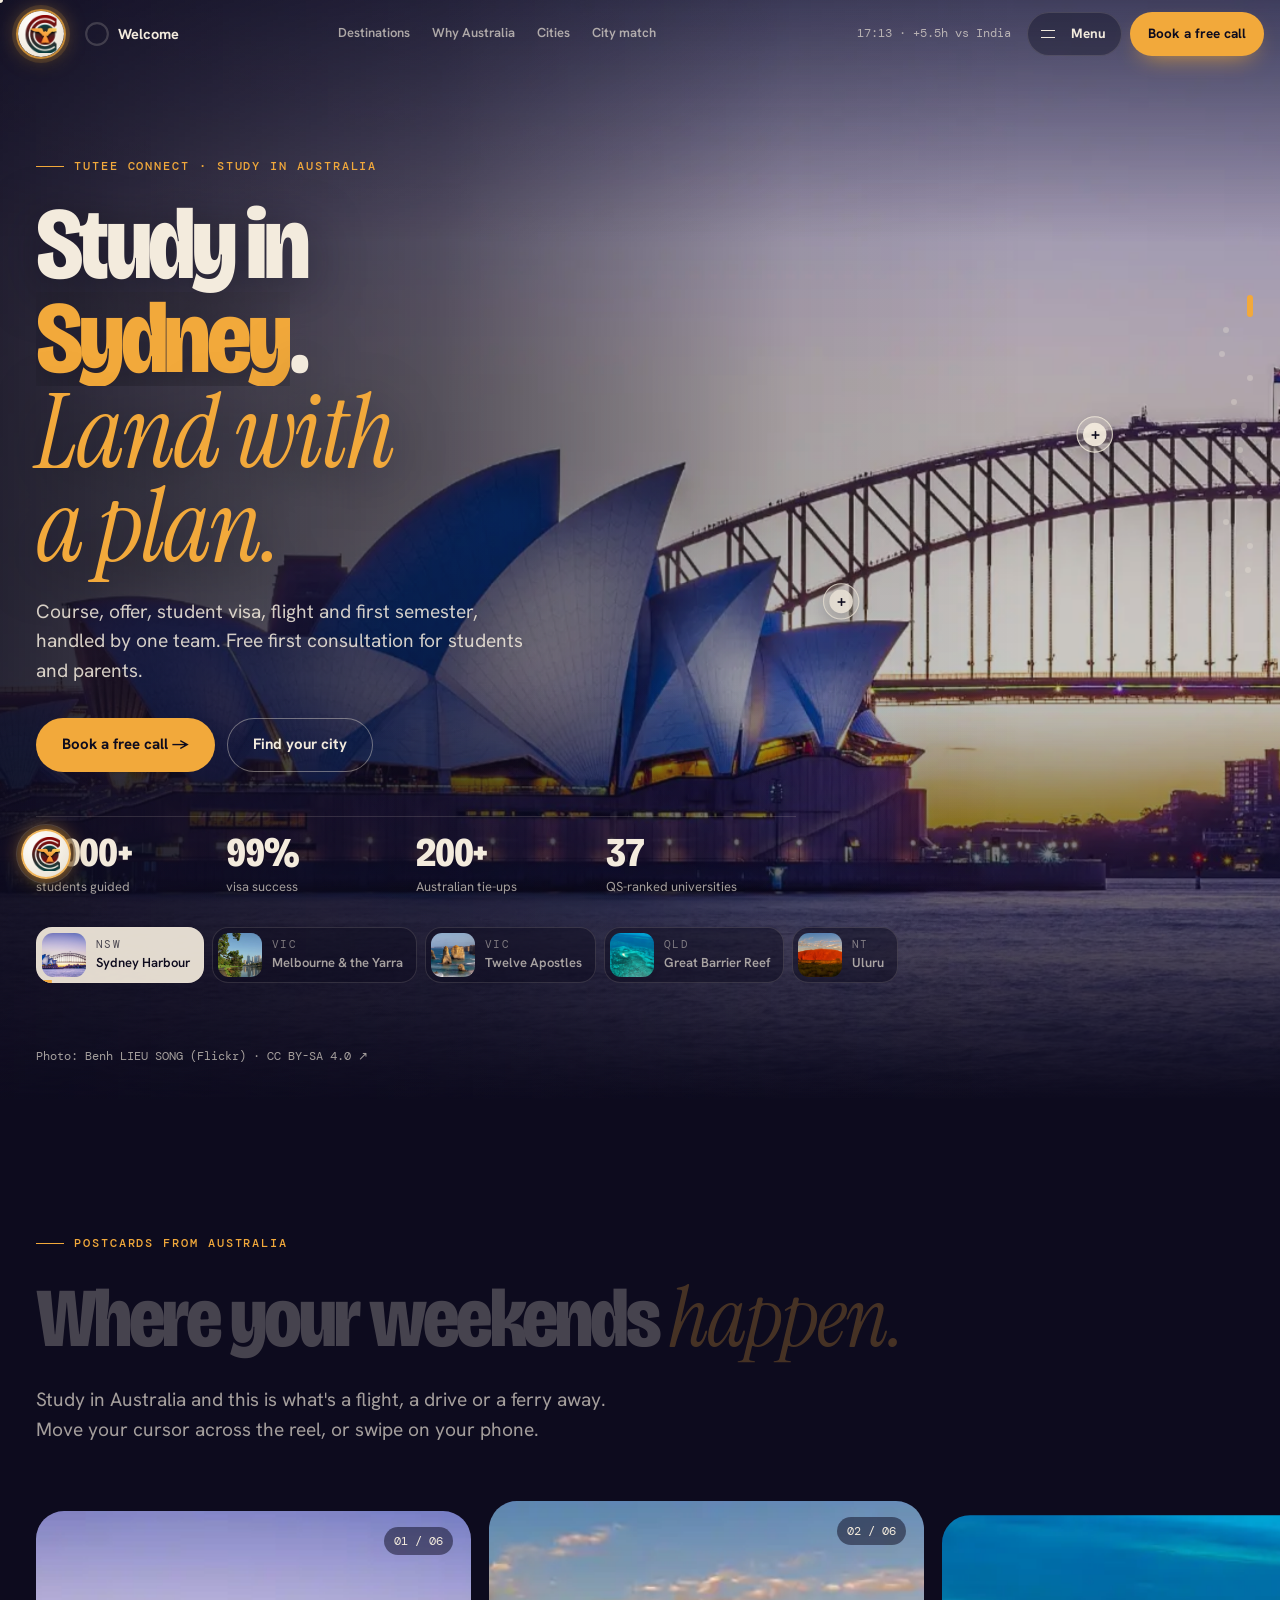
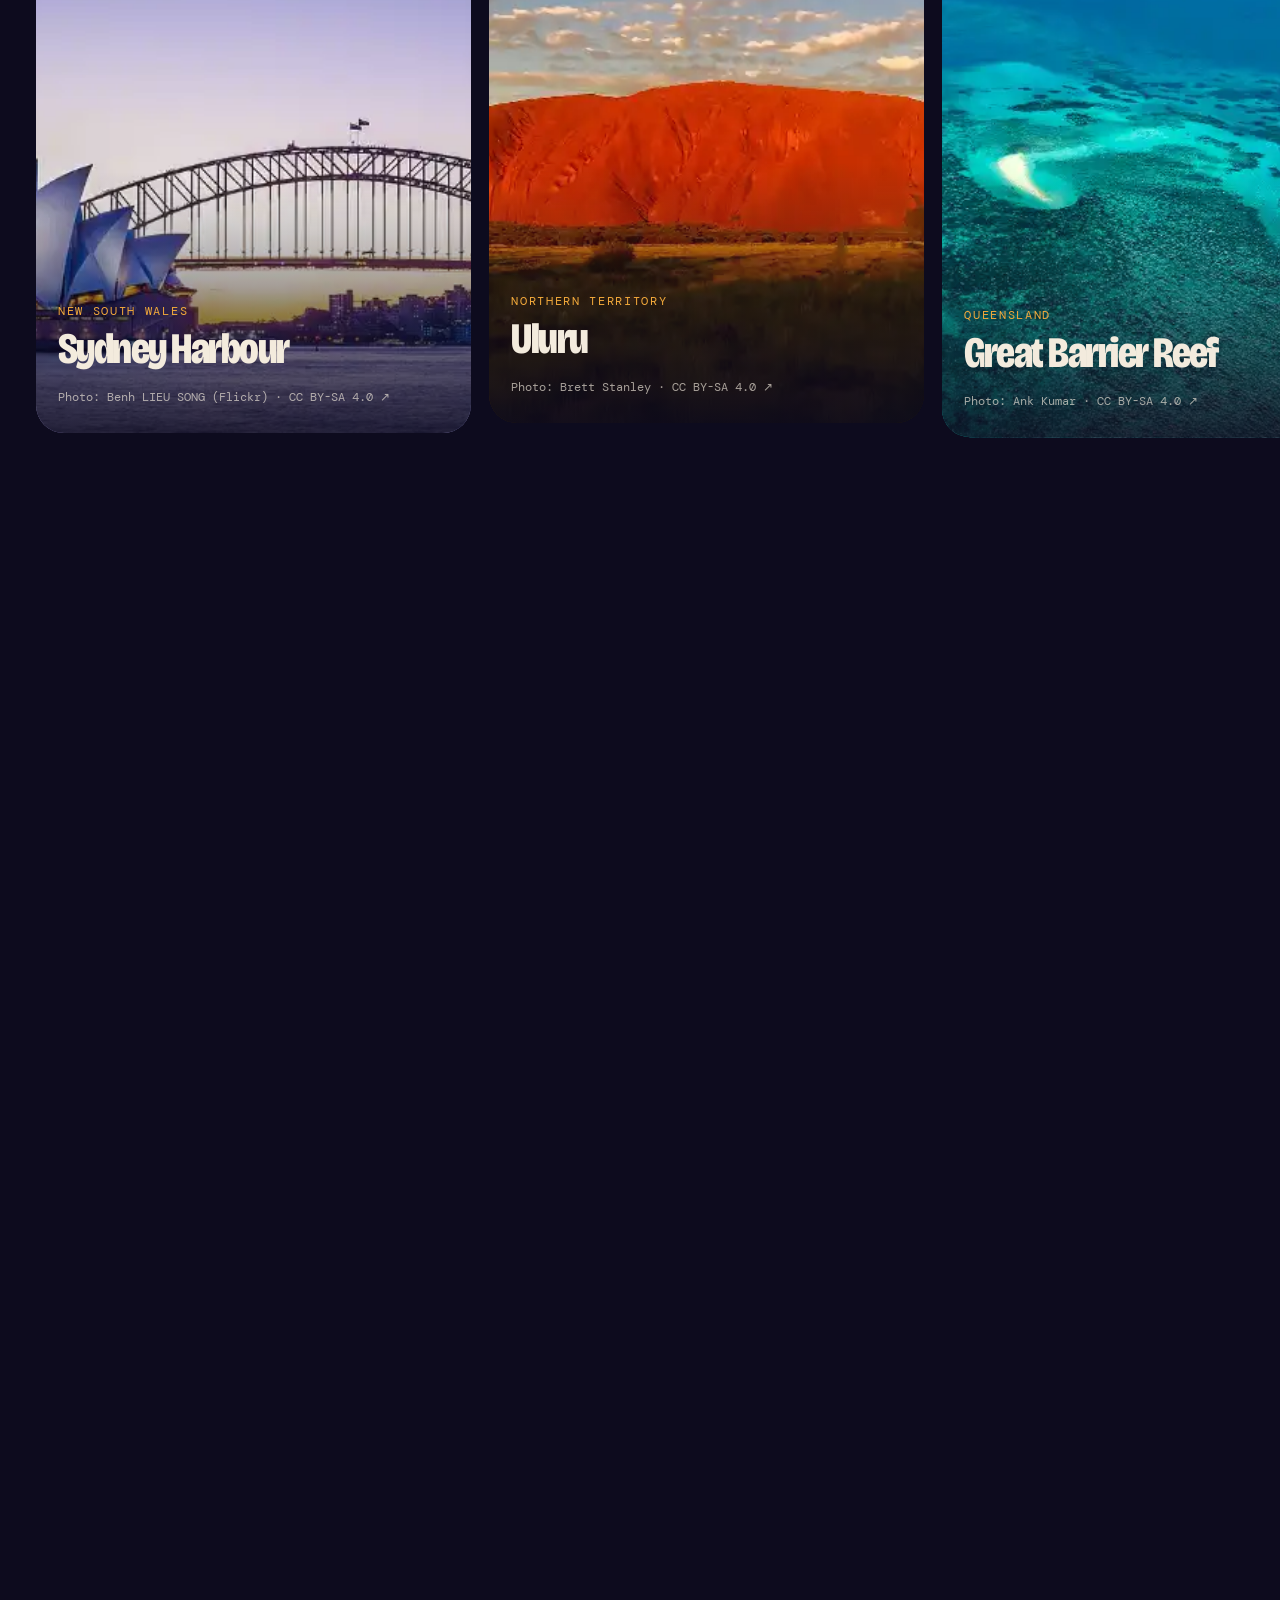
==== scenes.html @ 21af0696 "ausralia ui changes" ====
<!doctype html>
<html lang="en">
<head>
<meta charset="utf-8">
<meta name="viewport" content="width=device-width,initial-scale=1,viewport-fit=cover">
<link rel="icon" type="image/png" href="mark.png">
<meta name="theme-color" content="#0D0B1E">
<title>Tutee Connect Australia · Scenes</title>
<meta name="description" content="Study in Australia with Tutee Connect: cities, universities, visas, intakes and a free first consultation.">
<link rel="preconnect" href="https://fonts.googleapis.com"><link rel="preconnect" href="https://fonts.gstatic.com" crossorigin>
<link rel="stylesheet" href="https://fonts.googleapis.com/css2?family=Bricolage+Grotesque:opsz,wdth,wght@12..96,75..100,300..800&family=Hanken+Grotesk:wght@400;500;600;700&family=DM+Mono:wght@400;500&family=Permanent+Marker&family=Caveat:wght@500;700&family=Instrument+Serif:ital@0;1&display=swap">
<link rel="preload" as="image" href="hero-sydney.webp" media="(min-width:900px) and (pointer:fine)"><link rel="preload" as="image" href="hero-sydney-m.webp" media="(max-width:899px), (pointer:coarse)">
<style>
.atropos{position:relative;display:block;perspective:1200px;transform:translate3d(0,0,0)}.atropos-rotate-touch{-webkit-tap-highlight-color:transparent;-webkit-touch-callout:none;-webkit-user-select:none;-moz-user-select:none;user-select:none}.atropos-rotate-touch-scroll-y{touch-action:pan-y}.atropos-rotate-touch-scroll-x{touch-action:pan-x}.atropos-rotate-touch{touch-action:none}.atropos-rotate,.atropos-scale{width:100%;height:100%;transform-style:preserve-3d;transition-property:transform;display:block}.atropos-highlight,.atropos-shadow{position:absolute;pointer-events:none;transition-property:transform,opacity;display:block;opacity:0}.atropos-shadow{z-index:-1;background:#000;left:0;top:0;width:100%;height:100%;filter:blur(30px)}.atropos-highlight{left:-50%;top:-50%;width:200%;height:200%;background-image:radial-gradient(circle at 50%,rgba(255,255,255,.25),transparent 50%);z-index:0}.atropos-rotate{position:relative}.atropos-inner{width:100%;height:100%;position:relative;overflow:hidden;transform-style:preserve-3d;transform:translate3d(0,0,0);display:block}.atropos-active{z-index:1}.atropos-active .atropos-shadow{opacity:1!important}::slotted([data-atropos-offset]),[data-atropos-offset]{transition-property:transform}[data-atropos-opacity]{transition-property:opacity}::slotted([data-atropos-offset][data-atropos-opacity]),[data-atropos-offset][data-atropos-opacity]{transition-property:transform,opacity}html.lenis,html.lenis body{
  height: auto;
}.lenis.lenis-smooth{
  scroll-behavior: auto !important;
}.lenis.lenis-smooth [data-lenis-prevent]{
  overscroll-behavior: contain;
}.lenis.lenis-stopped{
  overflow: hidden;
}.lenis.lenis-smooth iframe{
  pointer-events: none;
}:root{
 --ink:#0D0B1E;--bone:#F3EBDD;--saffron:#F2A93B;--coral:#E8735A;--lilac:#C8B6FF;--mint:#9FE3C9;--sky:#7FB2FF;--rose:#F4A6C0;--jade:#2E8B74;
 --glass:rgba(243,235,221,.055);--line:rgba(243,235,221,.14);--dim:rgba(243,235,221,.66);
 --acc:var(--saffron);
 --display:'Bricolage Grotesque','Arial Narrow',system-ui,sans-serif;--body:'Hanken Grotesk',system-ui,-apple-system,'Segoe UI',sans-serif;--mono:'DM Mono',ui-monospace,'SFMono-Regular',Menlo,monospace;--serif:'Instrument Serif',Georgia,serif;
 --w:1240px;--r:22px;--ease:cubic-bezier(.2,.75,.15,1);color-scheme:dark}*{box-sizing:border-box}html{scroll-padding-top:84px}body{margin:0;background:#0D0B1E;color:var(--bone);font-family:var(--body);font-size:16px;line-height:1.55;-webkit-font-smoothing:antialiased;overflow-x:hidden;transition:background-color 1.1s var(--ease)}h1,h2,h3,h4{font-family:var(--display);font-weight:800;line-height:.92;letter-spacing:-.035em;margin:0;text-wrap:balance;font-variation-settings:'wdth' 82,'opsz' 96}h2 em,h1 em{font-family:var(--serif);font-style:italic;font-weight:400;letter-spacing:-.02em;color:var(--acc);font-variation-settings:normal}p{margin:0}a{color:inherit}button{font:inherit;color:inherit;cursor:pointer}:focus-visible{outline:2px solid var(--saffron);outline-offset:3px;border-radius:6px}::selection{background:var(--saffron);color:var(--ink)}.in{position:relative;max-width:var(--w);margin:0 auto;padding-left:max(16px,env(safe-area-inset-left,0px));padding-right:max(16px,env(safe-area-inset-right,0px))}.band{position:relative;padding-block:clamp(84px,11vw,150px)}main>section{position:relative;z-index:1}.k{font-family:var(--mono);font-size:12px;letter-spacing:.16em;text-transform:uppercase;font-weight:500;display:inline-flex;align-items:center;gap:10px;color:var(--acc)}.k::before{content:"";width:28px;height:1px;background:currentColor}.h2{font-size:clamp(48px,7.6vw,118px);margin-top:20px}.lede{font-size:clamp(17px,1.5vw,20px);max-width:56ch;margin-top:22px;color:var(--dim)}.btn{position:relative;display:inline-flex;align-items:center;gap:10px;height:54px;padding:0 26px;border-radius:99px;border:0;font-weight:700;font-size:15px;text-decoration:none;overflow:hidden;isolation:isolate;transition:transform .35s var(--ease)}.btn::before{content:"";position:absolute;inset:0;z-index:-1;border-radius:inherit;background:var(--bone);transform:translateY(101%);transition:transform .45s var(--ease)}.btn:hover::before{transform:none}.btn:hover{color:var(--ink)}.mono{font-family:var(--mono)}#topo{position:fixed;inset:0;width:100%;height:100%;z-index:0;pointer-events:none;opacity:.9}.glow{position:fixed;z-index:0;pointer-events:none;width:70vmax;height:70vmax;left:var(--gx,60%);top:var(--gy,-20%);transform:translate(-50%,-50%);border-radius:50%;background:radial-gradient(closest-side,var(--acc),transparent);opacity:.14;filter:blur(40px);transition:background 1.1s,left 1.6s var(--ease),top 1.6s var(--ease)}.grain{position:fixed;inset:-50%;z-index:60;pointer-events:none;opacity:.07;background-image:url("data:image/svg+xml,%3Csvg xmlns='http://www.w3.org/2000/svg' width='160' height='160'%3E%3Cfilter id='n'%3E%3CfeTurbulence type='fractalNoise' baseFrequency='.9' numOctaves='3' stitchTiles='stitch'/%3E%3C/filter%3E%3Crect width='100%25' height='100%25' filter='url(%23n)'/%3E%3C/svg%3E");animation:gr 1.2s steps(6) infinite}@keyframes gr{0%{transform:translate(0,0)}20%{transform:translate(-6%,4%)}40%{transform:translate(4%,-8%)}60%{transform:translate(-8%,2%)}80%{transform:translate(6%,6%)}}.intro{position:fixed;inset:0;z-index:90;background:#0D0B1E;display:grid;place-items:center;clip-path:inset(0 0 0 0);animation:curtain 1s var(--ease) 2.6s forwards}.intro.go{animation:curtain .9s var(--ease) forwards}.intro .w{display:grid;gap:18px;justify-items:center;text-align:center}.intro .t{font-family:var(--display);font-weight:800;font-size:clamp(34px,5vw,64px);letter-spacing:-.04em;overflow:hidden;font-variation-settings:'wdth' 82}.intro .t span{display:inline-block;animation:up .9s var(--ease) both}.intro .t span:nth-child(2){font-family:var(--serif);font-style:italic;font-weight:400;color:var(--saffron);animation-delay:.12s}.intro .bar{width:min(260px,60vw);height:2px;background:rgba(243,235,221,.15);overflow:hidden}.intro .bar i{display:block;height:100%;background:var(--saffron);animation:load 1.4s var(--ease) forwards}.intro small{font-family:var(--mono);font-size:12px;letter-spacing:.2em;text-transform:uppercase;color:var(--dim)}@keyframes curtain{to{clip-path:inset(0 0 100% 0);visibility:hidden}}@keyframes up{from{transform:translateY(110%)}}@keyframes load{from{width:0}to{width:100%}}.cur{position:fixed;left:0;top:0;z-index:95;pointer-events:none;width:38px;height:38px;margin:-19px 0 0 -19px;border-radius:50%;border:1px solid rgba(243,235,221,.7);mix-blend-mode:difference;transition:width .35s var(--ease),height .35s var(--ease),margin .35s var(--ease),background .3s;display:none}.cur.big{width:84px;height:84px;margin:-42px 0 0 -42px;background:rgba(243,235,221,.95)}.dot{position:fixed;left:0;top:0;z-index:96;width:6px;height:6px;margin:-3px 0 0 -3px;border-radius:50%;background:var(--bone);pointer-events:none;mix-blend-mode:difference;display:none}@media (hover:hover) and (pointer:fine){.cur,.dot{display:block}}.rv{opacity:0;transform:translateY(40px);transition:opacity 1s var(--ease),transform 1.1s var(--ease);transition-delay:var(--d,0s)}.rv.on{opacity:1;transform:none}.split .ln{display:block;overflow:hidden;padding-bottom:.06em;margin-bottom:-.06em}.split .ln>span{display:inline-block;transform:translateY(105%);transition:transform 1.1s var(--ease);transition-delay:calc(var(--i) * .09s)}.split.on .ln>span{transform:none}.mqb{position:relative;z-index:1;overflow:hidden;padding-block:18px;border-block:1px solid var(--line)}.mqb .t{display:flex;width:max-content;font-family:var(--display);font-weight:800;font-size:clamp(64px,10vw,150px);line-height:1;letter-spacing:-.04em;white-space:nowrap;will-change:transform;font-variation-settings:'wdth' 78}.mqb .t span{padding-right:.35em;color:transparent;-webkit-text-stroke:1.2px rgba(243,235,221,.5)}.mqb .t span:nth-child(3n+2){color:var(--acc);-webkit-text-stroke:0;font-family:var(--serif);font-style:italic;font-weight:400;font-variation-settings:normal}.nav{position:sticky;top:env(safe-area-inset-top,0px);z-index:50;padding-block:12px;background:rgba(13,11,30,.55);-webkit-backdrop-filter:blur(16px) saturate(1.4);backdrop-filter:blur(16px) saturate(1.4);border-bottom:1px solid var(--line);transition:transform .5s var(--ease)}.nav.hide{transform:translateY(-100%)}.nav .in{display:flex;align-items:center;gap:14px}.nav .lg{display:flex;align-items:center;background:var(--bone);border-radius:12px;padding:6px 10px;flex:none}.nav .lg img{height:28px;width:auto;display:block}.nav ul{list-style:none;display:flex;gap:2px;margin:0 auto;padding:0}.nav ul a{position:relative;display:flex;align-items:center;gap:7px;padding:8px 11px;border-radius:99px;text-decoration:none;font-size:13.5px;font-weight:600;color:var(--dim);transition:color .3s}.nav ul a i{width:6px;height:6px;border-radius:50%;background:var(--c);transition:transform .3s}.nav ul a:hover,.nav ul a.on{color:var(--bone)}.nav ul a.on i{transform:scale(1.8)}@media (max-width:1080px){.nav ul{display:none}.nav.open ul{display:flex;position:absolute;top:100%;left:0;right:0;flex-direction:column;background:rgba(13,11,30,.96);padding:10px max(16px,env(safe-area-inset-right,0px)) 18px max(16px,env(safe-area-inset-left,0px));border-bottom:1px solid var(--line)}.nav.open ul a{font-size:18px;padding:12px}}.hero{padding-block:clamp(56px,8vw,110px) clamp(64px,9vw,120px)}.hero .in{display:grid;grid-template-columns:minmax(0,1fr) minmax(0,1.05fr);gap:clamp(32px,5vw,72px);align-items:center}.hero h1{font-size:clamp(58px,8.2vw,132px);margin-top:22px}.hero h1 em{display:block;color:var(--saffron)}.rot{display:inline-grid;vertical-align:bottom;overflow:hidden;color:var(--rc,var(--saffron));transition:color .6s}.rot b{grid-area:1/1;font-weight:800;transition:transform .8s var(--ease),opacity .8s var(--ease)}.rot b.out{transform:translateY(-100%);opacity:0}.rot b.pre{transform:translateY(100%);opacity:0;transition:none}.hero .acts{display:flex;flex-wrap:wrap;gap:12px;margin-top:32px}.hero .b1{background:var(--saffron);color:var(--ink)}.hero .b2{background:transparent;color:var(--bone);box-shadow:inset 0 0 0 1px rgba(243,235,221,.4)}.stats{display:grid;grid-template-columns:repeat(4,minmax(0,1fr));margin-top:44px;border-top:1px solid var(--line)}.stats div{padding:16px 12px 0 0}.stats b{display:block;font-family:var(--display);font-weight:800;font-size:clamp(28px,3.2vw,46px);letter-spacing:-.03em;line-height:1;font-variant-numeric:tabular-nums;font-variation-settings:'wdth' 80}.stats span{font-size:13px;color:var(--dim)}.tile{position:relative;border:0;border-radius:var(--r);background:var(--c);color:var(--f);padding:14px;text-align:left;overflow:hidden;display:flex;flex-direction:column;justify-content:space-between;min-width:0;transform-style:preserve-3d;transition:transform .5s var(--ease),box-shadow .5s;box-shadow:0 30px 60px -30px rgba(0,0,0,.6)}.tile::after{content:"";position:absolute;inset:0;background:radial-gradient(circle at var(--mx,50%) var(--my,50%),rgba(255,255,255,.35),transparent 45%);opacity:0;transition:opacity .4s;pointer-events:none}.tile:hover::after{opacity:1}.tile svg{position:absolute;inset:auto -6% 18% auto;width:78%;max-width:180px;height:auto;transition:transform .9s var(--ease)}.tile:hover svg,.tile:focus-visible svg{transform:scale(1.14) rotate(-5deg) translateY(-6px)}.tile .t{font-family:var(--mono);font-size:12px;opacity:.85;position:relative;font-variant-numeric:tabular-nums}.tile .n{position:relative;font-family:var(--display);font-weight:800;font-size:clamp(16px,1.45vw,24px);letter-spacing:-.03em;line-height:.95;font-variation-settings:'wdth' 78}.tile .n small{display:block;font-family:var(--mono);font-weight:400;font-size:12px;letter-spacing:.1em;margin-top:6px;opacity:.75;font-variation-settings:normal}@keyframes tin{from{opacity:0;transform:translateY(40px) rotateX(-25deg)}}@media (max-width:960px){.hero .in{grid-template-columns:1fr}}@media (max-width:520px){.stats{grid-template-columns:repeat(2,minmax(0,1fr))}.stats div{padding-bottom:12px}}.why .in{display:grid;grid-template-columns:minmax(0,.9fr) minmax(0,1.1fr);gap:clamp(32px,5vw,80px)}.why .side{position:sticky;top:120px;align-self:start}.deck{display:grid;gap:30px;padding-bottom:20px}.fact{position:sticky;top:calc(120px + var(--i) * 28px);min-height:340px;border-radius:30px;padding:clamp(24px,3vw,40px);background:var(--c);color:var(--ink);display:grid;grid-template-columns:minmax(0,1fr) auto;gap:10px 20px;align-content:space-between;box-shadow:0 -20px 40px -24px rgba(0,0,0,.7);transform-origin:50% 0;transform:scale(var(--s,1));filter:brightness(var(--b,1));transition:transform .2s linear,filter .2s linear;overflow:hidden}.fact::before{content:"";position:absolute;inset:0;background-image:repeating-radial-gradient(circle at 110% -10%,transparent 0 18px,rgba(13,11,30,.07) 18px 19px);pointer-events:none}.fact .num{font-family:var(--display);font-weight:800;font-size:clamp(96px,13vw,190px);line-height:.8;letter-spacing:-.06em;font-variation-settings:'wdth' 75;font-variant-numeric:tabular-nums}.fact .num small{font-family:var(--serif);font-style:italic;font-weight:400;font-size:.3em;letter-spacing:0;margin-left:6px}.fact svg{width:clamp(64px,8vw,104px);height:auto;position:relative}.fact h3{grid-column:1/-1;font-size:clamp(26px,2.6vw,36px);margin-top:10px;position:relative}.fact p{grid-column:1/-1;max-width:48ch;position:relative;opacity:.82}@media (max-width:860px){.why .in{grid-template-columns:1fr}.why .side{position:static}.fact{top:calc(80px + var(--i) * 14px)}}.slices{display:flex;gap:8px;height:clamp(460px,46vw,580px);margin-top:48px}.slice{flex:1 1 0;min-width:0;border-radius:var(--r);background:var(--c);color:var(--f);position:relative;overflow:hidden;transition:flex 1s var(--ease),height .8s var(--ease);cursor:pointer;border:0;padding:0;text-align:left}.slice::before{content:"";position:absolute;inset:0;background-image:repeating-linear-gradient(115deg,transparent 0 22px,rgba(13,11,30,.06) 22px 23px);pointer-events:none}.slice.on{flex:7 1 0;cursor:default}.slice .body{position:absolute;inset:0;padding:clamp(22px,3vw,40px);display:grid;grid-template-rows:auto 1fr auto;gap:16px;pointer-events:none;min-width:420px}.slice .body>*{opacity:0;transform:translateX(-30px);transition:opacity .5s,transform .8s var(--ease)}.slice.on .body{pointer-events:auto}.slice.on .body>*{opacity:1;transform:none;transition-delay:.25s}.slice.on .body>*:nth-child(2){transition-delay:.33s}.slice.on .body>*:nth-child(3){transition-delay:.41s}.slice .top{display:flex;justify-content:space-between;gap:12px;font-family:var(--mono);font-size:12px;letter-spacing:.08em;font-variant-numeric:tabular-nums}.slice h3{font-size:clamp(54px,6.4vw,100px)}.slice .ds{font-size:17px;max-width:40ch;margin-top:14px}.slice .tags{display:flex;flex-wrap:wrap;gap:8px;margin-top:18px}.slice .tags span{font-family:var(--mono);font-size:12px;padding:6px 11px;border-radius:99px;box-shadow:inset 0 0 0 1px currentColor}.slice .art{position:absolute;right:-4%;bottom:-6%;width:46%;max-width:300px;transform:translateY(30px) rotate(6deg);opacity:.35;transition:transform 1.2s var(--ease),opacity .8s}.slice.on .art{transform:none;opacity:.95}.slice .go{align-self:end;justify-self:start;background:var(--ink);color:var(--bone)}@media (max-width:820px){.slices{flex-direction:column;height:auto}.slice{flex:none;height:64px}.slice.on{height:430px}.slice .body{min-width:0}.slice .art{width:40%}}.mx{display:grid;grid-template-columns:minmax(0,1fr) minmax(0,1fr);gap:clamp(24px,4vw,56px);margin-top:48px;align-items:start}.vibe{position:relative;display:inline-flex;align-items:center;gap:10px;height:50px;padding:0 20px 0 14px;border-radius:99px;border:1px solid var(--line);background:var(--glass);font-weight:600;font-size:15px;overflow:hidden;isolation:isolate;transition:color .4s,border-color .4s,transform .3s var(--ease)}.vibe::before{content:"";position:absolute;inset:0;z-index:-1;background:var(--coral);clip-path:circle(0 at 22px 50%);transition:clip-path .6s var(--ease)}.vibe i{width:22px;height:22px;border-radius:50%;border:1px solid currentColor;display:grid;place-items:center;font-style:normal;font-size:12px}.vibe[aria-pressed="true"]{color:var(--ink);border-color:var(--coral)}.vibe[aria-pressed="true"]::before{clip-path:circle(150% at 22px 50%)}.vibe:hover{transform:translateY(-2px);border-color:rgba(243,235,221,.4)}.res{background:var(--glass);border:1px solid var(--line);-webkit-backdrop-filter:blur(14px);backdrop-filter:blur(14px);border-radius:30px;padding:clamp(22px,3vw,34px)}@keyframes pop{from{opacity:0;transform:translateY(24px)}}.rank{list-style:none;margin:18px 0 0;padding:0;display:grid;gap:9px}.rank li{display:grid;grid-template-columns:110px minmax(0,1fr) 34px;gap:12px;align-items:center;font-size:14px;font-weight:600}.rank .bar{height:8px;border-radius:99px;background:rgba(243,235,221,.08);overflow:hidden}.rank .bar b{display:block;height:100%;width:var(--v);background:var(--c);border-radius:99px;transition:width .9s var(--ease)}.rank .sc{font-family:var(--mono);font-size:12px;text-align:right;font-variant-numeric:tabular-nums;color:var(--dim)}.res .btn{margin-top:22px;background:var(--saffron);color:var(--ink)}@media (max-width:860px){.mx{grid-template-columns:1fr}}.bento{display:grid;grid-template-columns:repeat(4,minmax(0,1fr));grid-auto-rows:minmax(220px,auto);grid-auto-flow:dense;gap:12px;margin-top:22px}.sv{position:relative;border-radius:var(--r);background:var(--glass);border:1px solid var(--line);color:var(--bone);padding:24px;display:flex;flex-direction:column;gap:10px;overflow:hidden;transition:opacity .5s,transform .6s var(--ease),border-color .4s}.sv::before{content:"";position:absolute;inset:-1px;border-radius:inherit;background:radial-gradient(420px circle at var(--mx,-30%) var(--my,-30%),color-mix(in srgb,var(--c) 38%,transparent),transparent 60%);opacity:0;transition:opacity .4s;pointer-events:none}.sv:hover::before{opacity:1}.sv:hover{border-color:color-mix(in srgb,var(--c) 60%,transparent)}.sv>*{position:relative}.sv .st{font-family:var(--mono);font-size:12px;letter-spacing:.14em;text-transform:uppercase;color:var(--c)}.sv h3{font-size:clamp(26px,2.4vw,36px);font-variation-settings:'wdth' 85}.sv.h2 h3{font-size:clamp(38px,4.4vw,66px)}.sv p{font-size:14.5px;max-width:38ch;color:var(--dim)}.sv ul{list-style:none;margin:auto 0 0;padding:14px 0 0;display:grid;gap:6px;font-size:13.5px;border-top:1px solid var(--line)}.sv ul li{display:flex;gap:8px}.sv ul li::before{content:"→";font-family:var(--mono);color:var(--c)}.sv.w2{grid-column:span 2}.sv.h2{grid-row:span 2}@media (max-width:900px){.bento{grid-template-columns:repeat(2,minmax(0,1fr))}}@media (max-width:540px){.bento{grid-template-columns:1fr}.sv.w2{grid-column:auto}.sv.h2{grid-row:auto}}.route .intro2{padding-block:clamp(84px,11vw,140px) 24px}.phases{display:flex;flex-wrap:wrap;gap:8px;margin-top:26px;font-family:var(--mono);font-size:13px}.phases span{padding:7px 14px;border-radius:99px;background:var(--c);color:var(--f)}.hz{position:relative;height:var(--hz,420vh)}.ph{flex:none;width:min(560px,78vw);min-height:min(500px,62vh);border-radius:34px;background:var(--c);color:var(--f);padding:clamp(24px,3vw,40px);position:relative;overflow:hidden;display:flex;flex-direction:column;gap:14px;transform:rotate(var(--rz,0deg)) scale(var(--sc,1));transition:transform .2s linear}.ph::before{content:"";position:absolute;inset:0;background-image:repeating-radial-gradient(circle at 100% 100%,transparent 0 22px,rgba(13,11,30,.07) 22px 23px);pointer-events:none}.ph .num{position:absolute;right:-.06em;top:-.18em;font-family:var(--display);font-weight:800;font-size:clamp(170px,22vw,280px);line-height:1;letter-spacing:-.06em;opacity:.16;font-variation-settings:'wdth' 75}.ph .tg{font-family:var(--mono);font-size:12px;letter-spacing:.1em;text-transform:uppercase;position:relative}.ph h3{font-size:clamp(52px,6vw,90px);margin-top:auto;position:relative}.ph p{font-size:17px;max-width:36ch;position:relative}.ph ul{list-style:none;margin:0;padding:14px 0 0;border-top:1px solid currentColor;display:grid;gap:7px;font-size:14.5px;position:relative}.ph ul li::before{content:"✓  ";font-weight:700}.trail{width:min(var(--w),calc(100% - 32px));margin:0 auto}.trail .ln{position:relative;height:2px;background:var(--line)}.trail .ln b{position:absolute;inset:0 auto 0 0;width:var(--p,0%);background:var(--saffron);box-shadow:0 0 18px var(--saffron)}.trail .lb{display:flex;justify-content:space-between;margin-top:14px;font-family:var(--mono);font-size:12px;letter-spacing:.12em;text-transform:uppercase}.trail .lb span{color:var(--dim);transition:color .4s}.trail .lb span.on{color:var(--saffron)}@media (max-width:760px){.hz{height:auto}.ph{width:auto;min-height:0;transform:none!important}.ph h3{margin-top:60px}.trail{display:none}}@keyframes pls{from{r:12;opacity:.6}to{r:34;opacity:0}}.cd{display:flex;flex-wrap:wrap;gap:clamp(12px,3vw,44px);margin-top:48px;align-items:flex-end}.cd div{display:grid}.cd b{font-family:var(--display);font-weight:800;font-size:clamp(70px,11vw,176px);line-height:.82;letter-spacing:-.05em;font-variant-numeric:tabular-nums;font-variation-settings:'wdth' 75}.cd div:last-child b{color:var(--mint)}.cd span{font-family:var(--mono);font-size:12px;letter-spacing:.16em;text-transform:uppercase;margin-top:12px;color:var(--dim)}.ubar{display:flex;flex-wrap:wrap;gap:12px;align-items:center;justify-content:space-between;margin-top:30px}.ubar .btn{background:var(--sky);color:var(--ink)}.ubar p{font-family:var(--mono);font-size:12.5px;max-width:60ch;color:var(--dim)}.loans{margin-top:clamp(56px,7vw,96px)}@keyframes mq{to{transform:translateX(-50%)}}.stories{overflow:hidden}.rows{display:grid;gap:18px;margin-top:48px}.row{display:flex;gap:18px;width:max-content;animation:mq 80s linear infinite}.row.rev{animation-direction:reverse}.rows:hover .row{animation-play-state:paused}.card{width:340px;flex:none;background:var(--bone);color:var(--ink);border-radius:18px;padding:24px;display:grid;grid-template-columns:minmax(0,1fr) auto;gap:14px;position:relative;transition:transform .6s var(--ease)}.card:hover{transform:translateY(-6px) rotate(-1deg)}.card p{grid-column:1/-1;font-family:var(--serif);font-size:19px;line-height:1.35}.card .who b{display:block;font-family:var(--display);font-weight:800;font-size:20px;letter-spacing:-.02em;line-height:1}.card .who span{font-family:var(--mono);font-size:11.5px;opacity:.65}.card .stamp{width:54px;height:62px;border-radius:4px;background:var(--c);color:var(--f);display:grid;place-items:center;font-family:var(--display);font-weight:800;font-size:20px;outline:2px dashed var(--bone);outline-offset:-5px;transform:rotate(4deg);align-self:end}@media (prefers-reduced-motion:reduce){.row{animation:none;flex-wrap:wrap;width:auto}}.book .in{display:grid;grid-template-columns:minmax(0,1fr) minmax(0,1fr);gap:clamp(28px,5vw,72px)}.contact{display:grid;gap:4px;margin-top:36px}.contact div{display:flex;flex-wrap:wrap;align-items:center;gap:6px 14px;padding:16px 0;border-top:1px solid var(--line)}.contact .lb{font-family:var(--mono);font-size:11.5px;letter-spacing:.12em;text-transform:uppercase;width:100%;color:var(--dim)}.contact b{font-family:var(--display);font-weight:700;font-size:clamp(22px,2.4vw,32px);letter-spacing:-.02em;user-select:all}.contact button,.contact a.sm{height:32px;padding:0 14px;border-radius:99px;border:1px solid var(--line);background:transparent;color:var(--bone);font-weight:600;font-size:12.5px;text-decoration:none;display:inline-flex;align-items:center;transition:background .3s,color .3s}.contact button:hover,.contact a.sm:hover{background:var(--saffron);color:var(--ink)}form.bk{background:var(--glass);border:1px solid var(--line);-webkit-backdrop-filter:blur(14px);backdrop-filter:blur(14px);border-radius:30px;padding:clamp(22px,3vw,36px);display:grid;grid-template-columns:1fr 1fr;gap:14px;align-content:start}form.bk label{display:grid;gap:6px;font-family:var(--mono);font-size:11.5px;letter-spacing:.1em;text-transform:uppercase;min-width:0;color:var(--dim)}form.bk .full{grid-column:1/-1}form.bk input,form.bk select{height:52px;border-radius:14px;border:1px solid var(--line);background:rgba(13,11,30,.45);padding:0 14px;font:500 16px var(--body);color:var(--bone);width:100%;min-width:0;text-transform:none;letter-spacing:0;transition:border-color .3s,background .3s}form.bk input::placeholder{color:rgba(243,235,221,.35)}form.bk input:focus,form.bk select:focus{outline:none;border-color:var(--coral);background:rgba(13,11,30,.7)}form.bk option{background:#1b1730;color:var(--bone)}form.bk .btn{grid-column:1/-1;justify-content:center;background:var(--coral);color:var(--ink);height:56px;font-size:16px}.ready{grid-column:1/-1;font-size:14.5px;background:var(--mint);color:var(--ink);border-radius:14px;padding:14px 16px}.ready[hidden]{display:none}.ready a{font-weight:700}@media (max-width:860px){.book .in{grid-template-columns:1fr}}@media (max-width:480px){form.bk{grid-template-columns:1fr}}footer{position:relative;z-index:1;padding-block:72px 40px;border-top:1px solid var(--line)}footer .big{font-family:var(--display);font-weight:800;font-size:clamp(64px,13vw,210px);line-height:.85;letter-spacing:-.055em;font-variation-settings:'wdth' 75;margin-bottom:56px}footer .big em{font-family:var(--serif);font-style:italic;font-weight:400;color:var(--saffron);letter-spacing:-.02em}footer .in{display:grid;grid-template-columns:minmax(0,1.3fr) minmax(0,1fr);gap:40px}footer .lg{display:inline-flex;background:var(--bone);border-radius:14px;padding:10px 14px}footer .lg img{height:44px;width:auto;display:block}footer p{margin-top:18px;max-width:58ch;color:var(--dim);font-size:15px}footer ul{list-style:none;margin:0;padding:0;display:grid;gap:10px;font-family:var(--mono);font-size:14px}footer .fine{grid-column:1/-1;display:flex;flex-wrap:wrap;justify-content:space-between;gap:10px;border-top:1px solid var(--line);padding-top:20px;font-family:var(--mono);font-size:12px;color:var(--dim)}@media (max-width:760px){footer .in{grid-template-columns:1fr}}.toast{position:fixed;left:50%;bottom:calc(24px + env(safe-area-inset-bottom,0px));transform:translateX(-50%);z-index:80;background:var(--bone);color:var(--ink);padding:12px 18px;border-radius:14px;font-size:14px;box-shadow:0 10px 30px rgba(0,0,0,.4);max-width:calc(100vw - 32px)}@media (prefers-reduced-motion:reduce){*,*::before,*::after{animation-duration:.001ms!important;animation-iteration-count:1!important;transition-duration:.001ms!important;transition-delay:0s!important}.intro{display:none}.rv,.split .ln>span{opacity:1;transform:none}.grain{animation:none}}.rail{position:fixed;z-index:65;right:calc(16px + env(safe-area-inset-right,0px));top:50%;transform:translateY(-50%);display:flex;flex-direction:column;gap:2px}.rail a{position:relative;display:flex;align-items:center;justify-content:flex-end;gap:10px;height:22px;text-decoration:none;color:var(--bone)}.rail i{width:6px;height:6px;border-radius:50%;background:rgba(243,235,221,.3);transition:background-color .3s,color .3s,border-color .3s,box-shadow .3s,transform .3s,opacity .3s,width .4s var(--ease)}.rail a.on i{height:22px;border-radius:99px;background:var(--acc)}.rail span{font-family:var(--mono);font-size:12px;letter-spacing:.1em;text-transform:uppercase;opacity:0;transform:translateX(8px);transition:background-color .3s,color .3s,border-color .3s,box-shadow .3s,transform .3s,opacity .3s,width .35s var(--ease);white-space:nowrap;background:rgba(13,11,30,.7);padding:3px 8px;border-radius:6px}.rail a:hover span,.rail a:focus-visible span{opacity:1;transform:none}@media (max-width:700px){.rail{display:none}}.menu{position:fixed;inset:0;z-index:68;background:#0D0B1E;clip-path:circle(0 at var(--mx,90%) 40px);transition:clip-path .9s var(--ease);overflow:auto;visibility:hidden}.menu.open{clip-path:circle(150% at var(--mx,90%) 40px);visibility:visible}.mn-in{min-height:100%;display:grid;grid-template-columns:minmax(0,1.1fr) minmax(0,.9fr);gap:40px;align-items:center;padding:100px max(24px,env(safe-area-inset-right,0px)) 40px max(24px,env(safe-area-inset-left,0px));max-width:var(--w);margin:0 auto}.mn-l{display:flex;flex-direction:column}.mn-l a{display:block;overflow:hidden;text-decoration:none;font-family:var(--display);font-weight:800;font-size:clamp(34px,5.4vw,72px);line-height:1.02;letter-spacing:-.04em;color:rgba(243,235,221,.35);transition:color .3s;font-variation-settings:'wdth' 80}.mn-l a span{display:inline-block;transform:translateY(105%);transition:transform .8s var(--ease) calc(.15s + var(--i) * .04s)}.menu.open .mn-l a span{transform:none}.mn-l a:hover,.mn-l a.on{color:var(--bone)}.mn-l a:hover span{font-family:var(--serif);font-style:italic;font-weight:400;letter-spacing:-.02em;color:var(--acc)}.mn-ph{aspect-ratio:4/5;border-radius:28px;overflow:hidden;background:#1b1730;position:relative}.mn-ph img{position:absolute;inset:0;width:100%;height:100%;object-fit:cover;transition:opacity .6s,transform 1.2s var(--ease);transform:scale(1.08)}.mn-ph img.on{transform:none}.mn-ph span{position:absolute;left:16px;bottom:14px;font-family:var(--mono);font-size:12px;color:var(--bone);background:rgba(13,11,30,.6);padding:4px 8px;border-radius:6px}.mn-ct{display:flex;flex-wrap:wrap;gap:8px 18px;margin-top:16px;font-size:13px;color:var(--dim)}@media (max-width:800px){.mn-in{grid-template-columns:1fr}.mn-r{display:none}}.hero{padding-top:clamp(110px,12vw,150px)}.dp-stack{position:relative;height:clamp(360px,38vw,540px);perspective:1200px;touch-action:pan-y;cursor:grab}.dp-stack:active{cursor:grabbing}.dp{position:absolute;inset:0;margin:auto;width:86%;height:86%;border-radius:26px;overflow:hidden;background:#1b1730;box-shadow:0 40px 80px -30px rgba(0,0,0,.8),0 0 0 1px rgba(243,235,221,.1);transform:translate3d(var(--x,0),var(--y,0),0) rotate(var(--r,0deg)) scale(var(--s,1));transition:transform .8s var(--ease),filter .8s,opacity .6s;filter:brightness(var(--b,1));will-change:transform}.dp.drag{transition:none}.dp img{position:absolute;inset:-6%;width:112%;height:112%;object-fit:cover;transform:translate(var(--px,0),var(--py,0));transition:transform .4s ease-out}.dp::after{content:"";position:absolute;inset:0;background:linear-gradient(transparent 55%,rgba(13,11,30,.7));pointer-events:none}.dp .tag{position:absolute;left:20px;bottom:18px;z-index:1;font-family:var(--display);font-weight:800;font-size:clamp(22px,2.4vw,34px);letter-spacing:-.03em;line-height:1}.dp .tag small{display:block;font-family:var(--mono);font-weight:400;font-size:12px;letter-spacing:.12em;text-transform:uppercase;margin-bottom:6px;color:var(--acc)}.places{position:relative;padding-block:clamp(84px,10vw,140px) clamp(60px,8vw,110px)}.reel{display:flex;gap:18px;overflow-x:auto;overflow-y:hidden;margin-top:44px;padding:10px max(16px,calc((100vw - var(--w))/2 + 16px)) 30px;scrollbar-width:none;cursor:grab;scroll-snap-type:x proximity;overscroll-behavior-x:contain}.reel::-webkit-scrollbar{display:none}.reel.drag{cursor:grabbing;scroll-snap-type:none}.pc{flex:none;width:clamp(260px,34vw,500px);scroll-snap-align:center;position:relative}.pc .fr{position:relative;height:clamp(340px,58vh,600px);border-radius:28px;overflow:hidden;background:#1b1730;transform:translateY(var(--ty,0));transition:transform .2s linear}.pc .fr img{position:absolute;top:-4%;left:-18%;width:136%;height:108%;object-fit:cover;transform:translateX(var(--pp,0)) scale(1.02);transition:transform .9s var(--ease);pointer-events:none;user-select:none;-webkit-user-drag:none}.pc:hover .fr img{transform:translateX(var(--pp,0)) scale(1.1)}.pc .fr::after{content:"";position:absolute;inset:0;background:linear-gradient(transparent 50%,rgba(13,11,30,.85));pointer-events:none}.pc .ov{position:absolute;left:22px;right:22px;bottom:20px;z-index:1}.pc .ov small{font-family:var(--mono);font-size:12px;letter-spacing:.14em;text-transform:uppercase;color:var(--acc)}.pc .ov h3{font-size:clamp(30px,3.4vw,52px);margin-top:6px}.pc .ov p{font-size:14.5px;color:rgba(243,235,221,.85);margin-top:10px;max-width:36ch;max-height:0;opacity:0;overflow:hidden;transition:max-height .6s var(--ease),opacity .5s}.pc:hover .ov p,.pc:focus-within .ov p{max-height:6em;opacity:1}.pc .cr{display:block;margin-top:10px;font-family:var(--mono);font-size:11.5px;color:var(--dim);text-decoration:none}.pc .cr:hover{color:var(--bone)}.pc .ix{position:absolute;right:18px;top:16px;z-index:1;font-family:var(--mono);font-size:12px;color:var(--bone);background:rgba(13,11,30,.5);-webkit-backdrop-filter:blur(8px);backdrop-filter:blur(8px);padding:5px 10px;border-radius:99px}@media (hover:none){.pc .ov p{max-height:none;opacity:1}}.cursor-lab{position:fixed;left:0;top:0;z-index:97;pointer-events:none;width:84px;height:84px;margin:-42px 0 0 -42px;border-radius:50%;display:grid;place-items:center;font-family:var(--mono);font-size:12px;letter-spacing:.14em;text-transform:uppercase;color:var(--ink);background:var(--acc);transform:scale(0);transition:transform .35s var(--ease)}.cursor-lab.on{transform:scale(1)}footer .big .phx{background-image:var(--phimg);background-size:cover;background-position:var(--bx,50%) var(--by,50%);-webkit-background-clip:text;background-clip:text;color:transparent;font-family:var(--display);font-style:normal;font-weight:800;letter-spacing:-.055em;font-variation-settings:'wdth' 75;transition:background-position .6s ease-out}.big .phx{display:inline-block;padding-right:.05em}.book{overflow:hidden}.book .phb{position:absolute;inset:0;z-index:-1;opacity:.28;background-image:var(--phimg2);background-size:cover;background-position:center;-webkit-mask:linear-gradient(90deg,transparent,#000 70%);mask:linear-gradient(90deg,transparent,#000 70%);transform:scale(1.1) translateY(var(--ty2,0));transition:transform .2s linear}#bg{position:fixed;inset:0;width:100%;height:100%;z-index:0;pointer-events:none}.hero.hx{position:relative;display:flex;flex-direction:column;justify-content:flex-end;min-height:clamp(640px,100svh,1040px);padding:0;overflow:hidden;isolation:isolate}.hx-stage{position:absolute;inset:0;z-index:-2;overflow:hidden;background:#0D0B1E}.hx-layer{position:absolute;inset:0;opacity:0;transition:opacity 1.8s ease-in-out}.hx-layer.live{opacity:1;animation:kbz 9s linear both}.hx-layer.out{opacity:0;transition-duration:1.8s}.hx-layer.live.out{opacity:0}@keyframes kbz{from{transform:scale(1.0)}to{transform:scale(1.07)}}.hx-wrap{position:absolute;will-change:transform;transform-origin:50% 40%}.hx-wrap img{position:absolute;inset:0;width:100%;height:100%;object-fit:cover;user-select:none;-webkit-user-drag:none}.hx-base{filter:brightness(.8) saturate(1.05)}@keyframes kb{from{transform:scale(1.08);filter:brightness(.4) saturate(.6)}}@property --lr{syntax:'<length>';inherits:true;initial-value:0px}.hx-shade{position:absolute;inset:0;z-index:-1;pointer-events:none;background:linear-gradient(90deg,rgba(13,11,30,.86) 0%,rgba(13,11,30,.55) 34%,rgba(13,11,30,.08) 62%,transparent 80%),linear-gradient(180deg,rgba(13,11,30,.55) 0%,transparent 22%,transparent 62%,#0D0B1E 100%)}.hx-copy{position:relative;z-index:3;width:100%;padding-top:150px;will-change:transform,opacity}.hx-copy h1{font-size:clamp(56px,8vw,128px);max-width:11ch;text-shadow:0 10px 50px rgba(13,11,30,.5)}.hx-copy .lede{color:rgba(243,235,221,.86);max-width:46ch}.hx-copy .stats{max-width:640px}.hx-pin{position:absolute;z-index:3;width:0;height:0;border:0;background:none;padding:0;cursor:pointer;animation:pin .8s var(--ease) both;animation-delay:calc(1s + var(--d))}@keyframes pin{from{opacity:0;transform:scale(.4)}}.hx-pin i{position:absolute;left:-11px;top:-11px;width:22px;height:22px;border-radius:50%;background:rgba(243,235,221,.95);box-shadow:0 0 0 6px rgba(243,235,221,.25),0 6px 18px rgba(0,0,0,.4)}.hx-pin i::after{content:"";position:absolute;inset:-6px;border-radius:50%;border:1.5px solid rgba(243,235,221,.8);animation:pp 2.2s ease-out infinite}.hx-pin i::before{content:"+";position:absolute;inset:0;display:grid;place-items:center;font:700 15px/1 var(--body);color:var(--ink);transition:transform .4s var(--ease)}@keyframes pp{to{transform:scale(2.4);opacity:0}}.hx-pin span{position:absolute;left:20px;top:-14px;width:240px;padding:12px 14px;border-radius:14px;background:rgba(13,11,30,.72);-webkit-backdrop-filter:blur(14px);backdrop-filter:blur(14px);box-shadow:inset 0 0 0 1px rgba(243,235,221,.18);color:var(--dim);font-size:13px;line-height:1.45;text-align:left;opacity:0;transform:translateX(-8px) scale(.96);transform-origin:left top;transition:opacity .35s,transform .45s var(--ease);pointer-events:none}.hx-pin span b{display:block;color:var(--bone);font-family:var(--display);font-size:17px;letter-spacing:-.02em;margin-bottom:4px}.hx-pin:hover span,.hx-pin:focus-visible span,.hx-pin.open span{opacity:1;transform:none}.hx-pin:hover i::before,.hx-pin.open i::before{transform:rotate(45deg)}.hx-pin:hover,.hx-pin.open{z-index:6}.hx-bar{position:relative;z-index:3;width:100%;display:flex;flex-wrap:wrap;align-items:flex-end;justify-content:space-between;gap:14px;padding-block:28px 34px}.hx-th{display:flex;gap:8px;flex-wrap:wrap}.hx-th button{position:relative;display:flex;align-items:center;gap:10px;height:56px;padding:6px 14px 6px 6px;border:0;border-radius:16px;background:rgba(13,11,30,.5);-webkit-backdrop-filter:blur(12px);backdrop-filter:blur(12px);box-shadow:inset 0 0 0 1px rgba(243,235,221,.14);color:var(--dim);font-weight:600;font-size:13px;text-align:left;overflow:hidden;transition:background .3s,color .3s,transform .35s var(--ease)}.hx-th button:hover{transform:translateY(-3px);color:var(--bone)}.hx-th button.on{background:rgba(243,235,221,.92);color:var(--ink)}.hx-th img{width:44px;height:44px;border-radius:11px;object-fit:cover}.hx-th small{display:block;font-family:var(--mono);font-weight:400;font-size:11px;letter-spacing:.12em;opacity:.7}.hx-th u{position:absolute;left:0;right:0;bottom:0;height:3px;text-decoration:none}.hx-th u i{display:block;height:100%;background:var(--acc);transform-origin:0 50%;transform:scaleX(0)}.hx-th button:not(.on) u i{transform:scaleX(0)!important}.hx-cr{font-size:12px;color:var(--dim)}.hx-cr a{color:var(--dim);text-decoration:none}.hx-cr a:hover{color:var(--bone)}@media (max-width:760px){.hero.hx{min-height:auto}.hx-stage{bottom:auto;height:min(78svh,640px)}.hx-copy{padding-top:min(44svh,360px)}.hx-shade{bottom:auto;height:min(78svh,640px);background:linear-gradient(180deg,rgba(13,11,30,.55) 0%,transparent 18%,transparent 40%,rgba(13,11,30,.75) 66%,#0D0B1E 100%)}.hx-th{flex-wrap:nowrap;overflow-x:auto;width:100%;scrollbar-width:none}.hx-th button{flex:none}.hx-pin span{width:200px}}.hero.hx .hx-copy{display:block}.hero.hx .hx-bar{display:flex}.sr{position:absolute;width:1px;height:1px;overflow:hidden;clip:rect(0 0 0 0);white-space:nowrap}@keyframes blink{50%{opacity:.25}}.vs{font-size:11.5px;letter-spacing:.12em;white-space:nowrap;color:var(--dim)}.caret{display:inline-block;width:9px;height:16px;vertical-align:-3px;background:var(--mint);animation:blink 1s steps(2) infinite}.qx{margin-top:44px;display:grid;gap:16px}.qx-search{position:relative;display:flex;align-items:center;gap:14px;height:68px;padding:0 18px 0 22px;border-radius:22px;background:rgba(10,8,26,.7);-webkit-backdrop-filter:blur(14px);backdrop-filter:blur(14px);cursor:text;isolation:isolate}.qx-search::before{content:"";position:absolute;inset:0;border-radius:inherit;padding:1.5px;background:conic-gradient(from var(--ang,0deg),rgba(243,235,221,.12),var(--acc),rgba(243,235,221,.12) 40%,rgba(243,235,221,.12) 60%,var(--acc),rgba(243,235,221,.12));-webkit-mask:linear-gradient(#000 0 0) content-box,linear-gradient(#000 0 0);-webkit-mask-composite:xor;mask-composite:exclude;z-index:-1}.qx-search:focus-within{box-shadow:0 0 0 4px color-mix(in srgb,var(--acc) 22%,transparent),0 0 60px -10px var(--acc)}.qx-ic svg{width:24px;height:24px;fill:none;stroke:var(--acc);stroke-width:2;stroke-linecap:round;display:block}#qxIn{flex:1;min-width:0;height:100%;border:0;background:transparent;color:var(--bone);font:500 clamp(16px,1.6vw,20px) var(--body);outline:none}#qxIn::placeholder{color:rgba(243,235,221,.4)}#qxIn::-webkit-search-cancel-button{filter:invert(1)}.qx-search kbd{font-size:12px;padding:4px 9px;border-radius:7px;background:rgba(243,235,221,.08);box-shadow:inset 0 0 0 1px var(--line);color:var(--dim)}.qx-chips{display:flex;flex-wrap:wrap;gap:8px}.qx-chips button{display:inline-flex;align-items:center;gap:8px;height:38px;padding:0 8px 0 16px;border:0;border-radius:99px;background:rgba(243,235,221,.05);box-shadow:inset 0 0 0 1px var(--line);color:var(--dim);font-weight:600;font-size:13.5px;transition:background-color .3s,color .3s,border-color .3s,box-shadow .3s,transform .3s,opacity .3s,width .35s var(--ease)}.qx-chips button span{font-size:12px;min-width:24px;height:24px;display:grid;place-items:center;border-radius:99px;background:rgba(243,235,221,.08)}.qx-chips button:hover{color:var(--bone)}.qx-chips button[aria-pressed="true"]{background:var(--acc);color:var(--ink);box-shadow:0 0 24px -4px var(--acc)}.qx-chips button[aria-pressed="true"] span{background:rgba(13,11,30,.18)}.qx-grid{display:grid;grid-template-columns:minmax(0,.95fr) minmax(0,1.05fr);gap:16px;align-items:start}.qx-list{display:grid;gap:8px;max-height:560px;overflow:auto;padding:2px;scrollbar-width:thin;scrollbar-color:rgba(243,235,221,.2) transparent}.qx-q{position:relative;display:grid;grid-template-columns:44px minmax(0,1fr) auto;gap:10px;align-items:center;width:100%;padding:16px 16px 16px 14px;border:0;border-radius:16px;background:rgba(243,235,221,.04);box-shadow:inset 0 0 0 1px rgba(243,235,221,.08);color:var(--bone);text-align:left;transition:background .3s,box-shadow .3s,transform .35s var(--ease)}.qx-q>span{font-size:11.5px;color:var(--dim)}.qx-q b{font-weight:600;font-size:15.5px;line-height:1.35}.qx-q i{font-style:normal;font-size:11.5px;letter-spacing:.12em;text-transform:uppercase;color:var(--dim)}.qx-q:hover{transform:translateX(4px);background:rgba(243,235,221,.07)}.qx-q.on{background:color-mix(in srgb,var(--acc) 14%,transparent);box-shadow:inset 0 0 0 1px var(--acc),0 0 34px -12px var(--acc)}.qx-q.on>span,.qx-q.on i{color:var(--acc)}.qx-q.on::before{content:"";position:absolute;left:-1px;top:14px;bottom:14px;width:3px;border-radius:9px;background:var(--acc);box-shadow:0 0 12px var(--acc)}.qx mark{background:color-mix(in srgb,var(--acc) 35%,transparent);color:inherit;border-radius:4px;padding:0 2px}.qx-none{display:grid;gap:6px;padding:22px;border-radius:16px;background:rgba(243,235,221,.04);box-shadow:inset 0 0 0 1px var(--line);color:var(--dim);font-size:14px}.qx-none b{color:var(--bone)}.qx-panel{position:sticky;top:110px;border-radius:24px;padding:24px;background:rgba(10,8,26,.72);-webkit-backdrop-filter:blur(16px);backdrop-filter:blur(16px);box-shadow:inset 0 0 0 1px rgba(243,235,221,.12),0 40px 90px -40px rgba(0,0,0,.8);overflow:hidden;min-height:380px;display:flex;flex-direction:column;gap:14px}.qx-panel::before{content:"";position:absolute;inset:0;pointer-events:none;background:repeating-linear-gradient(0deg,rgba(255,255,255,.02) 0 1px,transparent 1px 3px)}.qx-panel::after{content:"";position:absolute;left:0;right:0;top:-40%;height:40%;pointer-events:none;background:linear-gradient(180deg,transparent,color-mix(in srgb,var(--acc) 10%,transparent),transparent);opacity:0}.qx-panel.busy::after{opacity:1;animation:scan 1.1s linear infinite}@keyframes scan{to{top:110%}}.qx-head{display:flex;align-items:center;gap:12px;padding-bottom:14px;border-bottom:1px solid var(--line)}.qx-head b{display:block;font-size:15px}.qx-head small{font-size:11.5px;color:var(--acc)}.qx-id{margin-left:auto;font-size:12px;letter-spacing:.12em;text-transform:uppercase;color:var(--dim);padding:5px 10px;border-radius:99px;box-shadow:inset 0 0 0 1px var(--line)}.qx-orb{position:relative;width:44px;height:44px;flex:none}.qx-orb i{position:absolute;inset:0;border-radius:50%;border:1.5px solid transparent;border-top-color:var(--acc);border-right-color:color-mix(in srgb,var(--acc) 40%,transparent);animation:spin 3s linear infinite}.qx-orb i:nth-child(2){inset:6px;animation-duration:2s;animation-direction:reverse;border-top-color:var(--bone)}.qx-orb i:nth-child(3){inset:12px;animation-duration:1.4s}.qx-orb b{position:absolute;inset:17px;border-radius:50%;background:var(--acc);box-shadow:0 0 16px var(--acc),0 0 30px var(--acc)}.busy .qx-orb i{animation-duration:.6s}@keyframes spin{to{transform:rotate(360deg)}}.qx-panel h3{position:relative;font-size:clamp(24px,2.4vw,34px);line-height:1.05}.qx-a{position:relative;font-size:16px;line-height:1.7;color:rgba(243,235,221,.86);min-height:7em}.qx-tags{position:relative;display:flex;flex-wrap:wrap;gap:8px}.qx-tags span{font-family:var(--mono);font-size:11.5px;padding:6px 11px;border-radius:99px;background:color-mix(in srgb,var(--acc) 12%,transparent);box-shadow:inset 0 0 0 1px color-mix(in srgb,var(--acc) 45%,transparent);color:var(--bone);animation:pop .5s var(--ease) both;animation-delay:var(--d)}.qx-foot{position:relative;margin-top:auto;display:flex;flex-wrap:wrap;align-items:center;justify-content:space-between;gap:12px;padding-top:16px;border-top:1px solid var(--line);font-size:12.5px;color:var(--dim)}.qx-foot span{max-width:34ch}.qx-foot .btn{height:46px;background:var(--acc);color:var(--ink);font-size:14px}@media (max-width:860px){.qx-grid{grid-template-columns:1fr}.qx-panel{position:relative;top:auto;order:-1}.qx-list{max-height:none}.qx-search{height:58px}.qx-search kbd{display:none}}.reel.hov{scroll-snap-type:none}.slices{counter-reset:city;gap:10px}.slice{counter-increment:city;background:color-mix(in srgb,var(--c) 9%,rgba(10,8,26,.82));color:var(--bone);box-shadow:inset 0 0 0 1px color-mix(in srgb,var(--c) 30%,transparent);-webkit-backdrop-filter:blur(10px);backdrop-filter:blur(10px);isolation:isolate}.slice::before{background-image:linear-gradient(color-mix(in srgb,var(--c) 10%,transparent) 1px,transparent 1px),linear-gradient(90deg,color-mix(in srgb,var(--c) 10%,transparent) 1px,transparent 1px);background-size:26px 26px;opacity:.7;-webkit-mask:linear-gradient(180deg,#000,transparent 85%);mask:linear-gradient(180deg,#000,transparent 85%)}.slice::after{content:"";position:absolute;left:0;right:0;bottom:0;height:0;z-index:-1;background:var(--c);opacity:.22;transition:height .6s var(--ease)}.slice:not(.on):hover::after{height:100%}.slice:not(.on):hover{box-shadow:inset 0 0 0 1px var(--c),0 0 40px -12px var(--c)}.slice:not(.on) .top{opacity:0}.slice.on{box-shadow:inset 0 0 0 1px var(--c),0 30px 80px -30px color-mix(in srgb,var(--c) 70%,transparent);background:color-mix(in srgb,var(--c) 14%,rgba(10,8,26,.88))}.slice.on::after{height:4px;opacity:1;box-shadow:0 0 20px var(--c)}.slice .top{padding-bottom:14px;border-bottom:1px dashed color-mix(in srgb,var(--c) 45%,transparent);color:var(--c)}.slice .top span:first-child::before{content:"● ";animation:blink 1.6s steps(2) infinite}.slice h3{color:var(--bone);font-size:clamp(58px,7vw,108px);letter-spacing:-.045em}.slice h3::after{content:".";color:var(--c)}.slice .ds{color:rgba(243,235,221,.82)}.slice .tags span{box-shadow:inset 0 0 0 1px color-mix(in srgb,var(--c) 45%,transparent);background:color-mix(in srgb,var(--c) 10%,transparent);color:var(--bone)}.slice .tags span:last-child{background:var(--c);color:var(--ink);box-shadow:none}.slice .go{background:var(--c);color:var(--ink);box-shadow:0 0 30px -6px var(--c)}.slice .art{color:var(--c);opacity:0;width:52%;max-width:340px;right:-2%;bottom:-4%;filter:drop-shadow(0 0 30px color-mix(in srgb,var(--c) 50%,transparent))}.slice.on .art{opacity:.22}.slice .art *{fill:none!important;stroke:var(--c);stroke-width:1.6}@media (max-width:820px){.slice.on{flex:none;height:440px}.slice .art{width:44%}}.stories .table{position:relative;margin-top:44px;height:clamp(720px,62vw,860px);border-radius:32px;overflow:hidden;touch-action:pan-y;background:rgba(10,8,26,.55);-webkit-backdrop-filter:blur(8px);backdrop-filter:blur(8px);box-shadow:inset 0 0 0 1px rgba(243,235,221,.12);background-image:radial-gradient(rgba(243,235,221,.12) 1px,transparent 1.5px);background-size:22px 22px}.note{position:absolute;width:min(270px,70vw);padding:26px 20px 18px;background:var(--nc);color:#1C1830;border-radius:3px 3px 18px 3px;box-shadow:0 22px 34px -20px rgba(0,0,0,.75),inset 0 -14px 20px -16px rgba(0,0,0,.18);cursor:grab;user-select:none;-webkit-user-select:none;touch-action:none;transition:box-shadow .3s}.note:active{cursor:grabbing}.note.lift{box-shadow:0 40px 50px -24px rgba(0,0,0,.85)}.note::before{content:"";position:absolute;left:50%;top:-12px;width:96px;height:26px;transform:translateX(-50%) rotate(-3deg);background:var(--tape);opacity:.85;box-shadow:0 2px 4px rgba(0,0,0,.15)}.note::after{content:"";position:absolute;right:0;bottom:0;width:26px;height:26px;background:linear-gradient(315deg,rgba(13,11,30,.9) 50%,rgba(0,0,0,.15) 50%);border-radius:0 0 18px 0;opacity:.35}.note .stars{font-family:'Permanent Marker',cursive;color:#E8735A;font-size:17px;letter-spacing:2px}.note blockquote{margin:8px 0 0;font-family:'Caveat',cursive;font-weight:500;font-size:22px;line-height:1.15}.note figcaption{margin-top:12px}.note b{display:block;font-family:var(--display);font-size:19px;letter-spacing:-.02em}.note small{font-family:var(--mono);font-size:12px;opacity:.7}.tablehint{position:absolute;right:26px;bottom:20px;font-family:'Permanent Marker',cursive;font-size:22px;color:var(--acc);transform:rotate(-4deg);pointer-events:none}@media (max-width:700px){.stories .table{height:auto;display:grid;gap:26px;padding:34px 16px}.note{position:relative;left:auto!important;top:auto!important;width:auto;cursor:default}.tablehint{display:none}}.pass{position:relative;display:grid;grid-template-columns:minmax(0,1fr) minmax(260px,330px);margin-top:44px;filter:drop-shadow(0 40px 60px rgba(0,0,0,.55));transform:rotate(-.6deg);transition:transform .6s var(--ease)}.pass:hover{transform:rotate(0)}@keyframes flip{0%{transform:rotateX(90deg);opacity:0}100%{transform:none;opacity:1}}@keyframes fly{0%{offset-distance:0%;opacity:0}10%{opacity:1}85%{opacity:1}100%{offset-distance:100%;opacity:0}}.contact.desk{grid-template-columns:repeat(3,minmax(0,1fr));gap:12px;margin-top:28px}.contact.desk div{border-top:0;padding:16px 18px;border-radius:18px;background:rgba(243,235,221,.05);box-shadow:inset 0 0 0 1px var(--line)}.contact.desk b{font-size:clamp(17px,1.6vw,22px)}@media (max-width:900px){.pass{grid-template-columns:1fr;transform:none}.contact.desk{grid-template-columns:1fr}}.book .in.chx{display:grid;grid-template-columns:minmax(0,1fr) minmax(320px,420px);gap:clamp(28px,5vw,80px);align-items:start}.ch-sum{margin-top:30px;border-radius:22px;padding:18px 20px;background:rgba(10,8,26,.55);-webkit-backdrop-filter:blur(10px);backdrop-filter:blur(10px);box-shadow:inset 0 0 0 1px var(--line)}.ch-sum-h{display:flex;justify-content:space-between;font-size:12px;letter-spacing:.16em;text-transform:uppercase;color:var(--acc);padding-bottom:10px;border-bottom:1px dashed var(--line)}.ch-sum dl{margin:0;display:grid;grid-template-columns:repeat(5,minmax(0,1fr));gap:10px;padding-top:12px}.ch-sum dl div{min-width:0}.ch-sum dt{font-size:11.5px;letter-spacing:.12em;text-transform:uppercase;color:var(--dim)}.ch-sum dd{margin:4px 0 0;font-weight:700;font-size:14.5px;color:rgba(243,235,221,.35);overflow:hidden;text-overflow:ellipsis;white-space:nowrap;transition:color .4s}.ch-sum .ok dd{color:var(--bone);animation:pop .5s var(--ease)}.chx .contact.desk{grid-template-columns:repeat(3,minmax(0,1fr));margin-top:16px}.chx .contact.desk b{font-size:clamp(14px,1.25vw,18px)}.phone{position:relative;height:min(640px,82vh);border-radius:46px;padding:12px;background:#0B0A16;box-shadow:inset 0 0 0 2px rgba(243,235,221,.14),0 0 0 8px rgba(243,235,221,.05),0 50px 90px -30px rgba(0,0,0,.85),0 0 90px -30px var(--acc);display:flex;flex-direction:column;overflow:hidden;transform:rotate(1.5deg);transition:transform .6s var(--ease)}.phone:hover,.phone:focus-within{transform:none}.ph-notch{position:absolute;left:50%;top:12px;width:110px;height:26px;margin-left:-55px;border-radius:0 0 16px 16px;background:#0B0A16;z-index:3}.ph-head{display:flex;align-items:center;gap:10px;padding:34px 14px 12px;border-radius:34px 34px 0 0;background:#151327;color:var(--bone)}.ph-av{width:40px;height:40px;border-radius:50%;background:var(--bone);display:grid;place-items:center;flex:none}.ph-av img{width:30px;height:30px}.ph-head b{display:block;font-size:15px}.ph-head small{display:flex;align-items:center;gap:6px;font-size:12px;color:var(--dim)}.ph-head small i{width:7px;height:7px;border-radius:50%;background:#4ADE80;box-shadow:0 0 8px #4ADE80}.ph-re{margin-left:auto;width:36px;height:36px;border-radius:50%;border:0;background:rgba(243,235,221,.08);color:var(--bone);font-size:16px}.ph-prog{height:3px;background:rgba(243,235,221,.08)}.ph-prog i{display:block;height:100%;width:0;background:var(--acc);box-shadow:0 0 10px var(--acc);transition:width .6s var(--ease)}.ph-log{flex:1;overflow-y:auto;padding:16px 12px;display:flex;flex-direction:column;gap:8px;background:#100E1F;background-image:radial-gradient(rgba(243,235,221,.05) 1px,transparent 1.5px);background-size:18px 18px;scrollbar-width:none;overscroll-behavior:contain}.ph-log::-webkit-scrollbar{display:none}.msg{max-width:84%;padding:10px 13px;border-radius:18px;font-size:14.5px;line-height:1.45;animation:msg .45s var(--ease) both}@keyframes msg{from{opacity:0;transform:translateY(10px) scale(.96)}}.msg.bot{align-self:flex-start;background:#221F3A;color:var(--bone);border-bottom-left-radius:6px}.msg.me{align-self:flex-end;background:var(--acc);color:var(--ink);font-weight:600;border-bottom-right-radius:6px}.msg.typing{padding:12px 14px}.dots{display:flex;gap:4px}.dots i{width:7px;height:7px;border-radius:50%;background:var(--dim);animation:dt 1s infinite}.dots i:nth-child(2){animation-delay:.15s}.dots i:nth-child(3){animation-delay:.3s}@keyframes dt{40%{transform:translateY(-4px);opacity:1}0%,80%,100%{opacity:.4}}.msg .rcard{display:grid;gap:6px;margin-top:10px;padding:10px 12px;border-radius:12px;background:rgba(243,235,221,.07);box-shadow:inset 0 0 0 1px var(--line)}.msg .rcard span{display:flex;justify-content:space-between;gap:12px;font-weight:600;font-size:13.5px}.msg .rcard small{font-family:var(--mono);font-weight:400;font-size:12px;letter-spacing:.1em;text-transform:uppercase;color:var(--dim)}.ph-in{padding:10px 10px 14px;background:#151327;border-radius:0 0 34px 34px;min-height:66px}.ph-in .chips{display:flex;flex-wrap:wrap;gap:6px;max-height:150px;overflow:auto}.ph-in .chips button{height:36px;padding:0 14px;border-radius:99px;border:0;background:rgba(243,235,221,.07);box-shadow:inset 0 0 0 1px color-mix(in srgb,var(--acc) 45%,transparent);color:var(--bone);font-weight:600;font-size:13px;transition:background .25s,transform .25s;animation:msg .4s var(--ease) both}.ph-in .chips button:hover{background:var(--acc);color:var(--ink);transform:translateY(-2px)}.ph-in .chips button.pre{background:color-mix(in srgb,var(--acc) 30%,transparent)}.ph-in .fld{display:flex;gap:8px}.ph-in input{flex:1;min-width:0;height:46px;border-radius:99px;border:0;padding:0 18px;background:rgba(243,235,221,.08);box-shadow:inset 0 0 0 1px var(--line);color:var(--bone);font:500 15px var(--body);outline:none}.ph-in input:focus{box-shadow:inset 0 0 0 1.5px var(--acc)}.ph-in .fld button{width:46px;height:46px;border-radius:50%;border:0;background:var(--acc);color:var(--ink);font-size:16px;flex:none}.ph-in .done{display:flex;gap:8px;align-items:center}.ph-in .wa{flex:1;justify-content:center;height:48px;background:#25D366;color:#06210F}.ph-in .again{height:48px;padding:0 14px;border-radius:99px;border:0;background:rgba(243,235,221,.08);color:var(--bone);font-weight:600;font-size:13px}.ph-in .alt{margin-top:8px;text-align:center;font-size:11.5px;color:var(--dim)}@media (max-width:900px){.book .in.chx{grid-template-columns:1fr}.phone{transform:none;height:600px}.ch-sum dl{grid-template-columns:repeat(2,minmax(0,1fr))}.chx .contact.desk{grid-template-columns:1fr}}.msg .rcard{display:grid;gap:7px;margin-top:10px;padding:10px 12px;border-radius:12px;background:rgba(243,235,221,.07);box-shadow:inset 0 0 0 1px var(--line);width:100%;box-sizing:border-box}.msg .rcard span{display:flex;justify-content:space-between;align-items:baseline;gap:12px;min-width:0}.msg .rcard span>*:last-child{text-align:right}.why .in{max-width:1560px;grid-template-columns:1fr;gap:clamp(28px,3.5vw,48px);padding-left:max(16px,4vw);padding-right:max(16px,4vw)}.why .side{position:static;display:grid;grid-template-columns:minmax(0,1.2fr) minmax(0,.8fr);column-gap:clamp(24px,5vw,80px);align-items:end}.why .side .k{grid-column:1/-1;justify-self:start}.why .side .lede{margin-top:0;padding-bottom:12px}.why .h2{font-size:clamp(56px,7.4vw,124px)}.wx{display:grid;gap:14px;--c:#F2A93B}.wx-stage{position:relative;border-radius:34px;padding:clamp(22px,2.6vw,36px) clamp(22px,3vw,44px);min-height:clamp(520px,58vh,640px);display:flex;flex-direction:column;background:rgba(10,8,24,.6);box-shadow:inset 0 0 0 1px color-mix(in srgb,var(--c) 40%,transparent),0 40px 120px -40px color-mix(in srgb,var(--c) 50%,transparent);overflow:hidden;transition:box-shadow .5s}.wx-stage::before{content:"";position:absolute;inset:0;background-image:linear-gradient(rgba(243,235,221,.05) 1px,transparent 1px),linear-gradient(90deg,rgba(243,235,221,.05) 1px,transparent 1px);background-size:32px 32px;mask-image:radial-gradient(circle at 75% 45%,#000,transparent 80%);-webkit-mask-image:radial-gradient(circle at 75% 45%,#000,transparent 80%);pointer-events:none}.wx-stage::after{content:"";position:absolute;width:60%;aspect-ratio:1;right:-12%;top:50%;transform:translateY(-50%);border-radius:50%;background:radial-gradient(circle,color-mix(in srgb,var(--c) 22%,transparent),transparent 65%);pointer-events:none;transition:background .6s}.wx-stage>*{position:relative;z-index:1}@keyframes led{50%{opacity:.35}}.wx-stage h3{font-size:clamp(32px,3.4vw,56px);margin-top:22px}.wx-stage p{color:var(--dim);max-width:44ch;margin-top:12px;font-size:clamp(16px,1.3vw,19px)}.wx-stage.swap h3,.wx-stage.swap p{animation:wxin .6s var(--ease) both}.wx-stage.swap p{animation-delay:.08s}@keyframes wxin{from{opacity:0;transform:translateY(12px)}}.v-cap{font-size:12.5px;letter-spacing:.06em;color:var(--dim);margin-top:18px}.v-cap b{color:var(--c);font-weight:500}.wx-row{all:unset;box-sizing:border-box;cursor:pointer;position:relative;display:grid;grid-template-columns:1fr auto;align-items:end;gap:6px 14px;padding:20px 22px 24px;border-radius:22px;background:var(--glass);box-shadow:inset 0 0 0 1px var(--line);overflow:hidden;transition:background .35s,box-shadow .35s,transform .35s var(--ease)}.wx-row:hover{transform:translateY(-4px);background:rgba(243,235,221,.08)}.wx-row:focus-visible{outline:2px solid var(--c);outline-offset:3px}.wx-row .ix{grid-column:2;grid-row:1;align-self:start;font-size:12px;letter-spacing:.14em;color:var(--dim)}.wx-row .tt{grid-column:1/-1;font-size:15px;color:var(--dim)}.wx-row .bar{position:absolute;left:0;right:0;bottom:0;height:3px;background:rgba(243,235,221,.06)}.wx-row .bar i{display:block;height:100%;width:0;background:var(--c)}.wx-row.sel{background:color-mix(in srgb,var(--c) 16%,transparent);box-shadow:inset 0 0 0 1px color-mix(in srgb,var(--c) 60%,transparent)}.wx-row.sel .ix{color:var(--c)}.wx-row.sel .bar i{width:100%}.wx-row.run .bar i{width:0;animation:wxbar 6s linear forwards}@keyframes wxbar{to{width:100%}}.v-unis{display:grid;grid-template-columns:repeat(10,1fr);gap:clamp(6px,.7vw,10px)}.v-unis i{aspect-ratio:1;border-radius:6px;background:rgba(243,235,221,.08);box-shadow:inset 0 0 0 1px rgba(243,235,221,.08)}.go .v-unis i{animation:cell .5s var(--d) both}.v-unis i.top{background:var(--c);box-shadow:0 0 18px var(--c)}@keyframes cell{from{background:transparent;transform:scale(.3)}50%{background:var(--c)}}.v-psw .trk{position:relative;height:clamp(56px,5vw,72px);border-radius:14px;background:rgba(243,235,221,.05);box-shadow:inset 0 0 0 1px var(--line)}.v-psw .seg{position:absolute;top:6px;bottom:6px;border-radius:10px;display:flex;align-items:center;padding:0 14px;font-size:14px;white-space:nowrap;overflow:hidden}.v-psw .seg em{font-style:normal;font-weight:600}.v-psw .st{background:rgba(243,235,221,.12)}.v-psw .vz{background:var(--c);color:var(--ink,#0D0B1E);width:calc(2/7*100%)}.go .v-psw .vz{animation:psw 3.2s 1s ease-in-out infinite alternate}.go .v-psw .st{animation:grow .9s var(--ease) both}@keyframes psw{to{width:calc(3/7*100% - 6px)}}@keyframes grow{from{width:0!important}}.v-psw .ticks{position:relative;height:20px;margin-top:12px;font-size:12px;color:var(--dim)}.v-psw .ticks span{position:absolute;transform:translateX(-50%)}.v-psw .ticks span:first-child{transform:none}.v-psw .ticks span:last-child{transform:translateX(-100%)}.v-hrs{display:grid;grid-template-columns:repeat(14,1fr);gap:clamp(4px,.6vw,9px);height:clamp(200px,22vw,300px)}.v-hrs .d{display:flex;flex-direction:column;justify-content:flex-end;align-items:center;gap:8px}.v-hrs .d b{width:100%;border-radius:7px 7px 3px 3px;background:var(--c);height:calc(var(--h) * (100% - 26px));min-height:4px;opacity:calc(.25 + var(--h) * .75)}.v-hrs .d:nth-child(n+8) span{color:rgba(243,235,221,.4)}.go .v-hrs .d b{animation:bar .6s var(--d) var(--ease) both}.v-hrs span{font-size:12px;color:var(--dim)}@keyframes bar{from{height:4px}}.v-map{display:grid;grid-template-columns:minmax(0,1.6fr) minmax(0,.7fr);align-items:center;gap:20px}.v-map svg{width:100%;height:auto}.v-map .dt{fill:rgba(243,235,221,.34)}.v-map .pin circle{fill:var(--c)}.v-map .pin .rg{fill:none;stroke:var(--c);stroke-width:2;transform-box:fill-box;transform-origin:center}.go .v-map .pin{animation:pin .5s var(--d) both}.go .v-map .pin .rg{animation:ping 2.4s var(--d) ease-out infinite}@keyframes pin{from{opacity:0;transform:translateY(-14px)}}@keyframes ping{from{transform:scale(1);opacity:1}to{transform:scale(4);opacity:0}}.v-map ol{list-style:none;margin:0;padding:0;display:grid;gap:8px;font-size:13px;color:var(--dim)}.go .v-map li{animation:wxin .5s var(--d) both}.v-map li::before{content:"";display:inline-block;width:7px;height:7px;border-radius:50%;background:var(--c);margin-right:9px;vertical-align:1px}@media (max-width:980px){.wx-stage{min-height:0}}@media (max-width:860px){.why .side{grid-template-columns:1fr}.why .side .lede{margin-top:18px}}@media (max-width:560px){.wx-stage{border-radius:26px}.wx-row{padding:14px 14px 16px;border-radius:18px}.wx-row .ix{display:none}.wx-row .tt{font-size:13px}.v-hrs{gap:3px;height:150px}.v-map{grid-template-columns:1.4fr 1fr}.v-map ol{font-size:12px;gap:5px}}@media (prefers-reduced-motion:reduce){.wx *{animation:none!important;transition:none!important}}.wx-stage{order:-1}.cx{position:relative;height:calc((var(--units,9.2) * 100 + 100) * 1vh)}.cx-pin{position:sticky;top:0;height:100vh;height:100svh;contain:layout paint;overflow:hidden;--ink:#F3EBDD}.cx-hd{position:absolute;inset:0;display:flex;flex-direction:column;align-items:center;justify-content:center;text-align:center;padding:0 16px;opacity:var(--hd,1);transform:translateY(calc((1 - var(--hd,1)) * -60px)) scale(calc(.94 + var(--hd,1) * .06))}.cx-hd .h2{font-size:clamp(56px,9vw,150px);max-width:13ch;margin-top:18px}.cx-hd .lede{margin:22px auto 0;max-width:46ch}.cx-cue{margin-top:34px;font-size:12px;letter-spacing:.2em;text-transform:uppercase;color:var(--dim);animation:cue 1.8s ease-in-out infinite}@keyframes cue{50%{transform:translateY(6px);opacity:.5}}.cx-items{position:absolute;inset:0}.cx-it{position:absolute;inset:0;pointer-events:none;color:#15110E;visibility:hidden}.cx-it.cx-live{visibility:visible}.cx-it.cx-cur{pointer-events:auto}.cx-bg{position:absolute;inset:0;background:var(--bg);transform:translate3d(0,100%,0) scaleX(.45);transform-origin:50% 100%;border-radius:64px 64px 0 0;will-change:transform;backface-visibility:hidden}.cx-bg.cx-full{border-radius:0}.cx-bg::after{content:"";position:absolute;inset:0;background-image:radial-gradient(rgba(21,17,14,.13) 1px,transparent 1.2px);background-size:22px 22px;mask-image:linear-gradient(transparent 0,#000 70%);-webkit-mask-image:linear-gradient(transparent 0,#000 70%);opacity:.7}.cx-ct{position:absolute;inset:0;display:grid;grid-template-columns:minmax(0,1fr) minmax(0,auto) minmax(0,1fr);align-items:center;gap:clamp(24px,3.5vw,64px);padding:96px max(16px,4vw) 92px;transform:translateY(calc(var(--nx,0) * -50px)) scale(calc(1 - var(--nx,0) * .05));opacity:calc(1 - var(--nx,0) * .7);transform-origin:50% 0}.cx-l{align-self:center}.cx-ix{display:block;font-size:12px;letter-spacing:.16em;opacity:calc(var(--r,0) * .7)}.cx-l h3{font-size:clamp(52px,5.5vw,108px);line-height:.86;letter-spacing:-.05em;margin-top:18px}.cx-l .m{display:block;overflow:hidden;padding-bottom:.08em}.cx-l .m>span{display:block;transform:translateY(calc((1 - var(--r,0)) * 105%))}.cx-st{display:inline-block;margin-top:14px;font-size:12px;letter-spacing:.18em;padding:5px 11px;border-radius:99px;box-shadow:inset 0 0 0 1.5px rgba(21,17,14,.5);opacity:var(--r,0)}.cx-l p{margin-top:18px;max-width:34ch;font-size:clamp(16px,1.25vw,19px);line-height:1.5;opacity:calc(var(--r,0) * 1.4 - .3);transform:translateY(calc((1 - var(--r,0)) * 20px))}.cx-sq{width:min(60vh,31vw);aspect-ratio:1;clip-path:inset(calc((1 - var(--r,0)) * 100%) 0 0 0 round 26px)}.cx-sqi{position:relative;width:100%;height:100%;border-radius:26px;background:#15110E;color:#F3EBDD;display:flex;flex-direction:column;padding:clamp(16px,1.6vw,24px);transition:transform .5s cubic-bezier(.2,.8,.2,1);transform:scale(calc(1.12 - var(--r,0) * .12));box-shadow:0 40px 80px -40px rgba(21,17,14,.6)}.cx-sqt{display:flex;justify-content:space-between;font-size:12px;letter-spacing:.14em;opacity:.65}.cx-sqi svg{flex:1;min-height:0;width:100%;margin:6px 0}.cx-sqi .dt{fill:rgba(243,235,221,.26)}.cx-sqi .pt{fill:var(--bg)}.cx-sqi .ln{stroke:var(--bg);stroke-width:1.5;stroke-dasharray:3 5;opacity:.6}.cx-sqi .rg{fill:none;stroke:var(--bg);stroke-width:2;transform-box:fill-box;transform-origin:center;animation:cxp 2.6s ease-out infinite}.cx-sqi .r2{animation-delay:1.3s}@keyframes cxp{from{transform:scale(1);opacity:1}to{transform:scale(5);opacity:0}}.cx-clock{display:flex;align-items:baseline;justify-content:space-between;gap:10px;border-top:1px solid rgba(243,235,221,.16);padding-top:12px}.cx-clock b{font-family:var(--display);font-weight:800;font-size:clamp(34px,3.4vw,56px);letter-spacing:-.04em;line-height:1;font-variation-settings:'wdth' 75;color:var(--bg);font-variant-numeric:tabular-nums}.cx-clock span{font-size:12px;letter-spacing:.06em;opacity:.7;text-align:right}.cx-r{align-self:center;justify-self:end;width:min(100%,340px)}.cx-lab{display:block;font-size:12px;letter-spacing:.18em;text-transform:uppercase;opacity:calc(var(--r,0) * .6);margin-bottom:6px}.cx-r ul{list-style:none;margin:0 0 24px;padding:0}.cx-r li{font-family:var(--mono);font-size:13px;letter-spacing:.08em;text-transform:uppercase;padding:11px 0;border-bottom:1px solid rgba(21,17,14,.2);opacity:clamp(0,calc(var(--r,0) * 2 - var(--k) * .14),1);transform:translateX(calc((1 - var(--r,0)) * 30px))}.cx-r li:first-child{border-top:1px solid rgba(21,17,14,.2)}.cx-r .u li{font-family:var(--body);font-weight:600;text-transform:none;letter-spacing:0;font-size:15px}.cx-go{display:inline-flex;align-items:center;gap:14px;padding:10px 10px 10px 22px;border-radius:99px;background:#15110E;color:#F3EBDD;font-weight:600;font-size:15px;text-decoration:none;opacity:var(--r,0);transition:transform .35s cubic-bezier(.2,.8,.2,1)}.cx-go i{width:34px;height:34px;border-radius:50%;display:grid;place-items:center;background:var(--bg);color:#15110E;font-style:normal;transition:transform .35s cubic-bezier(.2,.8,.2,1)}.cx-go:hover{transform:translateY(-2px)}.cx-go:hover i{transform:rotate(45deg)}.cx-go:focus-visible{outline:2px solid #15110E;outline-offset:3px}.cx-nav{position:absolute;left:max(16px,4vw);right:max(16px,4vw);bottom:22px;z-index:20}.cx-navi{display:flex;justify-content:space-between;gap:6px;overflow-x:auto;scrollbar-width:none}.cx-navi::-webkit-scrollbar{display:none}.cx-nav button{all:unset;cursor:pointer;flex:none;display:flex;align-items:baseline;gap:7px;padding:8px 4px;font-size:14px;font-weight:600;color:var(--ink);opacity:.5;transition:opacity .3s,color .4s}.cx-nav button span{font-size:11px;letter-spacing:.1em}.cx-nav button:hover,.cx-nav button.sel{opacity:1}.cx-nav button:focus-visible{outline:2px solid var(--ink);outline-offset:2px;border-radius:6px}.cx-nav::before{content:"";position:absolute;left:0;right:0;top:-4px;height:1px;background:var(--ink);opacity:.2;transition:background .4s}.cx-bar{position:absolute;left:0;right:0;top:-5px;height:3px;background:var(--ink);transform-origin:0 50%;transform:scaleX(0);transition:background .4s}@media (max-width:900px){.cx-ct{grid-template-columns:1fr auto;grid-template-rows:auto 1fr;align-items:start;padding:84px 16px 78px;gap:16px 18px}.cx-l{grid-column:1/-1}.cx-l h3{font-size:clamp(52px,15vw,96px);margin-top:10px}.cx-l p{font-size:15px;margin-top:10px}.cx-st{margin-top:10px}.cx-sq{width:min(44vw,30vh);align-self:start}.cx-r{justify-self:stretch;width:auto}.cx-r li{font-size:12px;padding:7px 0}.cx-r .u li{font-size:13px}.cx-r ul{margin-bottom:14px}.cx-lab{font-size:11px}.cx-go{font-size:14px;padding:7px 7px 7px 16px}.cx-go i{width:28px;height:28px}.cx-sqt{font-size:11px}.cx-sqt span:last-child{display:none}.cx-clock{flex-direction:column;gap:2px;padding-top:8px}.cx-clock span{font-size:11px;text-align:left}.cx-nav{bottom:14px}.cx-nav button{font-size:13px}}@media (max-width:900px) and (max-height:700px){.cx-l p{display:none}}@media (max-width:900px){.cx-sq{grid-column:2;grid-row:2}.cx-r{grid-column:1;grid-row:2}}@media (max-width:900px){.cx-sq{width:min(47vw,36vh);aspect-ratio:4/5}.cx-sqi{padding:12px}.cx-sqi svg{margin:2px 0}.cx-clock b{font-size:30px}}.cx-go span{white-space:nowrap}.cx-ct{will-change:transform,opacity}.cx-hd{will-change:transform,opacity}.cx-sqi{will-change:transform}.cx-bg::after{mask-image:none;-webkit-mask-image:none;opacity:.45}.cx-sqi{overflow:hidden;justify-content:space-between;isolation:isolate}.cx-ph{position:absolute;inset:0;z-index:-1;overflow:hidden;border-radius:inherit;background:#15110E}.cx-kb{position:absolute;inset:-6%;transform:translate3d(var(--mx,0px),var(--my,0px),0);transition:transform .8s cubic-bezier(.2,.8,.2,1)}.cx-kb img{width:100%;height:100%;object-fit:cover;display:block;opacity:0;transform:scale(calc(1.28 - var(--r,0) * .2));transition:opacity .8s ease;will-change:transform}.cx-kb img.ok{opacity:1}.cx-cur .cx-kb img{animation:cxkb 14s ease-in-out infinite alternate}@keyframes cxkb{from{transform:scale(1.08) translate3d(0,0,0)}to{transform:scale(1.2) translate3d(-2.5%,-1.5%,0)}}.cx-sheen{position:absolute;inset:0;background:linear-gradient(115deg,transparent 35%,rgba(255,255,255,.22) 50%,transparent 65%);background-size:250% 100%;background-position:calc(120% - var(--sx,0%) * 1.4) 0;opacity:0;transition:opacity .4s;pointer-events:none;mix-blend-mode:soft-light}.cx-sqi:hover .cx-sheen{opacity:1}.cx-sqt span{background:rgba(21,17,14,.62);padding:6px 10px;border-radius:99px;color:#F3EBDD}.cx-sqt{opacity:1;align-items:flex-start;gap:8px}.cx-cap{display:flex;align-items:flex-end;justify-content:space-between;gap:12px}.cx-cap .cx-clock{flex-direction:column;align-items:flex-start;gap:4px;border:0;padding:12px 16px;border-radius:18px;background:rgba(21,17,14,.66);color:#F3EBDD}.cx-cap .cx-clock span{text-align:left;font-size:11.5px}.cx-pl{font-family:var(--serif);font-style:italic;font-size:clamp(17px,1.4vw,22px);color:#fff;text-shadow:0 1px 14px rgba(0,0,0,.65);text-align:right;max-width:14ch;line-height:1.1}.cx-cr{position:absolute;right:14px;top:calc(100% - 1px);transform:translateY(-100%);font-size:11px;letter-spacing:.04em;color:rgba(255,255,255,.75);text-decoration:none;padding:0 0 6px;text-shadow:0 1px 6px rgba(0,0,0,.8);opacity:0;transition:opacity .3s}.cx-sqi:hover .cx-cr,.cx-cr:focus-visible{opacity:1}.cx-sq{position:relative}@media (max-width:900px){.cx-pl{display:none}.cx-cap .cx-clock{padding:8px 10px;border-radius:12px}.cx-cr{opacity:1;font-size:8px;right:8px}.cx-sqt span{padding:4px 7px}}@media (hover:none){.cx-cr{opacity:.9}}@media (prefers-reduced-motion:reduce){.cx-cur .cx-kb img{animation:none}}@media (max-width:900px){.cx-cap .cx-clock span{display:none}.cx-cap .cx-clock b{font-size:24px}.cx-cap .cx-clock{padding:6px 9px}.cx-cr{top:38px;left:12px;right:auto;transform:none;padding:0}}.jr{position:relative;max-width:1320px;margin:0 auto;padding:40px max(16px,4vw) 120px;--pc:#F3EBDD}.jr-svg{position:absolute;left:0;top:0;pointer-events:none;overflow:visible}.jr-base{fill:none;stroke:rgba(243,235,221,.22);stroke-width:2;stroke-dasharray:2 10;stroke-linecap:round}.jr-trail{fill:none;stroke:var(--pc);stroke-width:3.5;stroke-linecap:round;filter:drop-shadow(0 0 10px color-mix(in srgb,var(--pc) 60%,transparent));transition:stroke .6s}.jr-plane path{fill:#F3EBDD}.jr-halo{fill:color-mix(in srgb,var(--pc) 22%,transparent);stroke:color-mix(in srgb,var(--pc) 60%,transparent);stroke-width:1;transition:fill .6s,stroke .6s}.jr-end{position:relative;display:flex;flex-direction:column;align-items:center;gap:6px;padding:10px 0;text-align:center;z-index:1}.jr-end b{font-size:13px;letter-spacing:.2em;padding:6px 14px;border-radius:99px;background:rgba(243,235,221,.08);box-shadow:inset 0 0 0 1px rgba(243,235,221,.2);transition:background .5s,color .5s}.jr-end span{font-size:13px;color:var(--dim)}.jr-pin{width:16px;height:16px;border-radius:50%;background:#0D0B1E;box-shadow:0 0 0 2px rgba(243,235,221,.5)}.jr-end.jr-on b{background:var(--pc);color:#0D0B1E;box-shadow:none}.jr-a{margin-bottom:40px}.jr-b{margin-top:40px}.jr-st{position:relative;display:grid;grid-template-columns:1fr 1fr;align-items:center;min-height:min(78vh,720px);z-index:1}.jr-node{position:absolute;left:28%;top:50%;width:68px;height:68px;margin:-34px 0 0 -34px;border-radius:50%;display:grid;place-items:center;background:#0D0B1E;box-shadow:inset 0 0 0 2px rgba(243,235,221,.28);transition:background .5s,box-shadow .5s,transform .6s cubic-bezier(.2,.9,.2,1.3)}.jr-node b{font-size:15px;letter-spacing:.06em;color:rgba(243,235,221,.6);transition:color .4s}.jr-node::after{content:"";position:absolute;inset:-2px;border-radius:50%;border:2px solid var(--c);opacity:0}.jr-on .jr-node{background:var(--c);box-shadow:0 0 0 8px color-mix(in srgb,var(--c) 22%,transparent),0 0 40px var(--c);transform:scale(1.08)}.jr-on .jr-node b{color:#0D0B1E;font-weight:600}.jr-on .jr-node::after{animation:jrping 2.4s ease-out infinite}@keyframes jrping{from{transform:scale(1);opacity:.9}to{transform:scale(2.2);opacity:0}}.jr-tx{grid-column:2;max-width:560px;padding:20px 0}.jr-odd .jr-node{left:72%}.jr-odd .jr-tx{grid-column:1;grid-row:1;justify-self:end}.jr-tg{font-size:12px;letter-spacing:.16em;text-transform:uppercase;color:var(--c)}.jr-tx h3{position:relative;font-size:clamp(72px,9vw,150px);line-height:.88;letter-spacing:-.05em;margin:14px 0 18px}.jr-tx h3 .o{color:transparent;-webkit-text-stroke:1.5px rgba(243,235,221,.38)}.jr-tx h3 .f{position:absolute;left:0;top:0;color:var(--c);clip-path:inset(0 100% 0 0);transition:clip-path 1s cubic-bezier(.7,0,.2,1)}.jr-on .jr-tx h3 .f{clip-path:inset(0 0 0 0)}.jr-tx p{font-size:clamp(17px,1.4vw,20px);line-height:1.5;color:rgba(246,231,203,.85);max-width:40ch}.jr-ck{list-style:none;margin:24px 0 0;padding:0;display:grid;gap:10px}.jr-ck li{display:flex;align-items:center;gap:14px;padding:12px 16px;border-radius:14px;background:rgba(243,235,221,.04);box-shadow:inset 0 0 0 1px rgba(243,235,221,.1);font-size:15px;color:rgba(243,235,221,.6);transition:background .5s calc(.35s + var(--k) * .22s),color .5s calc(.35s + var(--k) * .22s),box-shadow .5s calc(.35s + var(--k) * .22s)}.jr-ck i{flex:none;width:24px;height:24px;border-radius:7px;display:grid;place-items:center;box-shadow:inset 0 0 0 1.5px rgba(243,235,221,.35);transition:background .4s calc(.35s + var(--k) * .22s),box-shadow .4s calc(.35s + var(--k) * .22s)}.jr-ck svg{width:16px;height:16px;fill:none;stroke:#0D0B1E;stroke-width:2.4;stroke-linecap:round;stroke-linejoin:round;stroke-dasharray:16;stroke-dashoffset:16;transition:stroke-dashoffset .45s calc(.5s + var(--k) * .22s)}.jr-on .jr-ck li{color:#F3EBDD;background:color-mix(in srgb,var(--c) 10%,transparent);box-shadow:inset 0 0 0 1px color-mix(in srgb,var(--c) 40%,transparent)}.jr-on .jr-ck i{background:var(--c);box-shadow:none}.jr-on .jr-ck svg{stroke-dashoffset:0}.jr-tx>*{transition:opacity .6s,transform .6s cubic-bezier(.2,.8,.2,1)}.jr-st:not(.jr-on) .jr-tx p,.jr-st:not(.jr-on) .jr-tg{opacity:.55}@media (max-width:760px){.jr{padding:20px 16px 80px}.jr-end{align-items:flex-start;text-align:left;padding-left:2px;flex-direction:row;align-items:center;gap:12px}.jr-a{margin-bottom:10px}.jr-b{margin-top:10px}.jr-st{grid-template-columns:1fr;min-height:0;padding:44px 0 44px 58px}.jr-node,.jr-odd .jr-node{left:10px;top:76px;width:44px;height:44px;margin:-22px 0 0 -22px}.jr-node b{font-size:12px}.jr-tx,.jr-odd .jr-tx{grid-column:1;grid-row:auto;justify-self:start;padding:0}.jr-tx h3{font-size:clamp(52px,16vw,80px);margin:10px 0 12px}.jr-ck li{font-size:14px;padding:10px 12px}.jr-halo{r:16px}}@media (prefers-reduced-motion:reduce){.jr *{transition:none!important;animation:none!important}}.match .in{max-width:1400px}.mz{--tc:#E9BA70;display:grid;grid-template-columns:minmax(0,.9fr) minmax(0,1.1fr);gap:clamp(20px,3vw,40px);margin-top:44px;align-items:stretch}@keyframes mzp{from{transform:scale(1);opacity:.8}to{transform:scale(1.9);opacity:0}}@media (max-width:980px){.mz{grid-template-columns:1fr}}@media (max-width:600px){.mz{gap:14px}}.cx-it{color:#F3EBDD}.cx-bg{background-color:color-mix(in srgb,var(--bg) 10%,#0C0A14);background-image:radial-gradient(52% 62% at 50% 48%,color-mix(in srgb,var(--bg) 34%,transparent),transparent 72%),linear-gradient(rgba(9,7,16,.7),rgba(9,7,16,.86)),var(--amb);background-size:auto,auto,cover;background-position:center}.cx-bg::after{background-image:var(--topo),var(--grain);background-size:cover,180px 180px;mask-image:none;-webkit-mask-image:none;opacity:1}.cx-bg::before{content:"";position:absolute;left:0;right:0;top:0;height:1px;background:color-mix(in srgb,var(--bg) 60%,transparent);opacity:.7}.cx-ix{color:var(--bg);opacity:calc(var(--r,0) * .95)}.cx-l h3{color:#F3EBDD}.cx-l h3 .m>span::after{content:".";color:var(--bg)}.cx-st{box-shadow:inset 0 0 0 1.5px color-mix(in srgb,var(--bg) 70%,transparent);color:var(--bg)}.cx-l p{color:rgba(243,235,221,.78)}.cx-lab{color:var(--bg)}.cx-r li{border-color:rgba(243,235,221,.14)!important;color:rgba(243,235,221,.85)}.cx-r .u li{color:#F3EBDD}.cx-go{background:var(--bg);color:#15110E;box-shadow:0 14px 34px -12px color-mix(in srgb,var(--bg) 70%,transparent)}.cx-go i{background:#15110E;color:var(--bg)}.cx-go:focus-visible{outline-color:#F3EBDD}.cx-sqi{box-shadow:0 0 0 1px color-mix(in srgb,var(--bg) 35%,transparent),0 40px 90px -30px rgba(0,0,0,.8),0 0 80px -20px color-mix(in srgb,var(--bg) 40%,transparent)}.cx-nav button.sel{color:var(--navc,#F3EBDD)}.wx{display:block}@keyframes qzt{50%{transform:scale(1.08);color:var(--c)}}@keyframes qzb{0%{opacity:1;transform:translate(0,0) scale(1)}100%{opacity:0;transform:translate(var(--x),var(--y)) scale(.3)}}@keyframes qzg{30%{box-shadow:inset 0 0 0 1.5px var(--c),0 0 80px color-mix(in srgb,var(--c) 70%,transparent)}}.bx{--c1:1.9fr;--c2:1fr;--r1:1.7fr;--r2:1fr;display:grid;grid-template-columns:var(--c1) var(--c2);grid-template-rows:var(--r1) var(--r2);gap:14px;height:clamp(620px,78vh,760px);transition:grid-template-columns .75s cubic-bezier(.7,0,.2,1),grid-template-rows .75s cubic-bezier(.7,0,.2,1)}.bx-t{position:relative;min-width:0;min-height:0;overflow:hidden;border-radius:30px;padding:clamp(18px,2vw,30px);display:flex;flex-direction:column;cursor:pointer;outline:none;background:#15111E;box-shadow:inset 0 0 0 1px rgba(243,235,221,.1);transition:box-shadow .5s,background .5s}.bx-t::before{content:"";position:absolute;inset:0;background-image:linear-gradient(rgba(243,235,221,.04) 1px,transparent 1px),linear-gradient(90deg,rgba(243,235,221,.04) 1px,transparent 1px);background-size:28px 28px;opacity:0;transition:opacity .6s;pointer-events:none}.bx-glow{position:absolute;inset:0;pointer-events:none;background:radial-gradient(360px circle at var(--mx,70%) var(--my,30%),color-mix(in srgb,var(--c) 22%,transparent),transparent 70%);opacity:.55;transition:opacity .4s}.bx-t:hover .bx-glow{opacity:1}.bx-t>*{position:relative}.bx-t.bx-on{background:color-mix(in srgb,var(--c) 9%,#120E1A);box-shadow:inset 0 0 0 1.5px color-mix(in srgb,var(--c) 70%,transparent),0 40px 100px -40px color-mix(in srgb,var(--c) 55%,transparent)}.bx-t.bx-on::before{opacity:1}.bx-t:focus-visible{box-shadow:inset 0 0 0 2px #F3EBDD}.bx-hd{display:flex;justify-content:space-between;gap:8px;font-size:12px;letter-spacing:.16em;text-transform:uppercase;color:var(--dim)}.bx-tag{color:var(--c);padding:3px 9px;border-radius:99px;box-shadow:inset 0 0 0 1px color-mix(in srgb,var(--c) 50%,transparent);white-space:nowrap}.bx-num{display:flex;align-items:flex-end;margin-top:auto;font-family:var(--display);font-weight:800;line-height:.82;letter-spacing:-.05em;font-variation-settings:'wdth' 75;color:#F3EBDD;font-variant-numeric:tabular-nums;font-size:clamp(72px,7vw,120px);transition:font-size .75s cubic-bezier(.7,0,.2,1),color .5s,margin .75s cubic-bezier(.7,0,.2,1)}.bx-on .bx-num{color:var(--c);font-size:clamp(130px,13vw,230px);margin-top:14px}.bx-num .od{display:inline-block;height:.82em;overflow:hidden}.bx-num .col{display:flex;flex-direction:column;transition:transform 1.3s cubic-bezier(.2,.9,.2,1)}.bx-num .col span{height:.82em;line-height:.82}.bx-num .od:nth-child(2) .col{transition-delay:.12s}.bx-num .od:nth-child(3) .col{transition-delay:.24s}.bx-num small{font-family:var(--serif);font-style:italic;font-weight:400;font-size:.32em;letter-spacing:0;margin:0 0 4px 8px;color:#F3EBDD}.bx-lb{font-family:var(--display);font-weight:800;letter-spacing:-.03em;font-size:clamp(18px,1.5vw,22px);margin-top:12px;color:rgba(243,235,221,.85);transition:font-size .75s cubic-bezier(.7,0,.2,1)}.bx-on .bx-lb{font-size:clamp(28px,2.6vw,42px);color:#F3EBDD}.bx-more{display:grid;grid-template-columns:minmax(0,.9fr) minmax(0,1.1fr);gap:clamp(18px,3vw,48px);align-items:end;max-height:0;opacity:0;overflow:hidden;transition:max-height .75s cubic-bezier(.7,0,.2,1),opacity .4s}.bx-on .bx-more{max-height:320px;opacity:1;transition-delay:0s,.35s;margin-top:14px}.bx-more p{color:rgba(243,235,221,.75);font-size:clamp(15px,1.2vw,18px);line-height:1.5;margin:0;align-self:start}.bx-vis .v-cap{font-size:12px;margin-top:10px}.bx-vis .v-unis{grid-template-columns:repeat(13,1fr);gap:5px}.bx-vis .v-unis i{border-radius:4px}.bx-vis .v-psw .trk{height:48px}.bx-vis .v-psw .seg{font-size:12px}.bx-vis .v-hrs{height:150px}.bx-vis .v-map{grid-template-columns:1.6fr 1fr;gap:14px}.bx-vis .v-map ol{font-size:11.5px;gap:4px}.bx-plus{position:absolute;right:clamp(18px,2vw,30px);bottom:clamp(18px,2vw,26px);width:40px;height:40px;border-radius:50%;display:grid;place-items:center;font-size:22px;color:var(--c);box-shadow:inset 0 0 0 1px color-mix(in srgb,var(--c) 50%,transparent);transition:transform .5s cubic-bezier(.2,.9,.2,1.3),opacity .3s}.bx-on .bx-plus{transform:rotate(45deg) scale(.8);opacity:0}@media (max-width:900px){.bx{display:flex;flex-direction:column;height:auto}.bx-t{min-height:120px}.bx-num{font-size:64px}.bx-on .bx-num{font-size:clamp(110px,30vw,160px)}.bx-more{grid-template-columns:1fr}.bx-on .bx-more{max-height:640px}.bx-vis .v-hrs{height:110px}}@media (prefers-reduced-motion:reduce){.bx,.bx *{transition:none!important}}.bx{height:clamp(680px,84vh,820px)}.bx-vis .v-map svg{max-height:170px;width:auto;justify-self:center}.bx-vis .v-hrs{height:130px}@media (max-width:900px){.bx{height:auto}.bx-vis .v-map svg{max-height:200px}}.bx-vis .v-map{grid-template-columns:auto 1fr;align-items:center}.bx-vis .v-map svg{height:150px;max-height:none;width:auto}.bx-vis .v-map ol{grid-template-columns:1fr 1fr;gap:4px 14px}.bx-on .bx-more{max-height:420px}@media (min-width:901px){.bx-on .bx-num{font-size:clamp(110px,10vw,180px)}.bx-vis .v-map svg{height:140px}}.services .in{max-width:1400px}.svx{--pc:#7FB2FF;margin-top:36px}@keyframes svxd{from{stroke-dashoffset:180}}.swap h3,.swap p{animation:wxin .6s var(--ease) both}.swap p{animation-delay:.08s}.swap li{animation:svxl .55s calc(.2s + var(--k) * .12s) cubic-bezier(.2,.8,.2,1) both}@keyframes svxl{from{opacity:0;transform:translateX(18px)}}@keyframes svxkb{to{transform:scale(1.16) translate3d(calc(-2% + var(--px) * -16px),calc(-1.5% + var(--py) * -12px),0)}}@keyframes svxm{from{clip-path:inset(0 0 100% 0);transform:scale(1.08)}to{clip-path:inset(0);transform:scale(1)}}.services{overflow:hidden}.services .h2 em{background:linear-gradient(100deg,#3DD6FF,#F3F4FF 30%,#FF4FD8 55%,#C6FF3D 80%,#3DD6FF);background-size:200% 100%;-webkit-background-clip:text;background-clip:text;color:transparent;animation:y2ksh 6s linear infinite}@keyframes y2ksh{to{background-position:-200% 0}}.svx{position:relative}@keyframes y2kblob{0%{transform:translate(0,0) rotate(0) scale(1);border-radius:42% 58% 63% 37%/45% 41% 59% 55%}50%{border-radius:63% 37% 38% 62%/58% 63% 37% 42%}100%{transform:translate(6vw,4vw) rotate(60deg) scale(1.15);border-radius:37% 63% 52% 48%/38% 52% 48% 62%}}@keyframes y2kspin{to{transform:rotate(360deg)}}@property --ang{syntax:'<angle>';inherits:false;initial-value:0deg}@keyframes y2kang{to{--ang:360deg}}@keyframes y2kmorph{50%{border-radius:58% 42% 38% 62%/52% 36% 64% 48%}100%{border-radius:40% 60% 62% 38%/44% 58% 42% 56%}}@keyframes rgkb{to{transform:scale(1.28) translate(-3%,-2%)}}.swap p,.swap li{animation:wxin .55s var(--ease) both}.swap p{animation-delay:.06s}.swap li{animation-delay:calc(.1s + var(--k) * .07s)}.services .h2 em{background:none;-webkit-background-clip:border-box;background-clip:border-box;color:var(--acc);animation:none}.itk{--ic:#9FE3C9;margin-top:34px}@keyframes itkp{50%{box-shadow:0 0 0 12px rgba(243,235,221,0)}}section[id]{scroll-margin-top:84px}body{touch-action:manipulation;-webkit-tap-highlight-color:transparent}.skip{position:fixed;left:16px;top:-60px;z-index:1000;padding:12px 18px;border-radius:12px;background:#F3EBDD;color:#0D0B1E;font-weight:700;text-decoration:none;transition:top .2s}.skip:focus{top:16px}.qx-search:focus-within{box-shadow:0 0 0 2px var(--acc)}.ph-in input:focus-visible,#qxIn:focus-visible{outline:2px solid var(--acc);outline-offset:2px}a:focus-visible,button:focus-visible,[role=button]:focus-visible,select:focus-visible{outline:2px solid var(--acc,#F3EBDD);outline-offset:3px}.cx-cr,.cr,footer a{display:inline-flex;align-items:center;min-height:24px}.fi{width:1.05em;height:1.05em;vertical-align:-.15em;margin-right:.4em;fill:none;stroke:currentColor;stroke-width:1.8;stroke-linecap:round;stroke-linejoin:round}.sr{position:absolute;width:1px;height:1px;overflow:hidden;clip:rect(0 0 0 0);white-space:nowrap}h1,h2,h3{text-wrap:balance}p{text-wrap:pretty}.hx-copy,.hx-bar{pointer-events:none}.hx-copy a,.hx-copy button,.hx-copy h1,.hx-copy p,.hx-bar *{pointer-events:auto}.hx-stage{z-index:0}.hx-shade{z-index:1}.hx-copy,.hx-bar{z-index:3}.hx-pin{z-index:2}.hx-pin i{transition:transform .3s cubic-bezier(.2,.9,.2,1.3)}.hx-pin:hover i,.hx-pin:focus-visible i,.hx-pin.open i{transform:scale(1.15)}.hx-pin span{pointer-events:none;width:260px;background:rgba(13,11,30,.86);color:rgba(243,235,221,.82);font-size:14px}.hx-pin.hx-l span{left:auto;right:20px;transform-origin:100% 50%}.hx-pin.hx-d span{top:22px}.hx-pin:hover span,.hx-pin:focus-visible span,.hx-pin.open span{opacity:1;transform:none}.rail a{width:24px;justify-content:center}.rail span{position:absolute;right:26px;top:50%;margin-top:-.6em;white-space:nowrap;pointer-events:none}.hx-pin{transition:opacity .35s}.hx-pin.hx-off{opacity:0;visibility:hidden;pointer-events:none;transition:opacity .25s,visibility 0s .25s}.sb{margin-top:clamp(30px,3.6vw,48px)}.sb-board{position:relative;display:grid;grid-template-columns:repeat(3,minmax(0,1fr));gap:clamp(14px,2vw,28px);align-items:start}.sb-col{position:relative;display:flex;flex-direction:column;gap:12px}.sb-ch{position:relative;padding-bottom:16px;margin-bottom:4px}.sb-step{font-size:11px;letter-spacing:.16em;text-transform:uppercase;color:var(--pc)}.sb-ch h3{font-size:clamp(24px,2.3vw,34px);margin-top:4px}.sb-cn{font-size:11px;color:var(--dim)}.sb-line{position:absolute;left:0;right:0;bottom:0;height:2px;background:rgba(243,235,221,.1);border-radius:2px;overflow:hidden}.sb-line b{display:block;height:100%;background:linear-gradient(90deg,var(--pc),transparent);transform-origin:left;transform:scaleX(0)}.sb-arrow{position:absolute;right:calc(-1 * clamp(14px,2vw,28px) / 2 - 9px);top:22px;font-style:normal;font-size:18px;color:var(--dim);animation:sbNudge 1.6s ease-in-out infinite}@keyframes sbNudge{50%{transform:translateX(5px);color:var(--bone)}}.sb-card{position:relative;--atropos-perspective:900px}.sb-card .atropos-inner{position:relative;display:grid;grid-template-columns:auto minmax(0,1fr);grid-template-rows:auto auto auto;column-gap:16px;padding:18px 18px 16px;border-radius:22px;background:linear-gradient(150deg,color-mix(in srgb,var(--pc) 14%,#16132e),#100e24 75%);box-shadow:inset 0 0 0 1px color-mix(in srgb,var(--pc) 28%,transparent);overflow:visible;transition:box-shadow .4s}.sb-card:hover .atropos-inner{box-shadow:inset 0 0 0 1px color-mix(in srgb,var(--pc) 70%,transparent),0 30px 50px -24px color-mix(in srgb,var(--pc) 60%,transparent)}.sb-card .atropos-highlight{border-radius:22px}.sb-hit{position:absolute;inset:0;z-index:5;border:0;background:none;border-radius:22px;cursor:pointer}.sb-hit:focus-visible{outline-offset:-3px}.sb-n{position:absolute;right:16px;top:14px;font-size:11px;color:var(--pc)}.sb-ic{grid-row:1/4;width:46px;height:46px;fill:none;stroke:var(--pc);stroke-width:1.7;stroke-linecap:round;stroke-linejoin:round;filter:drop-shadow(0 0 10px color-mix(in srgb,var(--pc) 45%,transparent));margin-top:2px}.sb-t{font-family:var(--display);font-weight:800;font-size:clamp(19px,1.55vw,23px);line-height:1.05;letter-spacing:-.02em;padding-right:24px}.sb-d{margin-top:6px;font-size:13.5px;line-height:1.4;color:rgba(243,235,221,.66);display:-webkit-box;-webkit-line-clamp:2;-webkit-box-orient:vertical;overflow:hidden}.sb-op{margin-top:10px;justify-self:start;font-size:11px;letter-spacing:.12em;text-transform:uppercase;color:var(--pc);display:inline-flex;gap:6px;align-items:center}.sb-op i{font-style:normal;transition:transform .35s var(--ease)}.sb-card:hover .sb-op i{transform:translate(3px,-3px)}.sb-panel{position:absolute;inset:0;z-index:20;border-radius:30px;overflow:hidden;background:radial-gradient(120% 120% at 0% 0%,color-mix(in srgb,var(--pc) 26%,#16122e),#0f0c22 65%);box-shadow:inset 0 0 0 1px color-mix(in srgb,var(--pc) 50%,transparent),0 50px 100px -40px color-mix(in srgb,var(--pc) 60%,transparent)}.sb-panel[hidden]{display:none}.sb-pin{position:relative;height:100%;display:grid;grid-template-columns:minmax(0,1.15fr) minmax(0,1fr);gap:clamp(20px,3vw,48px);padding:clamp(24px,3.4vw,52px);align-items:center}.sb-ptop{display:flex;align-items:center;gap:14px;font-size:12px;color:var(--dim)}.sb-chip{display:inline-flex;align-items:center;gap:8px;font-size:11px;letter-spacing:.14em;text-transform:uppercase;padding:7px 13px;border-radius:99px;background:var(--pc);color:var(--ink)}.sb-chip i{width:6px;height:6px;border-radius:50%;background:var(--ink)}.sb-pic{display:block;width:72px;height:72px;margin-top:22px;fill:none;stroke:var(--pc);stroke-width:1.5;stroke-linecap:round;stroke-linejoin:round;filter:drop-shadow(0 0 14px color-mix(in srgb,var(--pc) 55%,transparent))}.sb-ph{font-size:clamp(38px,4.4vw,70px);margin-top:16px;max-width:13ch}.sb-ph .word{display:inline-block;overflow:hidden;vertical-align:top;padding-bottom:.08em;white-space:nowrap}.sb-pl p{margin-top:16px;font-size:18px;color:rgba(243,235,221,.88);max-width:40ch}.sb-acts{display:flex;align-items:center;gap:8px;margin-top:26px;flex-wrap:wrap}.sb-go{display:inline-flex;align-items:center;gap:8px;height:50px;padding:0 24px;border-radius:99px;background:var(--pc);color:var(--ink);font-weight:700;font-size:15px;text-decoration:none;white-space:nowrap;transition:background-color .3s}.sb-go:hover{background:var(--bone)}.sb-go i{font-style:normal}.sb-nx{width:48px;height:48px;border-radius:50%;border:1px solid rgba(243,235,221,.25);background:rgba(243,235,221,.05);color:var(--bone);font-size:16px;font-weight:700;transition:all .3s}.sb-nx:hover{background:var(--pc);border-color:var(--pc);color:var(--ink)}.sb-pts{list-style:none;padding:0;margin:0;display:grid;gap:12px;position:relative;z-index:1}.sb-pts li{display:flex;gap:16px;align-items:baseline;padding:18px 20px;border-radius:18px;background:rgba(13,11,30,.45);box-shadow:inset 0 0 0 1px color-mix(in srgb,var(--pc) 30%,transparent);font-size:16px;font-weight:600;backdrop-filter:blur(6px);-webkit-backdrop-filter:blur(6px)}.sb-pts b{font-size:12px;color:var(--pc);font-weight:500}.sb-x{position:absolute;right:18px;top:18px;width:46px;height:46px;border-radius:50%;border:1px solid rgba(243,235,221,.3);background:rgba(13,11,30,.4);color:var(--bone);font-size:16px;z-index:3;transition:all .3s}.sb-x:hover{background:var(--bone);color:var(--ink);transform:rotate(90deg)}.sb-big{position:absolute;right:-.04em;bottom:-.22em;z-index:0;font-family:var(--display);font-weight:800;font-size:clamp(200px,24vw,380px);line-height:1;letter-spacing:-.06em;color:transparent;-webkit-text-stroke:1.5px color-mix(in srgb,var(--pc) 40%,transparent);pointer-events:none}@media (max-width:900px){.sb-board{grid-template-columns:1fr}.sb-arrow{display:none}.sb-pin{grid-template-columns:1fr;align-content:start}.sb-ph{font-size:36px}.sb-pl p{font-size:16px}.sb-pts li{padding:14px 16px;font-size:15px}.sb-big{font-size:180px}}@media (prefers-reduced-motion:reduce){.sb-arrow{animation:none}}.hz{--sc:var(--sky);margin-top:clamp(28px,3.4vw,44px)}.hz-pin{position:relative;height:100svh;display:flex;flex-direction:column;padding-top:86px;padding-bottom:22px;overflow:hidden}.hz-hud{display:grid;grid-template-columns:auto auto 1fr;align-items:center;gap:clamp(14px,2.4vw,32px)}.hz-sw{display:flex;gap:4px;padding:5px;border-radius:99px;border:1px solid var(--line);background:rgba(243,235,221,.05)}.hz-sw button{border:0;background:none;padding:10px 16px;border-radius:99px;font-weight:700;font-size:13.5px;color:var(--dim);transition:background-color .4s,color .4s}.hz-sw button[aria-pressed=true]{background:var(--bone);color:var(--ink)}.hz-yr{display:flex;align-items:baseline;gap:8px}.hz-yr small{font-size:10.5px;letter-spacing:.14em;text-transform:uppercase;color:var(--dim)}.hz-yr b{font-family:var(--display);font-weight:800;font-size:40px;line-height:1;letter-spacing:-.04em;color:var(--sc);font-variant-numeric:tabular-nums;min-width:2.6ch;transition:color .5s}.hz-bar{position:relative;height:6px;border-radius:6px;background:rgba(243,235,221,.1);margin-top:-14px}.hz-bar>i{position:absolute;left:0;top:0;bottom:0;border-radius:6px;background:linear-gradient(90deg,#7FB2FF,#9FE3C9,#C8B6FF,#E8735A,#F2A93B);box-shadow:0 0 14px color-mix(in srgb,var(--sc) 60%,transparent)}.hz-bar span{position:absolute;top:50%;transform:translate(-50%,-50%)}.hz-bar span:first-child{transform:translate(0,-50%)}.hz-bar span i{display:block;width:12px;height:12px;border-radius:50%;background:#0f1b2e;border:2px solid rgba(243,235,221,.35);transition:all .3s}.hz-bar span.hz-on i{background:var(--sc);border-color:var(--sc);box-shadow:0 0 10px var(--sc)}.hz-bar span b{position:absolute;left:50%;top:16px;transform:translateX(-50%);font-size:10px;font-weight:500;color:var(--dim);white-space:nowrap}.hz-bar span.hz-on b{color:var(--bone)}.hz-vp{position:relative;flex:1;min-height:0;margin-top:30px}.hz-path{position:absolute;left:0;top:0;height:100%;pointer-events:none;overflow:visible}.hz-path path{fill:none;stroke-width:2}#hzP{stroke:rgba(243,235,221,.12);stroke-dasharray:4 10}#hzPd{stroke:var(--sc);stroke-width:3;filter:drop-shadow(0 0 8px var(--sc));transition:stroke .5s}.hz-track{position:relative;display:flex;height:100%;width:max-content;will-change:transform}.hz-p{position:relative;flex:none;width:min(78vw,1000px);height:100%;display:flex;align-items:center;padding:0 clamp(16px,3vw,48px)}.hz-intro,.hz-end{width:min(64vw,760px);flex-direction:column;align-items:flex-start;justify-content:center}.hz-intro h3,.hz-end h3{font-size:clamp(46px,6vw,96px);line-height:.92}.hz-intro h3 em,.hz-end h3 em{font-family:var(--serif);font-style:italic;font-weight:400;color:var(--acc)}.hz-intro p,.hz-end p{margin-top:20px;font-size:18px;color:var(--dim);max-width:42ch}.hz-k{font-size:11.5px;letter-spacing:.14em;text-transform:uppercase;color:var(--acc);margin-bottom:16px}.hz-split .line{overflow:hidden;padding-bottom:.06em}.hz-split .word{display:inline-block}.hz-ghost{position:absolute;right:2%;top:50%;transform:translateY(-55%);z-index:0;font-family:var(--display);font-weight:800;font-size:clamp(160px,24vw,360px);line-height:1;letter-spacing:-.06em;color:transparent;-webkit-text-stroke:1.5px color-mix(in srgb,var(--sc) 45%,transparent);pointer-events:none;white-space:nowrap}.hz-card{position:relative;z-index:1;width:min(560px,100%);padding:clamp(24px,2.8vw,40px);border-radius:28px;background:linear-gradient(160deg,color-mix(in srgb,var(--sc) 16%,rgba(18,14,44,.92)),rgba(13,11,30,.9));box-shadow:inset 0 0 0 1px color-mix(in srgb,var(--sc) 40%,transparent),0 40px 80px -40px color-mix(in srgb,var(--sc) 60%,transparent);transform-origin:0 50%;-webkit-backdrop-filter:blur(6px);backdrop-filter:blur(6px)}.hz-ct{display:flex;justify-content:space-between;align-items:center}.hz-num{font-size:12px;color:var(--sc)}.hz-ic{width:48px;height:48px;fill:none;stroke:var(--sc);stroke-width:1.8;stroke-linecap:round;stroke-linejoin:round}.hz-when{display:block;margin-top:18px;font-size:11.5px;letter-spacing:.12em;text-transform:uppercase;color:var(--sc)}.hz-card h3{font-size:clamp(34px,3.6vw,56px);margin-top:10px}.hz-card p{margin-top:14px;font-size:16.5px;color:rgba(243,235,221,.84)}.hz-card ul{list-style:none;padding:0;margin:18px 0 0;display:flex;flex-wrap:wrap;gap:8px}.hz-card li{padding:8px 14px;border-radius:99px;font-size:13.5px;font-weight:700;border:1px solid color-mix(in srgb,var(--sc) 50%,transparent);background:color-mix(in srgb,var(--sc) 14%,transparent)}.hz-go{display:inline-flex;align-items:center;gap:8px;margin-top:22px;height:48px;padding:0 22px;border-radius:99px;background:var(--bone);color:var(--ink);font-weight:700;font-size:14.5px;text-decoration:none;transition:background-color .3s}.hz-go:hover{background:var(--sc)}.hz-go i{font-style:normal}.hz-cue{position:absolute;right:max(16px,3vw);bottom:18px;font-size:11px;letter-spacing:.14em;text-transform:uppercase;color:var(--dim)}.hz-cue i{display:inline-block;font-style:normal;animation:hzCue 1.4s ease-in-out infinite}@keyframes hzCue{50%{transform:translateX(6px)}}.hz-static .hz-pin{height:auto;overflow:visible}.hz-static .hz-track{flex-direction:column;width:auto;height:auto;gap:20px}.hz-static .hz-p{width:auto;height:auto;padding:0}.hz-static .hz-path,.hz-static .hz-cue,.hz-static .hz-ghost{display:none}@media (max-width:760px){.hz-pin{padding-top:76px}.hz-hud{grid-template-columns:1fr auto;row-gap:22px}.hz-sw{grid-column:1}.hz-yr{grid-column:2;grid-row:1}.hz-bar{grid-column:1/-1;margin-top:0}.hz-sw button{padding:9px 12px;font-size:12.5px}.hz-yr b{font-size:30px}.hz-vp{margin-top:34px}.hz-p{width:88vw;padding:0 12px}.hz-intro,.hz-end{width:86vw}.hz-card{padding:20px;border-radius:22px}.hz-card h3{font-size:30px}.hz-card p{font-size:14.5px}.hz-card li{font-size:12.5px;padding:6px 11px}.hz-ghost{font-size:140px;top:18%}.hz-ic{width:36px;height:36px}.hz-bar span b{font-size:8.5px}}#pw.hz{height:auto}.hz-pin{--gut:max(16px,calc((100vw - 1240px)/2 + 16px));width:100vw;margin-left:calc(50% - 50vw);padding-left:0;padding-right:0}.hz-hud{padding:0 var(--gut)}.hz-track{padding-left:calc(var(--gut) - clamp(16px,3vw,48px));padding-right:var(--gut)}.hz-cue{right:var(--gut)}.hz-vp{-webkit-mask:linear-gradient(90deg,transparent,#000 4%,#000 96%,transparent);mask:linear-gradient(90deg,transparent,#000 4%,#000 96%,transparent)}@media (max-width:760px){.hz-track{padding-left:4px}.hz-vp{-webkit-mask:none;mask:none}}.ip{--ic:var(--mint);margin-top:clamp(30px,3.6vw,48px)}@keyframes ipLane{to{stroke-dashoffset:-40}}@keyframes ipPulse{50%{opacity:.45}}@keyframes ipBob{50%{translate:0 -5px}}.ip-go{display:inline-flex;align-items:center;gap:8px;height:44px;padding:0 18px;border-radius:99px;background:var(--bone);color:var(--ink);font-weight:700;font-size:14px;text-decoration:none;transition:background-color .3s}.ip-go:hover{background:var(--ic)}.ip-go i{font-style:normal}@keyframes gmStripe{to{background-position:28px 0}}@keyframes gmDash{to{stroke-dashoffset:-18}}@keyframes gmRing{from{transform:scale(.7);opacity:.9}to{transform:scale(1.4);opacity:0}}@keyframes gmSpin{50%{transform:rotate(18deg) scale(1.15)}}@keyframes gmBounce{50%{transform:translateY(-4px)}}@keyframes gmFloat{50%{transform:translateY(-6px) rotate(-4deg)}}.dpx{--ic:var(--mint);margin-top:clamp(28px,3.4vw,46px)}.dp-grid{display:grid;grid-template-columns:minmax(290px,350px) minmax(0,1fr);gap:clamp(18px,2.6vw,40px);align-items:start}.sf{--tw:clamp(11px,1.1vw,17px);--th:calc(var(--tw)*1.52);position:relative;display:inline-block;flex:none;width:var(--tw);height:var(--th);perspective:calc(var(--th)*5);font:600 calc(var(--tw)*1.02)/var(--th) var(--mono);color:#F3EBDD;text-align:center;border-radius:3px;box-shadow:0 2px 3px rgba(0,0,0,.5)}.sf.sm{--tw:12px}.sf.xl{--tw:clamp(40px,4.6vw,64px);border-radius:7px}.sf b{position:absolute;left:0;right:0;height:50%;overflow:hidden;background:linear-gradient(180deg,#22263c,#191c2e);backface-visibility:hidden}.sf .u,.sf .fu{top:0;border-radius:inherit;border-bottom-left-radius:0;border-bottom-right-radius:0}.sf .d,.sf .fd{bottom:0;border-radius:inherit;border-top-left-radius:0;border-top-right-radius:0;background:linear-gradient(180deg,#171a2b,#202339)}.sf .fu{transform-origin:50% 100%;z-index:2}.sf .fd{transform-origin:50% 0;z-index:2}.sf em{position:absolute;left:0;right:0;height:var(--th);font-style:normal}.sf .u em,.sf .fu em{top:0}.sf .d em,.sf .fd em{bottom:0}.sf::after{content:"";position:absolute;left:0;right:0;top:50%;height:1px;margin-top:-.5px;background:rgba(0,0,0,.7);z-index:3}.dp-c{display:inline-flex;gap:2px}.dp-left{display:flex;flex-direction:column;min-width:0}.dp-seg{position:relative;display:grid;grid-template-columns:repeat(3,1fr);padding:5px;border-radius:18px;background:rgba(10,9,24,.6);backdrop-filter:blur(10px);-webkit-backdrop-filter:blur(10px);box-shadow:inset 0 0 0 1px var(--line)}.dp-ind{position:absolute;left:0;top:5px;bottom:5px;width:0;border-radius:13px;background:var(--ic);box-shadow:0 10px 30px -10px var(--ic);transition:background-color .5s}.dp-tab{position:relative;z-index:1;display:flex;flex-direction:column;align-items:center;gap:1px;padding:9px 6px;border:0;background:none;color:var(--bone);cursor:pointer;border-radius:13px;transition:color .4s}.dp-tab span{font-size:9.5px;letter-spacing:.12em;text-transform:uppercase;opacity:.65}.dp-tab b{font-family:var(--display);font-weight:800;font-size:21px;letter-spacing:-.02em;line-height:1.1}.dp-tab.on{color:var(--ink)}.dp-tab.on span{opacity:.75}.dp-tab:focus-visible{outline:2px solid var(--ic);outline-offset:2px}.dp-slot{position:relative;z-index:3;height:16px;margin:18px 4px 0;border-radius:9px;background:#04050b;box-shadow:inset 0 3px 6px rgba(0,0,0,.9),0 1px 0 rgba(255,255,255,.08)}.dp-slot i{position:absolute;left:14%;right:14%;top:7px;height:2px;border-radius:2px;background:var(--ic);box-shadow:0 0 12px var(--ic);opacity:.8;transition:background-color .5s}.dp-pw{position:relative;z-index:2;margin:-8px 12px 0}.dp-at{--atropos-perspective:1000px}.dp-pass{--stub:100px;position:relative;overflow:hidden;padding:22px 22px 0;border-radius:22px;color:#14122a;background:radial-gradient(120% 70% at 0 0,#fffaf0,#F3EBDD 60%,#e9dfcd);box-shadow:0 34px 60px -26px rgba(0,0,0,.75);
 -webkit-mask:radial-gradient(circle at 0 calc(100% - var(--stub)),transparent 13px,#000 13.5px) left/51% 100% no-repeat,radial-gradient(circle at 100% calc(100% - var(--stub)),transparent 13px,#000 13.5px) right/51% 100% no-repeat;
 mask:radial-gradient(circle at 0 calc(100% - var(--stub)),transparent 13px,#000 13.5px) left/51% 100% no-repeat,radial-gradient(circle at 100% calc(100% - var(--stub)),transparent 13px,#000 13.5px) right/51% 100% no-repeat}.dp-pass::before{content:"";position:absolute;left:0;right:0;top:0;height:7px;background:var(--ic);transition:background-color .5s}.dp-ph{display:flex;justify-content:space-between;align-items:center}.dp-ph .mono{font-size:10px;letter-spacing:.16em;text-transform:uppercase;color:rgba(20,18,42,.6)}.dp-seal{width:38px;height:38px;border-radius:50%;display:grid;place-items:center;font:800 12px var(--display);color:#14122a;background:conic-gradient(from var(--ha,0deg),#9FE3C9,#C8B6FF,#F4A6C0,#F2C14E,#7FB2FF,#9FE3C9);box-shadow:inset 0 0 0 3px rgba(255,255,255,.55),0 2px 6px rgba(0,0,0,.15);animation:dpHolo 6s linear infinite}@property --ha{syntax:'<angle>';inherits:false;initial-value:0deg}@keyframes dpHolo{to{--ha:360deg}}.dp-route{display:grid;grid-template-columns:auto 1fr auto;align-items:end;gap:6px;margin-top:10px}.dp-route>div{display:flex;flex-direction:column}.dp-route b{font-family:var(--display);font-weight:800;font-size:clamp(40px,3.6vw,52px);line-height:.9;letter-spacing:-.04em}.dp-route small{font-size:11.5px;color:rgba(20,18,42,.6)}.dp-route>div:last-child{text-align:right}.dp-arc{width:100%;height:auto;overflow:visible;margin-bottom:14px}.dp-a0{fill:none;stroke:rgba(20,18,42,.25);stroke-width:2;stroke-dasharray:3 6}.dp-a1{fill:none;stroke:#14122a;stroke-width:2.4;stroke-linecap:round}#dpPl{fill:#14122a}.dp-f{display:grid;grid-template-columns:repeat(3,minmax(0,1fr));gap:14px 10px;margin:18px 0 0;padding:16px 0 18px;border-top:1.5px dashed rgba(20,18,42,.18)}.dp-f div{min-width:0}.dp-f dt{font-size:9px;letter-spacing:.14em;text-transform:uppercase;color:rgba(20,18,42,.5)}.dp-f dd{margin:2px 0 0;font-weight:700;font-size:14.5px;white-space:nowrap;overflow:hidden;text-overflow:ellipsis}.dp-stamps{position:absolute;left:14px;right:14px;top:150px;height:170px;pointer-events:none;z-index:2}.dp-stp{position:absolute;display:flex;flex-direction:column;align-items:center;padding:6px 11px 5px;border-radius:10px;border:2px solid var(--sc);color:var(--sc);transform:rotate(var(--r));background:rgba(243,235,221,.35);mix-blend-mode:multiply;opacity:.9;filter:saturate(1.3) brightness(.8);line-height:1.05}.dp-stp b{font-family:var(--display);font-weight:800;font-size:14px;text-transform:uppercase;letter-spacing:.04em}.dp-stp small{font-size:9px;letter-spacing:.12em}.dp-stp i{position:absolute;right:-9px;top:-9px;width:18px;height:18px;border-radius:50%;display:grid;place-items:center;font-style:normal;font-size:10px;color:#fff;background:var(--sc)}.dp-big-stp{--sc:#C0392B;left:50%;top:38%;margin-left:-110px;width:220px;padding:10px;border:3px double var(--sc);transform:rotate(-12deg)}.dp-big-stp b{font-size:19px}.dp-perf{position:relative;margin:0 -22px;height:0;border-top:2px dashed rgba(20,18,42,.25)}.dp-stub{height:var(--stub);display:flex;align-items:center;gap:16px}.dp-bar{flex:1;min-width:0;height:46px;fill:#14122a}.dp-stub>div{display:flex;flex-direction:column;text-align:right}.dp-stub .mono{font-size:9px;letter-spacing:.14em;text-transform:uppercase;color:rgba(20,18,42,.5)}.dp-stub b{font-family:var(--display);font-weight:800;font-size:17px;white-space:nowrap}.dp-holo{position:absolute;inset:0;pointer-events:none;z-index:3;background:linear-gradient(112deg,transparent 0 32%,rgba(159,227,201,.55) 41%,rgba(200,182,255,.5) 48%,rgba(244,166,192,.45) 54%,rgba(242,193,78,.45) 60%,transparent 70%);background-size:300% 100%;background-position:var(--mx,30%) 0;mix-blend-mode:soft-light;transition:background-position .25s ease-out}.dp-cta{align-self:flex-start;margin:22px 12px 0}.dp-board{container-type:inline-size;position:relative;padding:18px clamp(14px,1.6vw,22px) 0;border-radius:24px;background:linear-gradient(180deg,#0e1020,#08090f);box-shadow:inset 0 0 0 1px rgba(243,235,221,.08),inset 0 1px 0 rgba(255,255,255,.06),0 40px 80px -40px rgba(0,0,0,.85);overflow:hidden}.dp-board::before{content:"";position:absolute;inset:0;pointer-events:none;background:radial-gradient(80% 50% at 50% 0,color-mix(in srgb,var(--ic) 10%,transparent),transparent 70%)}.dp-bh{position:relative;display:flex;justify-content:space-between;align-items:center;gap:14px;flex-wrap:wrap;padding-bottom:14px;border-bottom:1px solid rgba(243,235,221,.08)}.dp-bt{display:flex;align-items:center;gap:12px}.dp-bt svg{width:30px;height:30px;fill:none;stroke:#F2C14E;stroke-width:1.8;stroke-linejoin:round}.dp-bt b{font-family:var(--display);font-weight:800;font-size:clamp(22px,2.2vw,30px);letter-spacing:-.02em;color:#F2C14E}.dp-bt .mono{font-size:10px;letter-spacing:.16em;text-transform:uppercase;color:var(--dim);padding-left:12px;border-left:1px solid var(--line)}.dp-clk{display:flex;align-items:center;gap:8px}.dp-clk>.mono{font-size:10px;letter-spacing:.14em;color:var(--dim)}.dp-clk>.mono:nth-of-type(2){margin-left:8px}.dp-cd{position:relative;display:flex;align-items:center;gap:18px;flex-wrap:wrap;padding:16px 0}.dp-big{display:flex;gap:4px}.dp-cdl{display:flex;flex-direction:column;gap:8px}.dp-cdl>b{font-family:var(--serif);font-style:italic;font-weight:400;font-size:clamp(20px,1.8vw,26px);color:var(--ic);line-height:1;transition:color .5s}.dp-cdl>.mono{display:flex;align-items:center;gap:6px;font-size:10.5px;letter-spacing:.1em;text-transform:uppercase;color:var(--dim)}.dp-prog{margin-left:auto;display:flex;flex-direction:column;align-items:flex-end;gap:7px}.dp-prog>.mono{font-size:10px;letter-spacing:.14em;text-transform:uppercase;color:var(--dim)}.dp-pb{display:flex;gap:5px}.dp-pb i{width:34px;height:7px;border-radius:4px;background:rgba(243,235,221,.1);transition:background-color .5s,box-shadow .5s}.dp-pb i.on{background:var(--ic);box-shadow:0 0 12px var(--ic)}.dp-th,.dp-rows{--rtw:clamp(9px,calc((100cqw - 250px) / 41),17px)}.dp-r .sf{--tw:var(--rtw)}.dp-th,.dp-r{display:grid;grid-template-columns:auto auto auto minmax(0,1fr) auto;align-items:center;gap:clamp(8px,1.2cqw,16px)}.dp-th{padding:10px 10px 8px;font-size:9.5px;letter-spacing:.16em;text-transform:uppercase;color:#F2C14E;opacity:.8;border-top:1px solid rgba(243,235,221,.08)}.dp-th span:nth-child(1){width:calc(6 * var(--rtw) + 10px)}.dp-th span:nth-child(2){width:calc(5 * var(--rtw) + 8px)}.dp-th span:nth-child(3){width:calc(16 * var(--rtw) + 30px)}.dp-th span:nth-child(4){width:calc(10 * var(--rtw) + 18px)}@container (max-width:1000px){.dp-ck{width:34px;padding:0;justify-content:center}.dp-ck span{display:none}.dp-th,.dp-rows{--rtw:clamp(9px,calc((100cqw - 170px) / 41),17px)}}@container (max-width:780px){.dp-fl,.dp-th span:nth-child(2){display:none!important}.dp-th,.dp-rows{--rtw:clamp(9px,calc((100cqw - 150px) / 35),17px)}}.dp-rows{list-style:none;margin:0;padding:0;display:flex;flex-direction:column;gap:4px}.dp-r{position:relative;padding:8px 10px;border-radius:12px;transition:background-color .3s}.dp-r:hover{background:rgba(243,235,221,.04)}.dp-r:last-child{margin-top:6px;padding-top:14px;border-top:1px dashed rgba(243,235,221,.12);border-radius:0 0 12px 12px}.dp-r:last-child .dp-ds .sf{color:#F2C14E}.dp-r.ok .dp-stt .sf{color:#9FE3C9}.dp-r.late .dp-stt .sf{color:#FF9C85;animation:dpBlink 1.1s steps(2,start) infinite}.dp-r.soon .dp-stt .sf{color:#F2C14E;animation:dpBlink 1.4s steps(2,start) infinite}.dp-r.ok .dp-ds .sf{color:rgba(243,235,221,.55)}@keyframes dpBlink{to{opacity:.45}}.dp-act{display:flex;align-items:center;justify-content:flex-end;gap:8px}.dp-cal{width:34px;height:34px;border-radius:10px;display:grid;place-items:center;color:var(--dim);background:rgba(243,235,221,.05);box-shadow:inset 0 0 0 1px var(--line);transition:color .3s,background-color .3s}.dp-cal svg{width:17px;height:17px;fill:none;stroke:currentColor;stroke-width:1.7;stroke-linecap:round}.dp-cal:hover{color:var(--ink);background:#F2C14E}.dp-ck{display:inline-flex;align-items:center;gap:7px;height:34px;padding:0 13px 0 9px;border:0;border-radius:99px;background:rgba(243,235,221,.08);color:var(--bone);font-weight:700;font-size:12.5px;cursor:pointer;box-shadow:inset 0 0 0 1px var(--line);transition:background-color .35s,color .35s,box-shadow .35s}.dp-ck svg{width:18px;height:18px;padding:2px;border-radius:50%;fill:none;stroke:currentColor;stroke-width:2.6;stroke-linecap:round;stroke-linejoin:round;box-shadow:inset 0 0 0 1.5px currentColor;stroke-dasharray:22;stroke-dashoffset:22;transition:stroke-dashoffset .4s .1s}.dp-ck:hover{box-shadow:inset 0 0 0 1px var(--ic)}.dp-ck[aria-pressed="true"]{background:#9FE3C9;color:var(--ink);box-shadow:0 0 20px -6px #9FE3C9}.dp-ck[aria-pressed="true"] svg{stroke-dashoffset:0;box-shadow:none;background:rgba(13,11,30,.12)}.dp-ck:focus-visible,.dp-cal:focus-visible{outline:2px solid var(--ic);outline-offset:2px}.dp-tick{position:relative;margin:14px calc(-1 * clamp(14px,1.6vw,22px)) 0;padding:11px 0;background:#05060b;border-top:1px solid rgba(243,235,221,.06);overflow:hidden;-webkit-mask:linear-gradient(90deg,transparent,#000 6%,#000 94%,transparent);mask:linear-gradient(90deg,transparent,#000 6%,#000 94%,transparent)}.dp-tt{display:flex;align-items:center;gap:22px;width:max-content;font-size:11px;letter-spacing:.12em;text-transform:uppercase;color:#F2C14E;text-shadow:0 0 8px rgba(242,193,78,.5);animation:dpTick 70s linear infinite}.dp-tt i{font-style:normal;color:var(--ic)}@keyframes dpTick{to{transform:translateX(-50%)}}.dp-all .dp-r:last-child .dp-stt .sf{color:#9FE3C9;animation:dpBlink 1.6s steps(2,start) infinite}@media (max-width:1080px){.dp-grid{grid-template-columns:1fr}.dp-left{max-width:460px;width:100%;margin:0 auto}}@media (max-width:760px){.dp-th{display:none}.dp-r{grid-template-columns:auto minmax(0,1fr) auto;grid-template-areas:"ds ds ck" "due st cal";row-gap:6px;padding:10px 6px}.dp-r .dp-ds{grid-area:ds}.dp-r .dp-due{grid-area:due}.dp-r .dp-stt{grid-area:st}.dp-r .dp-fl{display:none}.dp-act{display:contents}.dp-ck{grid-area:ck;width:34px;padding:0;justify-content:center}.dp-ck span{display:none}.dp-cal{grid-area:cal;width:34px;height:28px;justify-self:end}.dp-r:last-child{grid-template-areas:"ds ds ds" "due st st"}.dp-r .dp-ds .sf{--tw:clamp(10px,calc((100cqw - 90px) / 18),17px)}.dp-r .dp-due .sf,.dp-r .dp-stt .sf{--tw:12px}.dp-prog{margin-left:0;align-items:flex-start}.dp-bt .mono{display:none}.dp-clk{width:100%;justify-content:flex-start}.dp-pass{padding:20px 18px 0}.dp-f{grid-template-columns:repeat(3,minmax(0,1fr));gap:12px 8px}.dp-f dd{font-size:13px}.dp-stp b{font-size:12px}}@media (prefers-reduced-motion:reduce){.dp-tt,.dp-seal,.dp-r .sf{animation:none!important}}@keyframes pwUp{from{opacity:0;transform:translateY(16px)}}.um{margin-top:clamp(32px,4vw,52px)}.um-head{display:flex;align-items:flex-end;gap:clamp(20px,4vw,56px);flex-wrap:wrap}.qs-stat{display:flex;align-items:center;gap:14px}.qs-stat b{font-family:var(--display);font-weight:800;font-size:clamp(64px,7vw,104px);line-height:.8;letter-spacing:-.05em;color:var(--acc);font-variant-numeric:tabular-nums}.qs-stat span{font-family:var(--serif);font-style:italic;font-size:clamp(18px,1.6vw,22px);line-height:1.1;color:var(--dim)}.um-hint{margin-left:auto;font-size:11.5px;color:var(--dim);max-width:30ch}.um-body{display:grid;grid-template-columns:minmax(0,1.35fr) minmax(0,1fr);gap:clamp(20px,3vw,40px);margin-top:clamp(24px,3vw,40px);align-items:center}.um-map{position:relative;aspect-ratio:760/560}.um-map svg{position:absolute;inset:0;width:100%;height:100%;overflow:visible}.um-land{fill:url(#umG);stroke:rgba(127,178,255,.55);stroke-width:1.4;filter:drop-shadow(0 0 22px rgba(127,178,255,.25))}.um-dots{fill:url(#umDots);stroke:none}.um-in .um-land{animation:umDraw 2.2s var(--ease) both}@keyframes umDraw{from{opacity:0;transform:scale(.96);transform-origin:50% 50%}}.um-city{position:absolute;width:0;height:0;z-index:2;transition:opacity .4s}.um-pin{position:absolute;left:-14px;top:-14px;width:28px;height:28px;border:0;padding:0;background:none;border-radius:50%;cursor:pointer;z-index:3}.um-pin i{position:absolute;inset:8px;border-radius:50%;background:var(--bone);box-shadow:0 0 0 4px rgba(13,11,30,.85),0 0 16px rgba(243,235,221,.6);transition:transform .35s var(--ease),background-color .3s}.um-pin::before{content:"";position:absolute;inset:0;border-radius:50%;border:1.5px solid rgba(243,235,221,.6);animation:umPing 2.4s ease-out infinite}@keyframes umPing{from{transform:scale(.5);opacity:1}to{transform:scale(1.9);opacity:0}}.um-pin:hover i,.um-sel .um-pin i,.um-hc .um-pin i{transform:scale(1.4);background:var(--acc)}.um-cn{opacity:0;transition:opacity .3s;position:absolute;font-size:10.5px;letter-spacing:.1em;text-transform:uppercase;color:rgba(243,235,221,.7);white-space:nowrap;top:12px;left:50%;transform:translateX(-50%);pointer-events:none}.um-bs{position:absolute;display:flex;flex-direction:column;gap:5px}.um-r>.um-bs,.um-ru>.um-bs,.um-rd>.um-bs{left:20px}.um-l>.um-bs,.um-lu>.um-bs,.um-ld>.um-bs{right:20px;align-items:flex-end}.um-r>.um-bs{top:-14px}.um-ru>.um-bs{bottom:4px;flex-direction:column-reverse}.um-rd>.um-bs{top:6px}.um-ld>.um-bs{top:10px}.um-lu>.um-bs{bottom:6px}.um-ld>.um-cn,.um-rd>.um-cn{top:auto;bottom:12px}.um-b{display:inline-flex;align-items:center;gap:8px;white-space:nowrap;padding:5px 11px 5px 5px;border-radius:99px;background:rgba(13,11,30,.88);box-shadow:inset 0 0 0 1px color-mix(in srgb,var(--c) 55%,transparent);font-size:12.5px;font-weight:700;opacity:0;transform:translateY(8px) scale(.9);transition:transform .35s var(--ease),background-color .3s,color .3s,box-shadow .3s}.um-in .um-b{opacity:1;transform:none;transition:opacity .6s 1s,transform .6s 1s var(--ease),background-color .3s,color .3s,box-shadow .3s}.um-b b{font-family:var(--mono);font-size:11px;padding:3px 7px;border-radius:99px;background:var(--c);color:var(--ink)}.um-b.um-hi{background:var(--c);color:var(--ink);transform:scale(1.08)!important;box-shadow:0 10px 30px -10px var(--c)}.um-b.um-hi b{background:var(--ink);color:var(--c)}.um-hov .um-b:not(.um-hi){opacity:.35}.um-off{opacity:.25}.um-list{position:relative}.um-lh{display:flex;justify-content:space-between;font-size:10.5px;letter-spacing:.14em;text-transform:uppercase;color:var(--dim);padding:0 14px 8px}.um-list ol{list-style:none;padding:0;margin:0;display:grid;gap:6px}.um-r{opacity:0;transform:translateX(24px);transition:opacity .6s calc(var(--k)*.07s),transform .7s calc(var(--k)*.07s) var(--ease),filter .4s}.um-in .um-r{opacity:1;transform:none}.um-r button{position:relative;width:100%;display:grid;grid-template-columns:34px minmax(0,1fr) 92px;gap:12px;align-items:center;padding:11px 14px;border-radius:16px;border:1px solid rgba(243,235,221,.08);background:rgba(243,235,221,.035);text-align:left;overflow:hidden;isolation:isolate;transition:border-color .3s,background-color .3s}.um-r button::before{content:"";position:absolute;inset:0;z-index:-1;background:linear-gradient(90deg,color-mix(in srgb,var(--c) 22%,transparent),transparent);transform:scaleX(0);transform-origin:left;transition:transform .5s var(--ease)}.um-r.um-hi button{border-color:color-mix(in srgb,var(--c) 60%,transparent)}.um-r.um-hi button::before{transform:none}.um-n{font-family:var(--display);font-weight:800;font-size:26px;letter-spacing:-.03em;color:var(--c)}.um-nm{display:flex;flex-direction:column;min-width:0}.um-nm b{font-size:16px;white-space:nowrap;overflow:hidden;text-overflow:ellipsis}.um-nm small{font-size:11px;color:var(--dim)}.um-q{display:flex;align-items:center;gap:8px;justify-content:flex-end}.um-q i{height:5px;width:calc(var(--w)*.5);max-width:46px;border-radius:5px;background:var(--c);opacity:.7}.um-q b{font-family:var(--mono);font-size:14px;min-width:34px;text-align:right}.um-out{filter:grayscale(1);opacity:.3!important}.um-all{margin-top:10px;border:1px solid var(--line);background:none;color:var(--bone);border-radius:99px;padding:8px 14px;font-size:13px;font-weight:700}@media (max-width:1000px){.um-body{grid-template-columns:1fr}.um-hint{margin-left:0;width:100%}}@media (max-width:600px){.um-b{font-size:0;gap:0;padding:3px}.um-b b{font-size:10px;padding:2px 6px}.um-cn{font-size:9px}.um-r button{grid-template-columns:28px minmax(0,1fr) 64px;padding:10px 12px}.um-q i{display:none}.um-n{font-size:22px}.um-nm b{font-size:15px}}.lo{margin-top:clamp(56px,7vw,96px)}.lo-stage{position:relative;overflow:clip;height:clamp(520px,46vw,620px);margin-top:10px;touch-action:pan-y;cursor:grab;user-select:none;-webkit-user-select:none}.lo-drag{cursor:grabbing}.lo-ring{position:absolute;left:50%;top:50%;transform:translate(-50%,-50%);border-radius:50%;border:1px dashed rgba(243,235,221,.16);pointer-events:none}.lo-ring.r1{width:90%;height:80%}.lo-ring.r2{width:60%;height:50%;border-color:rgba(243,235,221,.1)}.lo-core{position:absolute;left:50%;top:50%;transform:translate(-50%,-50%);z-index:10;width:min(380px,60%);text-align:center;padding:28px 26px;border-radius:28px;background:radial-gradient(120% 120% at 50% 0%,color-mix(in srgb,var(--acc) 26%,#1a0d22),#130a1a);box-shadow:inset 0 0 0 1px color-mix(in srgb,var(--acc) 40%,transparent),0 30px 80px -30px color-mix(in srgb,var(--acc) 50%,transparent);cursor:auto}.lo-core>.mono{font-size:11px;letter-spacing:.14em;text-transform:uppercase;color:var(--acc)}.lo-core b{display:block;font-family:var(--display);font-size:clamp(40px,4.4vw,60px);line-height:.95;letter-spacing:-.04em;margin-top:8px}.lo-core b em{font-style:normal;background:linear-gradient(90deg,#F2A93B,#E8735A,#F4A6C0,#C8B6FF,#7FB2FF);-webkit-background-clip:text;background-clip:text;color:transparent}.lo-core p{font-size:15px;color:rgba(243,235,221,.8);margin-top:12px}.lo-go{display:inline-flex;align-items:center;gap:8px;margin-top:16px;height:44px;padding:0 18px;border-radius:99px;background:var(--bone);color:var(--ink);font-weight:700;font-size:14px;text-decoration:none;transition:background-color .3s}.lo-go:hover{background:var(--acc)}.lo-go i{font-style:normal}.lo-t{position:absolute;left:50%;top:50%;display:flex;flex-direction:column;align-items:center;gap:8px;will-change:transform}.lo-lg{display:grid;place-items:center;width:clamp(140px,12vw,170px);height:clamp(72px,6vw,86px);padding:6px;border-radius:20px;background:linear-gradient(135deg,var(--c),color-mix(in srgb,var(--c) 40%,#fff));box-shadow:0 18px 40px -16px var(--c),0 0 0 1px rgba(255,255,255,.25) inset;transition:transform .4s var(--ease),box-shadow .4s}.lo-lg img{width:100%;height:100%;object-fit:contain;background:#fff;border-radius:15px;padding:8px 12px;pointer-events:none;-webkit-user-drag:none}.lo-nm{font-size:10.5px;letter-spacing:.1em;text-transform:uppercase;padding:3px 9px;border-radius:99px;background:var(--c);color:var(--ink);opacity:0;transform:translateY(-6px);transition:all .3s}.lo-hi .lo-lg{transform:scale(1.12) rotate(-2deg);box-shadow:0 26px 50px -14px var(--c),0 0 0 3px var(--c)}.lo-hi .lo-nm{opacity:1;transform:none}@media (max-width:640px){.lo-stage{height:640px}.lo-core{width:78%;padding:20px 16px}.lo-core p{font-size:13.5px}.lo-lg{width:118px;height:62px;border-radius:14px;padding:4px}.lo-lg img{border-radius:11px;padding:5px 8px}.lo-nm{opacity:.9;transform:none;font-size:9px}}.um-city:hover .um-cn,.um-hc .um-cn,.um-sel .um-cn{opacity:1}.lo-grid{height:auto!important;display:grid;grid-template-columns:1fr 1fr;gap:16px 10px;cursor:auto;padding-top:8px}.lo-grid .lo-ring{display:none}.lo-grid .lo-core{position:relative;left:auto;top:auto;transform:none;width:auto;grid-column:1/-1;margin-bottom:6px}.lo-grid .lo-t{position:relative;left:auto;top:auto;animation:loBob 4s ease-in-out infinite;animation-delay:calc(var(--d,0)*-0.4s)}.lo-grid .lo-lg{width:100%;height:70px}.lo-grid .lo-nm{opacity:1;transform:none}@keyframes loBob{50%{translate:0 -6px}}@media (prefers-reduced-motion:reduce){.lo-grid .lo-t{animation:none}}.lo-lk{text-decoration:none;color:inherit;cursor:pointer}.lo-lk:focus-visible .lo-lg{outline:2px solid var(--c);outline-offset:3px}.lo-lk .lo-nm{color:var(--bone)}.cm{display:grid;grid-template-columns:minmax(0,1fr) minmax(0,1.08fr);gap:clamp(24px,4vw,56px);margin-top:clamp(36px,4vw,56px);align-items:start}.cm-k{display:block;font-size:11.5px;letter-spacing:.14em;text-transform:uppercase;color:var(--acc)}.cm-lh{display:flex;justify-content:space-between;align-items:center}.cm-reset{border:0;background:none;font-size:12px;letter-spacing:.1em;text-transform:uppercase;color:var(--dim);padding:8px 4px;text-decoration:underline;text-underline-offset:4px}.cm-reset:hover{color:var(--bone)}.cm-pre{display:flex;flex-wrap:wrap;gap:6px;margin-top:14px}.cm-pre button{border:1px solid var(--line);background:rgba(243,235,221,.04);border-radius:99px;padding:8px 14px;font-size:13.5px;font-weight:600;color:var(--dim);transition:all .3s}.cm-pre button:hover{color:var(--bone);border-color:rgba(243,235,221,.4)}.cm-pre button[aria-pressed=true]{background:var(--acc);border-color:var(--acc);color:var(--ink)}.cm-tiles{display:grid;grid-template-columns:repeat(3,minmax(0,1fr));gap:10px;margin-top:16px}.cm-tl{--lv:0;position:relative;overflow:hidden;isolation:isolate;aspect-ratio:1/1;min-height:118px;border-radius:20px;border:1px solid var(--line);background:rgba(243,235,221,.04);padding:16px;display:flex;flex-direction:column;align-items:flex-start;text-align:left;gap:6px;transition:border-color .4s,transform .3s var(--ease),color .4s}.cm-tl:hover{border-color:rgba(243,235,221,.35);transform:translateY(-3px)}.cm-liq{position:absolute;left:0;right:0;bottom:0;z-index:-1;height:calc(var(--lv)*100%);background:linear-gradient(180deg,color-mix(in srgb,var(--acc) 85%,#fff),var(--acc));transition:height .7s cubic-bezier(.34,1.4,.5,1)}.cm-liq b{position:absolute;left:-50%;top:-9px;width:200%;height:18px;background:radial-gradient(10px 9px at 10px 0,transparent 98%,color-mix(in srgb,var(--acc) 85%,#fff)) 0 0/20px 18px repeat-x;animation:cmWave 3s linear infinite}.cm-tl[data-l="0"] .cm-liq b{opacity:0}.cm-tl[data-l="3"] .cm-liq b{opacity:0}@keyframes cmWave{to{transform:translateX(20px)}}.cm-ic{width:28px;height:28px;fill:none;stroke:currentColor;stroke-width:1.7;stroke-linecap:round;stroke-linejoin:round;opacity:.85}.cm-nm{font-weight:800;font-size:15.5px;line-height:1.15;margin-top:auto}.cm-dots{display:flex;gap:4px}.cm-dots i{width:16px;height:4px;border-radius:4px;background:rgba(243,235,221,.2);transition:background-color .3s}.cm-tl[data-l="1"] .cm-dots i:nth-child(-n+1),.cm-tl[data-l="2"] .cm-dots i:nth-child(-n+2),.cm-tl[data-l="3"] .cm-dots i{background:var(--ink)}.cm-lv{position:absolute;top:14px;right:14px;font-size:10px;letter-spacing:.1em;text-transform:uppercase;opacity:.65}.cm-tl.cm-on{border-color:transparent}.cm-tl[data-l="2"],.cm-tl[data-l="3"]{color:var(--ink)}.cm-tl[data-l="3"]{box-shadow:0 16px 36px -16px var(--acc)}.cm-bump{animation:cmBump .45s var(--ease)}@keyframes cmBump{40%{transform:scale(.94)}}.cm-hint{margin-top:14px;font-size:12px;color:var(--dim);max-width:52ch}.cm-hero{--cc:var(--acc);position:relative;margin-top:14px;border-radius:26px;overflow:hidden;isolation:isolate;min-height:clamp(300px,30vw,380px);display:flex;align-items:flex-end;box-shadow:inset 0 0 0 1px rgba(243,235,221,.14)}.cm-ph{position:absolute;inset:0;z-index:-2;background:#1a0b12}.cm-img{position:absolute;inset:-4%;background-size:cover;opacity:0;transform:scale(1.12);transition:opacity .9s,transform 1.6s var(--ease)}.cm-img.in{opacity:1;transform:scale(1.02);animation:cmKb 18s ease-in-out 1.6s infinite alternate}.cm-img.out{opacity:0;transition:opacity .9s}@keyframes cmKb{to{transform:scale(1.1) translate(-1.5%,-1%)}}.cm-sh{position:absolute;inset:0;z-index:-1;background:linear-gradient(180deg,rgba(41,14,24,.1) 20%,rgba(41,14,24,.94) 100%)}.cm-hc{width:100%;padding:clamp(20px,2.4vw,30px)}.cm-lab{display:inline-block;font-size:11px;letter-spacing:.14em;text-transform:uppercase;padding:6px 12px;border-radius:99px;background:var(--cc);color:var(--ink);transition:background-color .5s}.cm-hrow{display:flex;justify-content:space-between;align-items:flex-end;gap:16px;margin-top:12px}.cm-hrow h3{font-size:clamp(48px,5.4vw,82px)}.cm-st{display:block;margin-top:8px;font-size:12px;color:rgba(243,235,221,.75)}.cm-pct{position:relative;width:86px;height:86px;flex:none;display:grid;place-items:center}.cm-pct svg{position:absolute;inset:0;transform:rotate(-90deg)}.cm-pct circle{fill:rgba(13,11,30,.35);stroke-width:6}.cm-pct .t{stroke:rgba(243,235,221,.18)}.cm-pct .v{fill:none;stroke:var(--cc);stroke-dasharray:100;stroke-dashoffset:100;stroke-linecap:round;transition:stroke-dashoffset .9s var(--ease),stroke .5s}.cm-pct b{font-family:var(--display);font-size:24px;letter-spacing:-.03em}.cm-hc p{margin-top:12px;font-size:15.5px;color:rgba(243,235,221,.85);max-width:52ch}.cm-go{display:inline-flex;align-items:center;gap:8px;margin-top:16px;height:44px;padding:0 20px;border-radius:99px;background:var(--bone);color:var(--ink);font-weight:700;font-size:14px;text-decoration:none;transition:background-color .3s,transform .3s var(--ease)}.cm-go:hover{background:var(--cc);transform:translateY(-2px)}.cm-go i{font-style:normal}.cm-swap h3,.cm-swap .cm-st,.cm-swap p{animation:pwUp .6s var(--ease) both}.cm-swap .cm-st{animation-delay:.05s}.cm-swap p{animation-delay:.1s}.cm-list{list-style:none;padding:0;margin:10px 0 0;display:grid;gap:6px}.cm-row button{width:100%;display:grid;grid-template-columns:28px 44px minmax(0,1fr) minmax(60px,1.1fr) 46px;align-items:center;gap:12px;padding:8px 14px 8px 10px;border-radius:16px;border:1px solid transparent;background:rgba(243,235,221,.04);text-align:left;transition:background-color .3s,border-color .3s}.cm-row button:hover,.cm-peek button{background:rgba(243,235,221,.09);border-color:color-mix(in srgb,var(--cc) 50%,transparent)}.cm-n{font-size:12px;color:var(--dim)}.cm-th{width:44px;height:44px;border-radius:12px;background-size:cover;box-shadow:inset 0 0 0 1px rgba(255,255,255,.15)}.cm-cn{font-weight:800;font-size:16px;display:flex;align-items:baseline;gap:8px;min-width:0}.cm-cn small{font-size:11px;color:var(--dim);font-weight:500}.cm-bar{height:6px;border-radius:6px;background:rgba(243,235,221,.1);overflow:hidden}.cm-bar i{display:block;height:100%;border-radius:6px;background:var(--cc);transition:width .8s var(--ease)}.cm-pc{font-size:13px;text-align:right}.cm-top button{background:color-mix(in srgb,var(--cc) 16%,transparent);border-color:color-mix(in srgb,var(--cc) 45%,transparent)}.cm-top .cm-n{color:var(--cc)}@media (max-width:1000px){.cm{grid-template-columns:1fr}}@media (max-width:540px){.cm-tiles{gap:8px}.cm-tl{min-height:0;padding:12px;border-radius:16px}.cm-nm{font-size:13.5px}.cm-ic{width:22px;height:22px}.cm-lv{display:none}.cm-dots i{width:10px}.cm-row button{grid-template-columns:22px 38px minmax(0,1fr) 56px 40px;gap:10px;padding:7px 10px 7px 8px}.cm-th{width:38px;height:38px}.cm-cn small{display:none}.cm-hrow h3{font-size:46px}.cm-pct{width:72px;height:72px}.cm-pct b{font-size:20px}}@media (prefers-reduced-motion:reduce){.cm-liq b,.cm-img.in{animation:none}}.rail{right:calc(18px + env(safe-area-inset-right,0px))}.rail a{transform:translateX(var(--ox,0px));transition:transform .6s var(--ease)}.rail a i{animation:railDrift 6s ease-in-out infinite;animation-delay:var(--dl,0s)}@keyframes railDrift{0%,100%{translate:0 0}50%{translate:3px -2px}}.rail a.on i{animation:none}@media (prefers-reduced-motion:reduce){.rail a i{animation:none}}.cur{mix-blend-mode:normal;border-color:rgba(243,235,221,.55)}.cur.big{background:rgba(243,235,221,.07);border-color:rgba(243,235,221,.45);-webkit-backdrop-filter:brightness(1.18) saturate(1.15);backdrop-filter:brightness(1.18) saturate(1.15);box-shadow:inset 0 1px 0 rgba(255,255,255,.35),inset 0 -8px 16px rgba(255,255,255,.06),0 8px 24px -10px rgba(0,0,0,.5)}.dot{mix-blend-mode:normal;box-shadow:0 0 0 1px rgba(13,11,30,.4)}.pt{position:fixed;inset:0;z-index:200;pointer-events:none;visibility:hidden}.pt.pt-on{visibility:visible;pointer-events:auto}.pt-cols{position:absolute;inset:0;display:grid;grid-template-columns:repeat(6,1fr)}.pt-cols i{display:block;background:linear-gradient(180deg,color-mix(in srgb,var(--pb) 85%,#000),var(--pb));transform:scaleY(0);box-shadow:inset 1px 0 0 color-mix(in srgb,var(--pa) 25%,transparent)}.pt-cols i:nth-child(odd){background:linear-gradient(0deg,color-mix(in srgb,var(--pb) 80%,#000),color-mix(in srgb,var(--pa) 14%,var(--pb)))}.pt-lab{position:absolute;left:50%;top:50%;transform:translate(-50%,-50%);display:flex;flex-direction:column;align-items:center;gap:14px;text-align:center;visibility:hidden}.pt-n{font-size:12px;letter-spacing:.2em;text-transform:uppercase;color:var(--pa);white-space:pre}.pt-t{font-family:var(--display);font-weight:800;font-size:clamp(56px,10vw,150px);line-height:.9;letter-spacing:-.045em;color:var(--bone);font-variation-settings:'wdth' 80;white-space:nowrap}.pt-bar{width:min(320px,60vw);height:3px;border-radius:3px;background:rgba(243,235,221,.15);overflow:hidden}.pt-bar i{display:block;height:100%;background:var(--pa);transform-origin:left;transform:scaleX(0)}@keyframes bg2Drift{from{transform:translate3d(-2%,1.5%,0) scale(1.04)}to{transform:translate3d(2.5%,-2%,0) scale(1.1) rotate(2deg)}}@keyframes bg2Shoot{0%{opacity:0;transform:rotate(var(--a)) translateX(0) scaleX(.3)}20%{opacity:1}100%{opacity:0;transform:rotate(var(--a)) translateX(420px) scaleX(1)}}.bg2-on #bg{display:none}.bg2-on .glow{opacity:.08}html.lite .grain{display:none}html.lite .glow{filter:none;opacity:.05}html.lite body *:not(.hb):not(.tai-panel):not(.menu){-webkit-backdrop-filter:none!important;backdrop-filter:none!important}.hb{--e:cubic-bezier(.65,0,.35,1);--hbh:68px;position:fixed;z-index:70;left:0;right:0;top:0;height:calc(var(--hbh) + env(safe-area-inset-top,0px));padding:env(safe-area-inset-top,0px) max(16px,env(safe-area-inset-right,0px)) 0 max(16px,env(safe-area-inset-left,0px));display:flex;align-items:center;gap:8px;
 border-bottom:1px solid transparent;transition:background-color .5s var(--e),border-color .5s var(--e),box-shadow .5s var(--e)}.hb::before{content:"";position:absolute;inset:0;z-index:-1;opacity:0;pointer-events:none;
 background:linear-gradient(180deg,rgba(255,255,255,.09),rgba(255,255,255,.025) 60%,rgba(255,255,255,.04)),color-mix(in srgb,var(--acc,#F2A93B) 7%,rgba(10,9,26,.5));
 -webkit-backdrop-filter:blur(18px) saturate(1.7);backdrop-filter:blur(18px) saturate(1.7);
 box-shadow:inset 0 1px 0 rgba(255,255,255,.14),inset 0 -1px 0 rgba(255,255,255,.06),0 14px 34px -22px rgba(0,0,0,.85);transition:opacity .55s var(--e)}.hb::after{content:"";position:absolute;left:0;right:0;bottom:-1px;height:1px;opacity:0;pointer-events:none;background:linear-gradient(90deg,transparent,color-mix(in srgb,var(--acc,#F2A93B) 70%,transparent) 30%,rgba(243,235,221,.35) 50%,color-mix(in srgb,var(--acc,#F2A93B) 70%,transparent) 70%,transparent);transition:opacity .55s var(--e),background .8s}.hb.is-scrolled::before,.hb.is-scrolled::after{opacity:1}.hb-logo{display:flex;align-items:center;flex:none;text-decoration:none;margin-right:4px;-webkit-tap-highlight-color:transparent}.hb-plate{--h:50px;--mk:38px;--wide:136px;position:relative;isolation:isolate;overflow:hidden;box-sizing:border-box;display:flex;align-items:center;width:var(--h);height:var(--h);border-radius:calc(var(--h)/2);
 border:2px solid color-mix(in srgb,var(--acc,#F2A93B) 80%,transparent);
 box-shadow:0 0 0 4px color-mix(in srgb,var(--acc,#F2A93B) 14%,transparent),0 0 22px -4px color-mix(in srgb,var(--acc,#F2A93B) 60%,transparent),0 10px 22px -12px rgba(0,0,0,.7),inset 0 1px 1px rgba(255,255,255,.9);
 transition:width .7s var(--e),border-color .6s var(--e),box-shadow .6s var(--e)}.hb-plate::before,.hb-plate::after{content:"";position:absolute;inset:0;z-index:-1;border-radius:inherit;transition:opacity .55s var(--e)}.hb-plate::before{background:radial-gradient(circle at 34% 28%,#fff 0%,#f6f1e8 45%,#e4dccd 100%)}.hb-plate::after{opacity:0;background:linear-gradient(135deg,rgba(255,255,255,.93),rgba(246,240,229,.86) 55%,color-mix(in srgb,var(--acc,#F2A93B) 18%,rgba(255,255,255,.82)));-webkit-backdrop-filter:blur(10px);backdrop-filter:blur(10px)}.hb-mark{position:absolute;left:4px;top:4px;width:var(--mk);height:var(--mk);transform-origin:50% 50%;transition:opacity .4s var(--e) .2s,transform .7s var(--e) .1s}.hb-word{flex:none;width:111px;height:44px;margin-left:11px;opacity:0;clip-path:inset(0 100% 0 0);transition:opacity .35s var(--e),clip-path .55s var(--e)}.hb.is-scrolled .hb-plate{width:var(--wide);border-color:rgba(255,255,255,.55);box-shadow:0 0 0 4px transparent,0 0 22px -4px transparent,0 8px 18px -12px rgba(0,0,0,.6),inset 0 1px 1px rgba(255,255,255,.9)}.hb.is-scrolled .hb-plate::before{opacity:0}.hb.is-scrolled .hb-plate::after{opacity:1}.hb.is-scrolled .hb-mark{opacity:0;transform:translateX(-8px) scale(.7);transition:opacity .3s var(--e),transform .6s var(--e)}.hb.is-scrolled .hb-word{opacity:1;clip-path:inset(0 0 0 0);transition:opacity .45s var(--e) .15s,clip-path .65s var(--e) .1s}.hb-logo:hover .hb-plate{box-shadow:0 0 0 6px color-mix(in srgb,var(--acc,#F2A93B) 20%,transparent),0 0 28px -4px color-mix(in srgb,var(--acc,#F2A93B) 70%,transparent),0 10px 22px -12px rgba(0,0,0,.7),inset 0 1px 1px rgba(255,255,255,.9)}.hb-logo:focus-visible{outline:none}.hb-logo:focus-visible .hb-plate{outline:2px solid var(--acc);outline-offset:3px}.il-mid{display:flex;align-items:center;gap:8px;padding:0 6px;flex:none;opacity:0;transform:translateY(-6px);transition:opacity .45s var(--e) .1s,transform .45s var(--e) .1s}.hb.is-scrolled .il-mid{opacity:1;transform:none}.il-ring{width:26px;height:26px;transform:rotate(-90deg)}.il-ring circle{fill:none;stroke:rgba(243,235,221,.18);stroke-width:3}.il-ring .p{stroke:var(--acc);stroke-dasharray:1;stroke-dashoffset:var(--pr,1);stroke-linecap:round;transition:stroke .8s}.il-sec{display:grid;overflow:hidden;height:22px;min-width:7.5em;font-weight:700;font-size:14.5px;line-height:22px}.il-sec b{grid-area:1/1;font-weight:700;white-space:nowrap;transition:transform .55s var(--ease),opacity .55s}.il-sec b.out{transform:translateY(-110%);opacity:0}.il-sec b.pre{transform:translateY(110%);opacity:0;transition:none}.il-links{display:flex;gap:2px;margin:0 auto;white-space:nowrap;opacity:0;transform:translateY(-6px);pointer-events:none;transition:opacity .45s var(--e) .15s,transform .45s var(--e) .15s}.hb.is-scrolled .il-links{opacity:1;transform:none;pointer-events:auto}.il-links a{position:relative;padding:8px 10px;border-radius:99px;font-size:13px;font-weight:600;color:var(--dim);text-decoration:none;transition:color .3s,background-color .3s}.il-links a:hover{color:var(--bone);background:rgba(243,235,221,.08)}.il-links a.on{color:var(--ink);background:var(--acc)}.il-links a:nth-child(n+7){display:none}.il-time{font-size:11.5px;color:var(--dim);padding:0 8px;white-space:nowrap;flex:none;margin-left:auto}.hb.is-scrolled .il-time{margin-left:0}.il-menu{display:flex;align-items:center;gap:6px;height:44px;padding:0 16px 0 14px;border:0;border-radius:99px;background:rgba(13,11,30,.38);-webkit-backdrop-filter:blur(10px);backdrop-filter:blur(10px);box-shadow:inset 0 0 0 1px rgba(243,235,221,.14);color:var(--bone);font-weight:700;font-size:13.5px;flex:none;position:relative;cursor:pointer;transition:background-color .4s}.hb.is-scrolled .il-menu{background:rgba(243,235,221,.08);-webkit-backdrop-filter:none;backdrop-filter:none}.il-menu:hover{background:rgba(243,235,221,.16)}.il-menu span{display:block;width:14px;height:1.5px;background:currentColor;transition:transform .4s var(--ease)}.il-menu span+span{position:absolute;left:14px;top:calc(50% + 3px)}.il-menu span:first-child{transform:translateY(-3px)}.il-menu em{font-style:normal;margin-left:10px}.il-menu[aria-expanded="true"] span:first-child{transform:rotate(45deg)}.il-menu[aria-expanded="true"] span+span{transform:translateY(-3px) rotate(-45deg)}.il-cta{display:flex;align-items:center;height:44px;padding:0 18px;border-radius:99px;background:var(--acc);color:var(--ink);font-weight:700;font-size:13.5px;text-decoration:none;flex:none;transition:background-color .8s,transform .3s;box-shadow:0 10px 24px -12px var(--acc)}.il-cta:hover{transform:scale(1.04)}@media (max-width:1320px){.il-links a:nth-child(n+5){display:none}}@media (max-width:1100px){.il-links{display:none}.il-time{margin-left:auto}.hb.is-scrolled .il-time{margin-left:auto}}@media (max-width:760px){.il-time{display:none}.il-mid{margin-left:auto;padding:0}.hb .il-menu{margin-left:6px}.il-menu em{display:none}.il-menu{width:44px;padding:0;justify-content:center}.il-menu span+span{left:15px}}@media (max-width:760px){.il-menu span:first-child{margin-left:1px}}@media (max-width:560px){.il-cta{display:none}.hb{--hbh:62px}.hb-plate{--h:46px;--mk:34px;--wide:126px}.hb-word{width:101px;height:40px;margin-left:9px}.il-sec{min-width:0;font-size:13px}}@media (max-width:760px){.hb:not(.is-scrolled) .il-mid{display:none}}@media (prefers-reduced-motion:reduce){.hb,.hb::before,.hb::after,.hb-plate,.hb-plate::before,.hb-plate::after,.hb-mark,.hb-word,.il-mid,.il-links{transition-duration:.01s!important;transition-delay:0s!important}}.tai{--tg:rgba(16,15,36,.78);position:relative;z-index:80}.tai-fab{position:fixed;left:max(16px,env(safe-area-inset-left,0px));bottom:max(16px,env(safe-area-inset-bottom,0px));z-index:81;display:flex;align-items:center;gap:0;height:60px;padding:5px;border:0;border-radius:99px;cursor:pointer;color:var(--bone);
 background:rgba(13,11,30,.55);-webkit-backdrop-filter:blur(14px) saturate(1.4);backdrop-filter:blur(14px) saturate(1.4);box-shadow:inset 0 0 0 1px rgba(243,235,221,.16),0 18px 40px -18px rgba(0,0,0,.8);transition:gap .5s var(--ease),padding .5s var(--ease),transform .3s}.tai-fab:hover{gap:12px;padding-right:20px}.tai-fab:active{transform:scale(.96)}.tai-orb{position:relative;flex:none;width:50px;height:50px;border-radius:50%;display:grid;place-items:center;background:radial-gradient(circle at 34% 28%,#fff,#f6f1e8 45%,#e4dccd);border:2px solid color-mix(in srgb,var(--acc,#F2A93B) 80%,transparent);box-shadow:0 0 0 4px color-mix(in srgb,var(--acc,#F2A93B) 14%,transparent),0 0 22px -4px var(--acc,#F2A93B)}.tai-orb::after{content:"";position:absolute;inset:-7px;border-radius:50%;border:1.5px solid var(--acc,#F2A93B);opacity:0;animation:taiPing 2.8s ease-out infinite}@keyframes taiPing{0%{transform:scale(.85);opacity:.7}80%,100%{transform:scale(1.35);opacity:0}}.tai-orb img{width:34px;height:34px;object-fit:contain}.tai-orb.sm{width:38px;height:38px;box-shadow:none}.tai-orb.sm::after{display:none}.tai-orb.sm img{width:26px;height:26px}.tai-fl{display:flex;flex-direction:column;align-items:flex-start;max-width:0;overflow:hidden;white-space:nowrap;line-height:1.15;transition:max-width .5s var(--ease)}.tai-fab:hover .tai-fl,.tai-fab:focus-visible .tai-fl{max-width:180px}.tai-fl b{font-size:14px}.tai-fl small{font-size:10px;letter-spacing:.08em;color:var(--dim)}.tai-open .tai-fab{opacity:0;pointer-events:none;transform:scale(.8)}.tai-panel{position:fixed;left:max(16px,env(safe-area-inset-left,0px));bottom:max(16px,env(safe-area-inset-bottom,0px));z-index:82;width:min(400px,calc(100vw - 32px));height:min(640px,calc(100dvh - 104px));display:none;flex-direction:column;overflow:hidden;border-radius:24px;transform-origin:0 100%;
 background:linear-gradient(180deg,rgba(255,255,255,.07),rgba(255,255,255,.02) 40%),var(--tg);-webkit-backdrop-filter:blur(22px) saturate(1.5);backdrop-filter:blur(22px) saturate(1.5);
 box-shadow:inset 0 0 0 1px rgba(243,235,221,.14),inset 0 1px 0 rgba(255,255,255,.12),0 40px 90px -30px rgba(0,0,0,.85)}.tai-panel.on{display:flex}.tai-h{display:flex;align-items:center;gap:10px;padding:12px 12px 12px 14px;border-bottom:1px solid rgba(243,235,221,.08)}.tai-ht{flex:1;min-width:0;display:flex;flex-direction:column;line-height:1.2}.tai-ht b{font-family:var(--display);font-weight:800;font-size:16px}.tai-ht span{display:flex;align-items:center;gap:6px;font-size:10.5px;letter-spacing:.06em;color:var(--dim)}.tai-ht span i{width:7px;height:7px;border-radius:50%;background:#5BE49B;box-shadow:0 0 8px #5BE49B}.tai-ib{width:36px;height:36px;border:0;border-radius:11px;display:grid;place-items:center;background:rgba(243,235,221,.07);color:var(--bone);cursor:pointer;transition:background-color .25s}.tai-ib:hover{background:rgba(243,235,221,.16)}.tai-ib svg{width:17px;height:17px;fill:none;stroke:currentColor;stroke-width:2;stroke-linecap:round;stroke-linejoin:round}.tai-band{display:flex;align-items:center;justify-content:space-between;gap:10px;margin:10px 12px 0;padding:8px 8px 8px 12px;border-radius:14px;background:color-mix(in srgb,var(--acc,#F2A93B) 12%,transparent);box-shadow:inset 0 0 0 1px color-mix(in srgb,var(--acc,#F2A93B) 30%,transparent);font-size:12.5px;font-weight:600}.tai-band span{display:flex;align-items:center;gap:8px}.tai-band span i{width:6px;height:6px;border-radius:50%;background:var(--acc,#F2A93B)}.tai-band a{padding:6px 12px;border-radius:99px;background:var(--acc,#F2A93B);color:var(--ink);font-weight:700;font-size:12px;text-decoration:none}.tai-list{flex:1;min-height:0;overflow-y:auto;overscroll-behavior:contain;padding:14px 12px 6px;display:flex;flex-direction:column;gap:10px;scrollbar-width:thin;scrollbar-color:rgba(243,235,221,.2) transparent}.tai-m{display:flex;flex-direction:column;max-width:88%}.tai-m.ai{align-self:flex-start}.tai-m.me{align-self:flex-end;align-items:flex-end}.tai-b{padding:10px 13px;border-radius:16px;font-size:13.8px;line-height:1.5;overflow-wrap:anywhere}.ai .tai-b{background:rgba(243,235,221,.08);box-shadow:inset 0 0 0 1px rgba(243,235,221,.08);border-bottom-left-radius:5px}.me .tai-b{background:var(--acc,#F2A93B);color:var(--ink);font-weight:600;border-bottom-right-radius:5px}.tai-b ul{margin:6px 0;padding-left:18px}.tai-b li{margin:2px 0}.tai-b strong{color:#fff}.me .tai-b strong{color:inherit}.tai-b a{color:var(--acc,#F2A93B);text-underline-offset:2px}.tai-m time{margin:4px 6px 0;font-size:9.5px;color:rgba(243,235,221,.45)}.tai-tag{color:#C8B6FF}.tai-think{color:var(--dim);font-size:12px}.tai-think i{font-style:normal;animation:taiDot 1.2s infinite}.tai-think i:nth-child(2){animation-delay:.2s}.tai-think i:nth-child(3){animation-delay:.4s}@keyframes taiDot{0%,60%,100%{opacity:.2}30%{opacity:1}}.tai-stop{align-self:flex-start;margin:4px 6px 0;padding:3px 10px;border:0;border-radius:99px;background:rgba(243,235,221,.08);color:var(--dim);font-size:10.5px;cursor:pointer}.tai-live .tai-b{box-shadow:inset 0 0 0 1px rgba(200,182,255,.35),0 0 20px -8px #C8B6FF}.tai-wa{display:inline-flex;align-items:center;gap:8px;margin-top:10px;padding:9px 14px;border-radius:99px;background:#25D366;color:#06210f!important;font-weight:700;text-decoration:none}.tai-wa svg{width:16px;height:16px;fill:none;stroke:currentColor;stroke-width:2}.tai-chips{display:flex;flex-wrap:wrap;gap:6px;padding-left:2px}.tai-chips button{padding:7px 12px;border:0;border-radius:99px;background:transparent;box-shadow:inset 0 0 0 1px rgba(243,235,221,.2);color:var(--bone);font-size:12.5px;font-weight:600;cursor:pointer;text-align:left;transition:background-color .25s,box-shadow .25s,color .25s}.tai-chips button:hover{background:rgba(243,235,221,.1);box-shadow:inset 0 0 0 1px var(--acc,#F2A93B)}.tai-chips .tai-cl{color:#C8B6FF;box-shadow:inset 0 0 0 1px rgba(200,182,255,.45)}.tai-typing{align-self:flex-start;display:flex;gap:4px;padding:12px 14px;border-radius:16px 16px 16px 5px;background:rgba(243,235,221,.08)}.tai-typing i{width:6px;height:6px;border-radius:50%;background:var(--bone);animation:taiBob 1s infinite}.tai-typing i:nth-child(2){animation-delay:.15s}.tai-typing i:nth-child(3){animation-delay:.3s}@keyframes taiBob{0%,60%,100%{transform:none;opacity:.35}30%{transform:translateY(-4px);opacity:1}}.tai-typing.hidden{display:none}.tai-form{display:flex;gap:8px;padding:8px 12px 4px}.tai-form input{flex:1;min-width:0;height:44px;padding:0 14px;border:0;border-radius:14px;background:rgba(243,235,221,.07);box-shadow:inset 0 0 0 1px rgba(243,235,221,.14);color:var(--bone);font:500 16px/1 var(--body)}.tai-form input:focus{outline:none;box-shadow:inset 0 0 0 1.5px var(--acc,#F2A93B)}.tai-form button{flex:none;width:44px;height:44px;border:0;border-radius:14px;display:grid;place-items:center;background:var(--acc,#F2A93B);color:var(--ink);cursor:pointer;transition:opacity .25s,transform .2s}.tai-form button:disabled{opacity:.35;cursor:default}.tai-form button svg{width:18px;height:18px;fill:currentColor}.tai-note{margin:2px 14px 10px;font-size:9.5px;letter-spacing:.04em;color:rgba(243,235,221,.45);text-align:center}.qx-ai{display:inline-flex;align-items:center;gap:6px;margin-top:10px;padding:8px 14px;border:0;border-radius:99px;background:var(--acc);color:var(--ink);font-weight:700;font-size:13px;cursor:pointer}@media (max-width:560px){.tai-fab{height:54px}.tai-orb{width:44px;height:44px}.tai-orb img{width:30px;height:30px}.tai-panel{left:0;right:0;bottom:0;width:100%;height:min(88dvh,calc(100dvh - 40px));border-radius:22px 22px 0 0;padding-bottom:env(safe-area-inset-bottom,0px)}}@media (prefers-reduced-motion:reduce){.tai-orb::after,.tai-typing i,.tai-think i{animation:none}}.aus-cap{left:calc(max(16px,env(safe-area-inset-left,0px)) + 76px)!important}@media (max-width:560px){.tai-fab{transition:opacity .4s,transform .4s var(--ease)}.tai-fab.tai-hide{opacity:0;pointer-events:none;transform:translateY(24px) scale(.9)}}.nw{margin-top:clamp(26px,3vw,40px)}.nw-bar{display:flex;align-items:center;gap:14px;padding:8px 8px 8px 12px;border-radius:16px;background:rgba(10,9,24,.6);-webkit-backdrop-filter:blur(12px);backdrop-filter:blur(12px);box-shadow:inset 0 0 0 1px rgba(243,235,221,.1)}.nw-live{flex:none;display:flex;align-items:center;gap:8px;padding:6px 10px;border-radius:10px;background:rgba(232,115,90,.16);color:#FF9C85;font-size:10.5px;letter-spacing:.16em;text-transform:uppercase}.nw-live i{width:8px;height:8px;border-radius:50%;background:#FF6B4A;box-shadow:0 0 10px #FF6B4A;animation:nwPulse 1.4s ease-in-out infinite}@keyframes nwPulse{50%{opacity:.35;transform:scale(.7)}}.nw-tk{flex:1;min-width:0;overflow:hidden;-webkit-mask:linear-gradient(90deg,transparent,#000 5%,#000 95%,transparent);mask:linear-gradient(90deg,transparent,#000 5%,#000 95%,transparent)}.nw-tt{display:flex;gap:28px;width:max-content;white-space:nowrap;font-size:13.5px;font-weight:600;color:var(--bone);animation:nwTick 60s linear infinite}.nw-tt b{font-size:9px;vertical-align:2px}.nw-bar:hover .nw-tt{animation-play-state:paused}@keyframes nwTick{to{transform:translateX(-50%)}}.nw-up{flex:none;font-size:10.5px;color:var(--dim);padding-right:6px}.nw-chips{display:flex;flex-wrap:wrap;gap:8px;margin:16px 0 18px}.nw-chips button{padding:8px 14px;border:0;border-radius:99px;background:rgba(243,235,221,.06);box-shadow:inset 0 0 0 1px var(--line);color:var(--bone);font-weight:600;font-size:13px;cursor:pointer;transition:background-color .3s,color .3s}.nw-chips button[aria-selected="true"]{background:var(--acc);color:var(--ink);box-shadow:none}.nw-grid{display:grid;grid-template-columns:repeat(3,minmax(0,1fr));gap:14px}.nw-c{position:relative;display:flex;flex-direction:column;gap:10px;padding:18px 18px 16px;border-radius:20px;background:linear-gradient(160deg,color-mix(in srgb,var(--nc) 10%,rgba(14,14,32,.72)),rgba(12,11,28,.72));box-shadow:inset 0 0 0 1px rgba(243,235,221,.09);color:var(--bone);text-decoration:none;overflow:hidden;transition:transform .35s var(--ease),box-shadow .35s}.nw-c::before{content:"";position:absolute;left:0;top:0;bottom:0;width:3px;background:var(--nc)}.nw-c:hover{transform:translateY(-3px);box-shadow:inset 0 0 0 1px color-mix(in srgb,var(--nc) 50%,transparent),0 24px 40px -24px rgba(0,0,0,.8)}.nw-lead{grid-column:span 2;grid-row:span 2;padding:24px}.nw-lead h3{font-size:clamp(22px,2.2vw,30px)!important}.nw-meta{display:flex;flex-wrap:wrap;align-items:center;gap:8px;font-size:10.5px;letter-spacing:.06em;color:var(--dim)}.nw-tag{padding:3px 8px;border-radius:6px;background:color-mix(in srgb,var(--nc) 22%,transparent);color:var(--nc);text-transform:uppercase;letter-spacing:.12em}.nw-new{padding:3px 8px;border-radius:6px;background:#FF6B4A;color:#fff;text-transform:uppercase;letter-spacing:.12em}.nw-c h3{margin:0;font-family:var(--display);font-weight:700;font-size:17px;line-height:1.25;letter-spacing:-.01em}.nw-c h3 i{font-style:normal;color:var(--nc)}.nw-c p{margin:0;font-size:13.5px;line-height:1.5;color:var(--dim)}.nw-act{display:flex;flex-wrap:wrap;gap:8px;margin-top:auto;padding-top:6px}.nw-src,.nw-ai{display:inline-flex;align-items:center;gap:6px;padding:7px 12px;border:0;border-radius:99px;font-weight:700;font-size:12.5px;text-decoration:none;cursor:pointer}.nw-src{background:rgba(243,235,221,.08);color:var(--bone)}.nw-src i{font-style:normal}.nw-ai{background:transparent;color:#C8B6FF;box-shadow:inset 0 0 0 1px rgba(200,182,255,.4)}.nw-ai:hover{background:rgba(200,182,255,.12)}.nw-empty{grid-column:1/-1;display:flex;flex-direction:column;gap:4px;padding:4px 2px 6px}.nw-empty b{font-size:15px}.nw-empty span{font-size:13px;color:var(--dim)}.nw-toast{position:fixed;left:50%;bottom:24px;z-index:85;max-width:min(560px,calc(100vw - 32px));padding:10px 16px;border-radius:12px;background:rgba(13,11,30,.9);box-shadow:inset 0 0 0 1px rgba(243,235,221,.15);font-size:12px;color:var(--bone);transform:translate(-50%,30px);opacity:0;pointer-events:none;transition:transform .5s var(--ease),opacity .5s}.nw-toast.on{transform:translate(-50%,0);opacity:1}@media (max-width:900px){.nw-grid{grid-template-columns:repeat(2,minmax(0,1fr))}}@media (max-width:600px){.nw-grid{grid-template-columns:1fr}.nw-lead{grid-column:auto;grid-row:auto}.nw-up{display:none}}@media (prefers-reduced-motion:reduce){.nw-tt,.nw-live i{animation:none}}.aus{position:fixed;inset:0;z-index:0;pointer-events:none;overflow:hidden;background:#05060f}.aus-skies,.aus-ba,.aus-fr{position:absolute;inset:0}.aus-skies{z-index:0}.aus-sky{position:absolute;inset:0;display:none}.aus-st,.aus-fx,.aus-mw{position:absolute;inset:0}.aus-mw{width:100%;height:100%;mix-blend-mode:screen;opacity:0}.aus-sc{position:absolute;inset:0;display:none}.aus-l{position:absolute;left:0;bottom:0;width:100%;height:100%;overflow:visible;will-change:transform}@media (orientation:portrait){.aus-l{height:62vh}.aus-sky{bottom:auto;height:116%}}.aus-scrim{position:absolute;inset:0;background:linear-gradient(180deg,rgba(4,5,14,.45) 0,rgba(4,5,14,.16) 26%,rgba(4,5,14,.06) 55%,rgba(4,5,14,.34) 100%),radial-gradient(120% 80% at 50% 40%,transparent 50%,rgba(3,4,12,.45))}.aus-cap{position:absolute;left:clamp(16px,3vw,40px);bottom:clamp(14px,3vh,30px);display:flex;align-items:center;gap:12px;opacity:0;color:var(--bone)}.aus-cap i{display:block;width:38px;height:1.5px;background:var(--acc,#F2A93B);transform-origin:0 50%}.aus-cap span{display:flex;flex-direction:column;line-height:1.15}.aus-cap b{font-family:var(--display);font-weight:700;font-size:14px;letter-spacing:-.01em;opacity:.85}.aus-cap small{font-size:9.5px;letter-spacing:.16em;text-transform:uppercase;color:var(--dim)}.aus-on #bg{display:none}.aus-on .glow{opacity:.06}.aus .sh,.aus .vp,.aus .hop,.aus .fl,.aus .fglow,.aus .ray,.aus .flap,.aus .kelp,.aus .oar,.aus .foam,.aus .lhg{transform-box:fill-box}.aus .tw{animation:ausTw 4.5s ease-in-out infinite;animation-delay:var(--d)}@keyframes ausTw{50%{opacity:.08}}.aus .tw2{animation:ausGl 3.2s ease-in-out infinite}@keyframes ausGl{50%{opacity:.55}}.aus .sh{transform-origin:50% 50%;animation:ausSh var(--s) ease-in-out infinite alternate;animation-delay:var(--d);opacity:.2}@keyframes ausSh{0%{opacity:.08;transform:scaleX(.5)}60%{opacity:.75}100%{opacity:.3;transform:scaleX(1.25)}}.aus .ch{animation:ausCh 2.6s ease-in-out infinite;animation-delay:var(--d);opacity:.35}@keyframes ausCh{0%,100%{opacity:.3}12%{opacity:1;fill:#fff}}.aus .vs1{animation:ausV 16s linear infinite}.aus .vs2{animation:ausV 16s linear infinite -5s}.aus .vs3{animation:ausV2 16s linear infinite -2s}@keyframes ausV{0%,100%{stop-color:#ff7ab0}25%{stop-color:#c8b6ff}50%{stop-color:#7fd6e8}75%{stop-color:#f2a93b}}@keyframes ausV2{0%,100%{stop-color:#f6eeff}50%{stop-color:#ffe3c4}}.aus .vp{mix-blend-mode:screen;opacity:.7;transform-origin:50% 50%}.aus .vp1{animation:ausP1 11s ease-in-out infinite alternate}.aus .vp2{animation:ausP2 13s ease-in-out infinite alternate}.aus .vp3{animation:ausP3 9s ease-in-out infinite alternate}@keyframes ausP1{to{transform:translate(340px,-60px) scale(1.2)}}@keyframes ausP2{to{transform:translate(-320px,40px) scale(.8)}}@keyframes ausP3{to{transform:translate(200px,-90px) scale(1.4)}}.aus .ferry{animation:ausFerry 90s linear infinite}@keyframes ausFerry{from{transform:translateX(-240px)}to{transform:translateX(2160px)}}.aus .lmp{animation:ausGl 5s ease-in-out infinite}.aus .roo{animation:ausRoo 30s linear infinite;animation-delay:var(--d)}@keyframes ausRoo{from{transform:translateX(-260px)}to{transform:translateX(2200px)}}.aus .hop{animation:ausHop .64s cubic-bezier(.3,0,.7,1) infinite;transform-origin:50% 100%}@keyframes ausHop{0%,100%{transform:translateY(0) rotate(0)}45%{transform:translateY(-30px) rotate(-6deg)}70%{transform:translateY(-14px) rotate(3deg)}}.aus .fl{transform-origin:50% 100%;animation:ausFl .5s ease-in-out infinite alternate}.aus .fl2{animation-duration:.37s}.aus .fl3{animation-duration:.43s;animation-delay:-.2s}@keyframes ausFl{from{transform:scale(1,1)}to{transform:scale(.86,1.18) skewX(4deg)}}.aus .fglow{animation:ausGl .9s ease-in-out infinite;transform-origin:50% 50%}.aus .ray{transform-origin:50% 0;animation:ausRay var(--s) ease-in-out infinite alternate;animation-delay:var(--d);mix-blend-mode:screen}@keyframes ausRay{from{transform:rotate(-3deg);opacity:.55}to{transform:rotate(3deg);opacity:1}}.aus .manta{animation:ausManta 75s linear infinite}@keyframes ausManta{0%{transform:translate(2160px,0) scale(1.5)}50%{transform:translate(800px,60px) scale(1.5)}100%{transform:translate(-420px,-20px) scale(1.5)}}.aus .flap{transform-origin:50% 50%;animation:ausFlap 3.2s ease-in-out infinite alternate}@keyframes ausFlap{from{transform:scaleY(1)}to{transform:scaleY(.62)}}.aus .glo{animation:ausGlo 3.4s ease-in-out infinite;animation-delay:var(--d)}@keyframes ausGlo{50%{opacity:.2}}.aus .kelp{transform-origin:50% 100%;animation:ausKelp var(--s) ease-in-out infinite alternate;animation-delay:var(--d)}@keyframes ausKelp{from{transform:skewX(-6deg)}to{transform:skewX(7deg)}}.aus .bal{animation:ausBal var(--s) ease-in-out infinite alternate;animation-delay:var(--d)}@keyframes ausBal{from{transform:translate(0,30px)}to{transform:translate(60px,-60px)}}.aus .burn{animation:ausBurn 2.6s steps(1) infinite}@keyframes ausBurn{0%,100%{opacity:.3}40%{opacity:1}55%{opacity:.5}62%{opacity:1}}.aus .row{animation:ausRow 70s linear infinite}@keyframes ausRow{from{transform:translateX(2100px)}to{transform:translateX(-200px)}}.aus .oar{transform-origin:0 0;animation:ausOar 1.4s ease-in-out infinite;animation-delay:var(--d)}@keyframes ausOar{50%{transform:rotate(-55deg)}}.aus .foam{transform-origin:50% 50%;animation:ausFoam 4.2s ease-in-out infinite;animation-delay:var(--d)}@keyframes ausFoam{50%{transform:scaleX(1.3);opacity:.35}}.aus .wave{animation:ausWave var(--s) linear infinite}@keyframes ausWave{to{transform:translateX(-240px)}}.aus .beam{transform-box:view-box;transform-origin:1790px 641px;animation:ausBeam 9s linear infinite}@keyframes ausBeam{0%{transform:scaleX(1);opacity:.95}25%{transform:scaleX(0);opacity:.2}50%{transform:scaleX(-1);opacity:.95}75%{transform:scaleX(0);opacity:.2}100%{transform:scaleX(1);opacity:.95}}.aus .lhg{transform-origin:50% 50%;animation:ausLh 4.5s linear infinite}@keyframes ausLh{0%,40%,60%,100%{opacity:.35;transform:scale(1)}50%{opacity:1;transform:scale(2.4)}}@media (prefers-reduced-motion:reduce){.aus *{animation:none!important}}@media (max-width:700px){.aus-cap{display:none}}.aus.aus-scr *{animation-play-state:paused!important}html.lite .aus .sh,html.lite .aus .tw,html.lite .aus .glo,html.lite .aus .foam,html.lite .aus .kelp,html.lite .aus .oar{animation:none}

/* ===== phone layer ===== */
/* Phone layer, modelled on the Tutee Finland site: a bottom action bar after the hero (Tutee AI · Book · WhatsApp),
   a tap-friendly list menu, no pinned scroll scenes on small/short screens, touch copy, 16px inputs, safe areas. */
.mbar{display:none}
@media (max-width:767px){
 .mbar{position:fixed;left:0;right:0;bottom:0;z-index:79;display:flex;gap:8px;align-items:center;padding:10px max(12px,env(safe-area-inset-left,0px)) calc(10px + env(safe-area-inset-bottom,0px)) max(12px,env(safe-area-inset-right,0px));
  background:rgba(12,11,28,.86);-webkit-backdrop-filter:blur(16px) saturate(1.4);backdrop-filter:blur(16px) saturate(1.4);box-shadow:inset 0 1px 0 rgba(243,235,221,.12),0 -18px 40px -24px rgba(0,0,0,.8);
  transform:translateY(115%);transition:transform .4s var(--ease)}
 .mbar.on{transform:none}
 .mbar a,.mbar button{display:inline-flex;align-items:center;justify-content:center;gap:8px;height:48px;border:0;border-radius:15px;font-weight:700;font-size:14.5px;text-decoration:none;-webkit-tap-highlight-color:transparent;transition:transform .15s}
 .mbar a:active,.mbar button:active{transform:scale(.96)}
 .mb-ai{flex:none;padding:0 14px 0 6px;background:rgba(243,235,221,.08);box-shadow:inset 0 0 0 1px rgba(243,235,221,.16);color:var(--bone)}
 .mb-ai img{width:36px;height:36px;padding:4px;border-radius:50%;background:radial-gradient(circle at 34% 28%,#fff,#f6f1e8 45%,#e4dccd);box-shadow:0 0 0 2px color-mix(in srgb,var(--acc) 70%,transparent)}
 .mb-go{flex:1;min-width:0;padding:0 14px;background:var(--acc);color:var(--ink);box-shadow:0 10px 24px -12px var(--acc)}
 .mb-go span{white-space:nowrap;overflow:hidden;text-overflow:ellipsis}
 .mb-wa{flex:none;width:48px;background:#25D366;color:#06210f}
 .mb-wa svg{width:22px;height:22px;fill:currentColor}
 body.mbar-on .toast,body.mbar-on .nw-toast{bottom:calc(84px + env(safe-area-inset-bottom,0px))}
 body.mbar-on main,body.mbar-on footer{scroll-margin-bottom:84px}
 footer{padding-bottom:calc(110px + env(safe-area-inset-bottom,0px))}
 /* the bar carries Tutee AI on phones, so the floating launcher steps aside */
 .tai-fab{display:none!important}
 /* list menu, Finland style: big tap rows, numbered, with actions and contact underneath */
 .mn-in{display:block;padding:calc(84px + env(safe-area-inset-top,0px)) 16px calc(24px + env(safe-area-inset-bottom,0px));min-height:100%}
 .mn-l{gap:6px}
 .mn-l a{display:flex;align-items:center;justify-content:space-between;gap:12px;padding:14px 16px;border-radius:16px;background:rgba(243,235,221,.05);box-shadow:inset 0 0 0 1px rgba(243,235,221,.08);font-family:var(--body);font-weight:700;font-size:17px;letter-spacing:0;line-height:1.2;color:var(--bone);font-variation-settings:normal;counter-increment:mn}
 .mn-l{counter-reset:mn}
 .mn-l a::before{content:counter(mn,decimal-leading-zero);font-family:var(--mono);font-weight:400;font-size:11px;color:var(--dim);order:-1;width:22px}
 .mn-l a span{flex:1;transform:none!important;transition:none}
 .mn-l a::after{content:"→";font-family:var(--mono);font-weight:400;color:var(--acc)}
 .mn-l a:active{background:rgba(243,235,221,.1)}
 .mn-l a.on{background:color-mix(in srgb,var(--acc) 16%,transparent);box-shadow:inset 0 0 0 1px color-mix(in srgb,var(--acc) 55%,transparent)}
 .mn-l a:hover span{font-family:inherit;font-style:normal;font-weight:inherit;color:inherit;letter-spacing:0}
 .mn-cta{display:grid;grid-template-columns:1fr 1fr;gap:8px;margin-top:16px}
 .mn-cta a,.mn-cta button{display:flex;align-items:center;justify-content:center;gap:8px;height:52px;border:0;border-radius:16px;font-weight:700;font-size:15px;text-decoration:none}
 .mn-cta .c1{grid-column:1/-1;background:var(--acc);color:var(--ink)}
 .mn-cta .c2{background:#25D366;color:#06210f}
 .mn-cta .c3{background:rgba(243,235,221,.08);color:var(--bone);box-shadow:inset 0 0 0 1px rgba(243,235,221,.16)}
 .mn-ctc{display:grid;gap:6px;margin-top:16px;font-family:var(--mono);font-size:13px;color:var(--dim)}
 .mn-ctc a{color:var(--bone);text-decoration:none}
 /* services detail panel: keep the arrows on one line */
 .sb-acts{flex-wrap:nowrap}
 .sb-acts .sb-go{flex:1;min-width:0;justify-content:center}
 /* pathway as a swipe carousel */
 .hz-swipe .hz-pin{height:auto!important;padding-top:20px;padding-bottom:8px;overflow:visible}
 .hz-swipe .hz-cue{display:none}
}
.mn-cta,.mn-ctc{display:none}
.il-ai{display:none}
@media (max-width:767px){.mn-cta{display:grid}.mn-ctc{display:grid}}
.hz-swipe .hz-vp{overflow-x:auto!important;overflow-y:hidden;scroll-snap-type:x mandatory;scrollbar-width:none;overscroll-behavior-x:contain;-webkit-mask:none!important;mask:none!important;touch-action:pan-x pan-y}
.hz-swipe .hz-vp::-webkit-scrollbar{display:none}
.hz-swipe .hz-track{transform:none!important;will-change:auto}
.hz-swipe .hz-p{scroll-snap-align:start;scroll-margin-left:16px}
.hz-swipe .hz-pin{height:auto!important}
.hz-sw-hint{display:none}
.hz-swipe .hz-sw-hint{display:flex;align-items:center;justify-content:space-between;gap:12px;margin-top:10px;font-family:var(--mono);font-size:11px;letter-spacing:.12em;text-transform:uppercase;color:var(--dim)}
.hz-swipe .hz-sw-hint i{font-style:normal;color:var(--acc)}
/* touch devices: 16px fields so iOS never zooms, no tap flash, comfortable targets */
@media (pointer:coarse){
 input[type=text],input[type=tel],input[type=email],input[type=search],input:not([type]),select,textarea{font-size:max(16px,1em)!important}
 a,button,[role=tab],[role=switch]{-webkit-tap-highlight-color:transparent;touch-action:manipulation}
 .cur,.dot,.cursor-lab{display:none!important}
}
/* landscape phones and short screens: compact bar, no side rail, hero fits, chat uses the full height */
@media (max-height:520px) and (orientation:landscape){
 .hb{--hbh:54px}
 .il-time,.rail{display:none!important}
 .hero.hx{min-height:auto}
 .hx-copy{padding-top:96px}
 .hx-copy h1{font-size:clamp(38px,7vw,60px)}
 .hx-copy .stats{display:none}
 .tai-panel{height:calc(100dvh - 16px)!important;bottom:8px!important}
 .tai-fab{display:none!important}
 .il-ai{display:inline-flex;align-items:center;gap:6px;height:38px;padding:0 12px 0 4px;border:0;border-radius:99px;background:rgba(243,235,221,.08);box-shadow:inset 0 0 0 1px rgba(243,235,221,.16);color:var(--bone);font-weight:700;font-size:13px;cursor:pointer;flex:none}
 .il-ai img{width:30px;height:30px;padding:3px;border-radius:50%;background:radial-gradient(circle at 34% 28%,#fff,#f6f1e8 45%,#e4dccd)}
 .menu .mn-in{padding-top:70px}
 .mbar{display:none!important}
 /* cities: name, facts and photo side by side so nothing runs into the city tabs */
 .cx-ct{grid-template-columns:minmax(0,1.15fr) minmax(0,1fr) auto!important;grid-template-rows:1fr!important;align-items:center!important;padding:62px max(20px,env(safe-area-inset-right,0px)) 54px max(20px,env(safe-area-inset-left,0px))!important;gap:10px 22px!important}
 .cx-l{grid-column:1!important;grid-row:1!important}.cx-l h3{font-size:clamp(40px,8vw,72px)!important}.cx-l p{display:none}
 .cx-r{grid-column:2!important;grid-row:1!important;max-height:calc(100svh - 130px);overflow:hidden}
 .cx-r ul{margin-bottom:8px!important}.cx-r li{padding:4px 0!important}
 .cx-sq{grid-column:3!important;grid-row:1!important;align-self:center!important;width:min(24vw,calc(100svh - 150px))!important}
 .cx-nav{bottom:8px!important}
}
@media (max-width:380px){
 .mb-ai b{display:none}.mb-ai{padding:0 6px}
 .h2{font-size:clamp(40px,12vw,56px)}
}

/* ===== Compact phone layer (iPhone SE 375×667 and up to 767px wide), modelled on the Tutee Singapore site:
   every section is about one screen, long lists become swipe rows, type and spacing scaled for small screens ===== */
.sw-dots{display:none}
@media (max-width:767px){
 /* ---- rhythm + type ---- */
 .band{padding-block:52px}
 .places{padding-block:52px 28px}
 .route .intro2{padding-block:52px 8px}
 .h2,.why .h2{font-size:clamp(31px,9.2vw,40px)!important;margin-top:10px;line-height:1.02;letter-spacing:-.035em}
 .lede{font-size:15px;line-height:1.5;margin-top:10px}
 .k{font-size:11px;gap:8px}.k::before{width:20px}
 .mqb{padding-block:6px}.mqb .t{font-size:46px!important}
 /* generic swipe row */
 .sw-row{display:flex!important;flex-wrap:nowrap!important;overflow-x:auto;overflow-y:hidden;scroll-snap-type:x mandatory;scrollbar-width:none;overscroll-behavior-x:contain;gap:10px;margin-inline:-16px;padding:4px 16px 6px;scroll-padding-inline:16px;-webkit-overflow-scrolling:touch}
 .sw-row::-webkit-scrollbar{display:none}
 .sw-row>*{flex:0 0 auto;scroll-snap-align:start}
 .sw-dots{display:flex;justify-content:center;gap:6px;margin-top:12px}
 .sw-dots i{width:6px;height:6px;border-radius:99px;background:rgba(243,235,221,.25);transition:width .3s,background .3s}
 .sw-dots i.on{width:20px;background:var(--acc)}

 /* ---- hero: one screen ---- */
 .hero.hx{min-height:100svh!important;justify-content:flex-end}
 .hx-stage{inset:0!important;height:auto!important;bottom:0!important}
 .hx-shade{position:absolute;inset:0;z-index:1;background:linear-gradient(180deg,rgba(13,11,30,.15) 0%,rgba(13,11,30,.05) 30%,rgba(13,11,30,.72) 58%,rgba(13,11,30,.94) 100%)!important}
 .hx-copy{padding-top:96px!important}
 .hx-copy .k{font-size:10.5px}
 .hx-copy h1{font-size:clamp(38px,11.4vw,48px)!important;line-height:.98;margin-top:10px}
 .hx-copy .lede{font-size:14.5px;margin-top:10px;display:-webkit-box;-webkit-line-clamp:3;-webkit-box-orient:vertical;overflow:hidden}
 .hero .acts{margin-top:16px;gap:8px;flex-wrap:nowrap}
 .hero .acts .btn{height:46px;padding:0 16px;font-size:14.5px;white-space:nowrap}
 .hero .acts .b1{flex:1;justify-content:center}
 .hx-copy .stats{grid-template-columns:repeat(4,minmax(0,1fr))!important;margin-top:16px}
 .hx-copy .stats div{padding:10px 6px 0 0}
 .hx-copy .stats b{font-size:19px!important}
 .hx-copy .stats span{font-size:10.5px;line-height:1.25;display:block;margin-top:3px}
 .hx-bar{padding-block:12px 14px!important;gap:6px}
 .hx-th button{height:44px;padding:4px 12px 4px 4px;border-radius:13px;font-size:13px}
 .hx-th img{width:34px;height:34px;border-radius:9px}
 .hx-cr{font-size:10px!important}

 /* ---- postcards ---- */
 .reel{margin-top:18px!important;padding-bottom:14px!important;gap:12px}
 .pc{width:74vw!important;scroll-snap-align:center}
 .pc .fr{height:min(50svh,360px)!important;border-radius:22px}
 .pc .ov{left:16px;right:16px;bottom:14px}
 .pc .ov h3{font-size:26px!important}
 .pc .ov p{font-size:13px;margin-top:6px;display:-webkit-box;-webkit-line-clamp:2;-webkit-box-orient:vertical;overflow:hidden}

 /* ---- why: 2×2 bento, open tile on top full width ---- */
 .why .in{gap:18px!important}
 .why .side .lede{margin-top:10px;padding-bottom:0}
 .bx{display:grid!important;grid-template-columns:repeat(3,minmax(0,1fr))!important;grid-auto-flow:dense;gap:8px!important;height:auto!important}
 .bx-t{min-height:0!important;padding:12px!important;border-radius:18px!important}
 .bx-t.bx-on{grid-column:1/-1;order:-1;padding:16px!important}
 .bx-t:not(.bx-on) .bx-hd .bx-tag{display:none}
 .bx-t:not(.bx-on) .bx-num{font-size:28px!important;height:auto!important;margin-top:6px}
 .bx-t:not(.bx-on) .bx-lb{font-size:12px!important;margin-top:4px;line-height:1.2;padding-right:20px}
 .bx-t:not(.bx-on) .bx-hd span:first-child{font-size:10px}
 .bx-t:not(.bx-on) .bx-num small{font-size:11px}
 .bx-t:not(.bx-on) .bx-plus{width:24px!important;height:24px!important;right:8px!important;bottom:8px!important;font-size:14px}
 .bx-t.bx-on .bx-num{font-size:64px!important}
 .bx-t.bx-on .bx-lb{font-size:19px!important}
 .bx-t.bx-on .bx-more p{font-size:13.5px;line-height:1.45}
 .bx-hd{font-size:11px}

 /* ---- cities: swipe carousel, one screen ---- */
 .cx.cx-sw{height:auto!important}
 .cx-sw .cx-pin{position:relative!important;height:auto!important;overflow:visible!important;contain:none!important;padding:52px 0 18px}
 .cx-sw .cx-hd{position:relative!important;inset:auto!important;opacity:1!important;transform:none!important;visibility:visible!important;align-items:flex-start;text-align:left;padding:0 16px;will-change:auto}
 .cx-sw .cx-hd .h2{max-width:none}
 .cx-sw .cx-hd .lede{margin:10px 0 0}
 .cx-sw .cx-cue{display:none}
 .cx-sw .cx-items{position:relative!important;inset:auto!important;display:flex;gap:10px;overflow-x:auto;overflow-y:hidden;scroll-snap-type:x mandatory;scrollbar-width:none;overscroll-behavior-x:contain;padding:16px 16px 4px;scroll-padding-inline:16px;height:auto}
 .cx-sw .cx-items::-webkit-scrollbar{display:none}
 .cx-sw .cx-it{position:relative!important;inset:auto!important;flex:0 0 calc(100% - 36px);height:auto;visibility:visible!important;pointer-events:auto!important;scroll-snap-align:start;border-radius:24px;overflow:hidden;--r:1!important;--nx:0!important;box-shadow:inset 0 0 0 1px rgba(243,235,221,.1)}
 .cx-sw .cx-bg{transform:none!important;border-radius:24px!important;will-change:auto}
 .cx-sw .cx-ct{position:relative!important;inset:auto!important;height:100%;transform:none!important;opacity:1!important;padding:18px 16px 16px!important;gap:12px 14px!important;grid-template-columns:minmax(0,1fr) auto!important;grid-template-rows:auto 1fr!important;will-change:auto}
 .cx-sw .cx-l h3{font-size:clamp(38px,11vw,48px)!important;margin-top:6px!important}
 .cx-sw .cx-l p{display:none}
 .cx-sw .cx-sq{width:min(38vw,170px)!important}
 .cx-sw .cx-r li{padding:5px 0!important;font-size:11.5px!important}
 .cx-sw .cx-r ul{margin-bottom:8px!important}
 .cx-sw .cx-go{font-size:13px!important}
 .cx-sw .cx-nav{position:relative!important;left:auto;right:auto;bottom:auto!important;margin:14px 16px 0}
 .cx-sw .cx-nav button{font-size:12.5px}

 /* ---- city match ---- */
 .cm{grid-template-columns:minmax(0,1fr)!important;gap:18px!important;margin-top:18px!important}
 .cm-l,.cm-r{width:auto!important;min-width:0;max-width:100%}
 .cm-pre{display:flex!important;flex-wrap:nowrap!important;overflow-x:auto;scrollbar-width:none;margin:10px -16px 0!important;padding:2px 16px!important;gap:6px!important}
 .cm-pre::-webkit-scrollbar{display:none}
 .cm-pre>*{flex:none}
 .cm-tiles{width:100%!important;grid-template-columns:repeat(3,minmax(0,1fr))!important;gap:6px!important;margin-top:10px!important}
 .cm-tl{aspect-ratio:auto!important;height:70px!important;min-height:0!important;padding:9px 10px!important;border-radius:14px!important}
 .cm-nm{font-size:12.5px!important}
 .cm-ic{width:18px!important;height:18px!important}
 .cm-hint{display:none}
 .cm-hero{min-height:0!important;margin-top:8px!important;border-radius:20px!important}
 .cm-hc{padding:16px!important}
 .cm-hrow h3{font-size:clamp(34px,10vw,44px)!important}
 .cm-hc p{font-size:13.5px!important;margin-top:8px!important;display:-webkit-box;-webkit-line-clamp:3;-webkit-box-orient:vertical;overflow:hidden}
 .cm-go{height:40px!important;margin-top:10px!important}
 .cm-pct{width:62px!important;height:62px!important}
 .cm-list{grid-template-columns:repeat(2,minmax(0,1fr))!important;gap:6px!important}
 .cm-row button{grid-template-columns:30px minmax(0,1fr) auto!important;gap:8px!important;padding:6px 10px 6px 6px!important;border-radius:12px!important}
 .cm-row .cm-n,.cm-row .cm-bar{display:none!important}
 .cm-th{width:30px!important;height:30px!important;border-radius:8px!important}
 .cm-cn{font-size:13.5px!important}
 .cm-pc{font-size:12px!important}

 /* ---- services: each stage is a swipe row ---- */
 .sb-board{gap:22px!important}
 .sb-ch{padding-bottom:10px!important}
 .sb-cards.sw-row>.sb-card{width:78vw;max-width:320px}
 .sb-card .atropos-inner{min-height:0}

 /* ---- the route: swipe through the five steps ---- */
 .jr.jr-sw{display:flex;flex-wrap:nowrap;overflow-x:auto;overflow-y:hidden;scroll-snap-type:x mandatory;scrollbar-width:none;overscroll-behavior-x:contain;gap:10px;padding:12px 16px 40px;scroll-padding-inline:16px;max-width:none}
 .jr-sw::-webkit-scrollbar{display:none}
 .jr-sw .jr-svg,.jr-sw .jr-end{display:none!important}
 .jr-sw .jr-st{flex:0 0 calc(100% - 36px);scroll-snap-align:start;display:block;min-height:0;padding:18px 16px 16px!important;border-radius:24px;background:linear-gradient(160deg,color-mix(in srgb,var(--c) 14%,rgba(13,11,30,.6)),rgba(13,11,30,.75));box-shadow:inset 0 0 0 1px color-mix(in srgb,var(--c) 30%,transparent)}
 .jr-sw .jr-node{position:absolute!important;left:auto!important;right:14px;top:14px!important;margin:0!important;width:40px!important;height:40px!important}
 .jr-sw .jr-tx h3{font-size:clamp(46px,14vw,60px)!important;margin:8px 0 8px!important}
 .jr-sw .jr-tx p{font-size:14.5px}
 .jr-sw .jr-ck{margin-top:14px;gap:6px}
 .jr-sw .jr-ck li{font-size:13px;padding:8px 10px;gap:10px}
 .jr-sw .jr-ck i{width:20px;height:20px}
 .phases{margin-top:14px;gap:6px;font-size:12px}
 .phases span{padding:5px 11px}

 /* ---- pathway ---- */
 .hz-swipe .hz-pin{padding-top:12px!important}
 .hz-intro h3,.hz-end h3{font-size:clamp(32px,9.6vw,40px)!important}
 .hz-intro p,.hz-end p{font-size:14.5px!important;margin-top:10px!important}

 /* ---- intake ---- */
 .dp-grid{gap:14px!important}
 .dp-r{padding-block:8px!important;min-height:0!important}
 .dp-cd{padding-block:10px!important;gap:10px!important}
 .dp-board{padding:14px!important}
 .dp-cta{margin-top:10px!important}

 /* ---- universities + loans ---- */
 .um-head{gap:8px!important}
 .um-map{height:200px!important;max-height:200px}
 .um-list{gap:6px!important}
 .um-list>*{padding-block:8px!important;min-height:0!important}
 .ubar{margin-top:18px!important;gap:10px!important}
 .ubar p{font-size:13.5px}
 .loans{margin-top:34px!important}
 .lo-grid{display:block!important;height:auto!important}
 .lo-grid .lo-core{padding:18px 16px!important;min-height:0!important;width:auto!important}
 .lo-row{display:grid!important;grid-auto-flow:column;grid-template-rows:repeat(2,auto);grid-auto-columns:30vw;gap:8px;overflow-x:auto;scroll-snap-type:x mandatory;scrollbar-width:none;margin:10px -16px 0;padding:4px 16px 6px;scroll-padding-inline:16px}
 .lo-row::-webkit-scrollbar{display:none}
 .lo-row>.lo-t{position:relative!important;left:auto!important;top:auto!important;width:auto!important;height:auto!important;min-height:0!important;margin:0!important;padding:0!important;transform:none!important;animation:none!important;scroll-snap-align:start}
 .lo-row .lo-lg{height:56px!important}
 .lo-row .lo-lg img{max-height:36px!important;object-fit:contain}
 .lo-row .lo-nm{font-size:9.5px!important;margin-top:4px!important}

 /* ---- stories: swipe the notes ---- */
 .table.sw-row{height:auto!important;min-height:0!important;padding-top:14px;padding-bottom:16px}
 .table.sw-row .note{position:relative!important;left:auto!important;top:auto!important;width:78vw!important;max-width:330px;margin:0!important;transform:rotate(var(--rot,0deg))!important;scroll-snap-align:center}
 .table.sw-row .note blockquote{font-size:17px!important}
 .table .tablehint{display:none}

 /* ---- news ---- */
 .nw-chips{flex-wrap:nowrap!important;overflow-x:auto;scrollbar-width:none;margin-inline:-16px;padding-inline:16px}
 .nw-chips::-webkit-scrollbar{display:none}
 .nw-chips button{flex:none}
 .nw-grid.sw-row>*{width:80vw;max-width:330px}

 /* ---- FAQ ---- */
 .qx-search{height:50px!important}
 .qx-chips{flex-wrap:nowrap!important;overflow-x:auto;scrollbar-width:none;margin-inline:-16px;padding-inline:16px!important}
 .qx-chips::-webkit-scrollbar{display:none}
 .qx-chips button{flex:none}
 .qx-grid{gap:12px!important}
 .qx-list{gap:6px!important}
 .qx-q{padding-block:10px!important;min-height:0!important}
 .qx-q b{font-size:14px!important}
 .qx-panel{padding:16px!important;border-radius:18px!important;scroll-margin-top:84px}
 .qx-head{display:none!important}
 #qxQ{font-size:21px!important;margin-top:0!important}
 .qx-a{font-size:14px!important;line-height:1.5!important;margin-top:8px!important}
 .qx-tags{margin-top:10px!important}
 .qx-foot{margin-top:12px!important;padding-top:12px!important;gap:10px!important;display:flex;flex-direction:column;align-items:flex-start}
 .qx-foot span{font-size:11.5px!important}
 .qx-foot .btn{height:42px!important}

 /* ---- book a call: chat first, request box as a slim strip, contacts as a row ---- */
 .book .in.chx{gap:16px!important}
 .ch-left{display:contents}
 .chx>.ch-left>.k{order:1}.chx>.ch-left>.h2{order:2}.chx>.ch-left>.lede{order:3}
 .chx .ch-sum{order:4}
 .chx>.phone{order:5}
 .chx .contact{order:6}
 .chx form{order:7}
 .ch-sum{padding:12px 14px!important;margin-top:0!important;border-radius:16px!important}
 .ch-sum-h{padding-bottom:8px!important;margin:0!important;font-size:11px}
 #chSum{display:flex!important;gap:6px!important;overflow-x:auto;scrollbar-width:none;margin-top:8px}
 #chSum::-webkit-scrollbar{display:none}
 #chSum>div{flex:none;min-width:0;padding:6px 10px!important;border-radius:10px;background:rgba(243,235,221,.05);box-shadow:inset 0 0 0 1px rgba(243,235,221,.1)}
 #chSum dt{font-size:9.5px!important}
 #chSum dd{font-size:13px!important;white-space:nowrap;max-width:44vw;overflow:hidden;text-overflow:ellipsis}
 .book .phone{height:min(70svh,480px)!important;min-height:400px;padding:0!important;border-radius:22px!important;display:flex;flex-direction:column}
 .book .phone .ph-notch{display:none}
 .book .phone .ph-head{padding:12px 14px!important}
 .book .phone .ph-log{flex:1;height:auto!important;min-height:0}
 .book .contact.desk.sw-row{margin-top:0!important;gap:8px}
 .book .contact.sw-row>div{width:auto;min-width:0;padding:10px 12px!important;min-height:0!important;border-radius:14px!important;margin:0!important}
 .book .contact .lb{font-size:9.5px!important}
 .book .contact b{font-size:13px!important;white-space:nowrap}

 /* ---- footer ---- */
 footer .big{font-size:clamp(46px,14vw,60px)!important}
 footer .in{gap:22px!important}
}
/* short phones (iPhone SE height and below) */
@media (max-width:767px) and (max-height:700px){
 .band{padding-block:46px}
 .hx-copy .lede{-webkit-line-clamp:2}
 .hx-th button span{font-size:12.5px}
}
/* ===== desktop + tablet: alignment only (no layout changes) ===== */
@media (min-width:1024px){
 /* every section shares the same left and right edge as the hero, intake, universities and booking */
 .why .in,.match .in,.services .in{max-width:var(--w)!important;padding-left:max(16px,env(safe-area-inset-left,0px))!important;padding-right:max(16px,env(safe-area-inset-right,0px))!important}
 /* hero numbers: give each figure room so 5,000+ and 99% never touch */
 .hx-copy .stats{max-width:760px}
 .hx-copy .stats div{padding-right:24px}
 /* why: the intro sits on the same baseline as the heading */
 .why .side .lede{padding-bottom:18px}
 .why .h2{font-size:clamp(52px,5.8vw,92px)!important}
 /* services: the stage arrow sits on the divider line instead of on the next heading */
 .sb-arrow{top:91px!important;font-size:15px!important;line-height:1}
}

</style>
</head>
<body>

<div class="cursor-lab" id="curLab" aria-hidden="true">Explore</div>
<div class="intro" id="intro" aria-hidden="true"><div class="w"><div class="t"><span>Tutee Connect</span> <span>Australia</span></div><div class="bar"><i></i></div><small>Study · Immigration</small></div></div>
<canvas id="bg" aria-hidden="true"></canvas><div class="glow" id="glow" aria-hidden="true"></div><div class="grain" aria-hidden="true"></div><div class="cur" id="cur" aria-hidden="true"></div><div class="dot" id="dot" aria-hidden="true"></div>
<a class="skip" href="#main-content">Skip to content</a>
<header class="isl hb" id="isl">
 <a class="hb-logo" href="#top" aria-label="Tutee Connect, back to top"><span class="hb-plate"><img class="hb-mark" src="mark.png" width="38" height="38" alt="" aria-hidden="true" decoding="async"><img class="hb-word" src="logo.png" width="111" height="44" alt="Tutee Connect, Study | Immigration" decoding="async"></span></a>
 <div class="il-mid" aria-live="polite"><svg class="il-ring" viewBox="0 0 36 36" aria-hidden="true"><circle cx="18" cy="18" r="15" pathLength="1"/><circle class="p" id="ilP" cx="18" cy="18" r="15" pathLength="1"/></svg><span class="il-sec" id="ilSec"><b>Welcome</b></span></div>
 <nav class="il-links" aria-label="Sections"><a href="#places" data-s="places">Destinations</a><a href="#why" data-s="why">Why Australia</a><a href="#cities" data-s="cities">Cities</a><a href="#match" data-s="match">City match</a><a href="#services" data-s="services">Services</a><a href="#route" data-s="route">The route</a><a href="#pathway" data-s="pathway">Pathway</a><a href="#intake" data-s="intake">Intakes</a><a href="#unis" data-s="unis">Universities</a><a href="#stories" data-s="stories">Stories</a><a href="#faq" data-s="faq">FAQ</a><a href="#book" data-s="book">Book a call</a></nav>
 <span class="il-time mono" id="ilTime" data-tz="Australia/Sydney"></span>
 <button class="il-menu" id="ilMenu" type="button" aria-expanded="false" aria-controls="menu"><span></span><span></span><em>Menu</em></button>
 <a class="il-cta" href="#book">Book a free call</a>
</header>
<nav class="rail" id="rail" aria-label="Page sections"><a href="#top" data-s="top" aria-label="Welcome"><i></i><span>Welcome</span></a><a href="#places" data-s="places" aria-label="Destinations"><i></i><span>Destinations</span></a><a href="#why" data-s="why" aria-label="Why Australia"><i></i><span>Why Australia</span></a><a href="#cities" data-s="cities" aria-label="Cities"><i></i><span>Cities</span></a><a href="#match" data-s="match" aria-label="City match"><i></i><span>City match</span></a><a href="#services" data-s="services" aria-label="Services"><i></i><span>Services</span></a><a href="#route" data-s="route" aria-label="The route"><i></i><span>The route</span></a><a href="#pathway" data-s="pathway" aria-label="Pathway"><i></i><span>Pathway</span></a><a href="#intake" data-s="intake" aria-label="Intakes"><i></i><span>Intakes</span></a><a href="#unis" data-s="unis" aria-label="Universities"><i></i><span>Universities</span></a><a href="#stories" data-s="stories" aria-label="Stories"><i></i><span>Stories</span></a><a href="#faq" data-s="faq" aria-label="FAQ"><i></i><span>FAQ</span></a><a href="#book" data-s="book" aria-label="Book a call"><i></i><span>Book a call</span></a></nav>
<div class="menu" id="menu" aria-hidden="true">
 <div class="mn-in">
  <div class="mn-l"><a href="#places" data-s="places" style="--i:0"><span>Destinations</span></a><a href="#why" data-s="why" style="--i:1"><span>Why Australia</span></a><a href="#cities" data-s="cities" style="--i:2"><span>Cities</span></a><a href="#match" data-s="match" style="--i:3"><span>City match</span></a><a href="#services" data-s="services" style="--i:4"><span>Services</span></a><a href="#route" data-s="route" style="--i:5"><span>The route</span></a><a href="#pathway" data-s="pathway" style="--i:6"><span>Pathway</span></a><a href="#intake" data-s="intake" style="--i:7"><span>Intakes</span></a><a href="#unis" data-s="unis" style="--i:8"><span>Universities</span></a><a href="#stories" data-s="stories" style="--i:9"><span>Stories</span></a><a href="#faq" data-s="faq" style="--i:10"><span>FAQ</span></a><a href="#book" data-s="book" style="--i:11"><span>Book a call</span></a></div>
  <div class="mn-r"><div class="mn-ph" id="mnPh"></div><div class="mn-ct"><span class="mono">+91 7358364959</span><span class="mono">info@tuteeconnect.com</span><a class="mono" href="https://www.tuteeconnect.com" target="_blank" rel="noopener">tuteeconnect.com ↗</a></div></div>
 </div>
</div>

<main id="main-content">
<section class="hero hx" id="top" aria-labelledby="h1">
 <div class="hx-stage" id="hxStage" role="group" aria-label="Photo of Australia, move your cursor to explore"></div>
 <div class="hx-shade" aria-hidden="true"></div>
 <div class="in hx-copy" id="hxCopy">
  <span class="k">Tutee Connect · Study in Australia</span>
  <h1 id="h1">Study in <span class="rot" id="rot"><b>Sydney</b></span>. <em>Land with a plan.</em></h1>
  <p class="lede">Course, offer, student visa, flight and first semester, handled by one team. Free first consultation for students and parents.</p>
  <div class="acts"><a class="btn b1" href="#book">Book a free call →</a><a class="btn b2" href="#match">Find your city</a></div>
  <div class="stats"><div><b>5,000+</b><span>students guided</span></div><div><b>99%</b><span>visa success</span></div><div><b>200+</b><span>Australian tie-ups</span></div><div><b>37</b><span>QS-ranked universities</span></div></div>
 </div>
 <div class="hx-bar in">
  <div class="hx-th" id="hxTh" role="tablist" aria-label="Choose a place"></div>
  <p class="hx-cr mono" id="hxCr"></p>
 </div>
</section>

<section class="places" id="places" aria-labelledby="plh">
 <div class="in"><span class="k">Postcards from Australia</span><h2 class="h2" id="plh">Where your weekends <em>happen.</em></h2><p class="lede">Study in Australia and this is what's a flight, a drive or a ferry away. Move your cursor across the reel, or swipe on your phone.</p></div>
 <div class="reel" id="reel" tabindex="0" aria-label="Destinations, scroll sideways"></div>
</section>
<div class="mqb" aria-hidden="true"><div class="t"><span>Study</span><span>in</span><span>Australia</span><span>·</span><span>Work</span><span>while</span><span>you</span><span>study</span><span>·</span><span>Study</span><span>in</span><span>Australia</span><span>·</span><span>Work</span><span>while</span><span>you</span><span>study</span><span>·</span><span>Study</span><span>in</span><span>Australia</span><span>·</span><span>Work</span><span>while</span><span>you</span><span>study</span><span>·</span><span>Study</span><span>in</span><span>Australia</span><span>·</span><span>Work</span><span>while</span><span>you</span><span>study</span><span>·</span></div></div>
<section class="band why" id="why" aria-labelledby="whyh">
 <div class="in">
  <div class="side"><span class="k">Why Australia</span><h2 class="h2" id="whyh">Four numbers that <em>matter.</em></h2><p class="lede">World-ranked universities, the right to work while you study and years of post-study work afterwards. Hover a number to open it up.</p></div>
  <div class="wx" id="wx"></div>
 </div>
</section>

<section class="cities cx" id="cities" aria-labelledby="cith">
 <div class="cx-pin" id="cxPin">
  <div class="cx-hd"><span class="k">Where you'll live</span><h2 class="h2" id="cith">Eight cities. One you'll call <em>home.</em></h2><p class="lede">Scroll through all eight: what each city is known for, its universities and the time there right now.</p><span class="cx-cue mono">Scroll ↓</span></div>
  <div class="cx-items" id="cxItems"></div>
  <nav class="cx-nav" aria-label="Jump to a city"><div class="cx-navi" id="cxNav"></div><i class="cx-bar" id="cxBar"></i></nav>
 </div>
</section>

<section class="band match" id="match" aria-labelledby="mh">
 <div class="in">
  <span class="k">City match</span><h2 class="h2" id="mh">Tell us your vibe. Meet your <em>city.</em></h2>
  <p class="lede">Turn up what matters to you. All eight cities re-rank live, and your best fit opens up on the right.</p>
  <div class="mz" id="mz"></div>
 </div>
</section>

<section class="band services" id="services" aria-labelledby="sh">
 <div class="in">
  <span class="k">What we do</span><h2 class="h2" id="sh">Every step, <em>one team.</em></h2>
  <p class="lede">Nine services, one team, from your first question to your first pay cheque. Three stages, nine services. Open any card to see exactly how we help.</p>
  <div class="svx" id="svx"></div>
 </div>
</section>

<div class="mqb" aria-hidden="true"><div class="t"><span>Discover</span><span>apply</span><span>visa</span><span>fly</span><span>thrive</span><span>·</span><span>Discover</span><span>apply</span><span>visa</span><span>fly</span><span>thrive</span><span>·</span><span>Discover</span><span>apply</span><span>visa</span><span>fly</span><span>thrive</span><span>·</span><span>Discover</span><span>apply</span><span>visa</span><span>fly</span><span>thrive</span><span>·</span></div></div>
<section class="route" id="route" aria-labelledby="rh">
 <div class="in intro2">
  <span class="k">The route</span><h2 class="h2" id="rh">The 5-step <em>route.</em></h2>
  <p class="lede" style="color:rgba(246,231,203,.85)">Moving countries to study is a chain of decisions, and one weak link costs a semester. We work through it in five steps, in order. Scroll to fly the route.</p>
  <div class="phases" id="phases"></div>
 </div>
 <div class="jr" id="jr"></div>
</section>

<section class="band path" id="pathway" aria-labelledby="ph">
 <div class="in">
  <span class="k">After you graduate</span><h2 class="h2" id="ph">From student to <em>resident.</em></h2><p class="lede">Scroll through your first eight years in Australia, one visa at a time. Switch routes to compare the employer-sponsored line with the points-tested one.</p>
  <div class="pw" id="pw"></div>
 </div>
</section>

<section class="band intake" id="intake" aria-labelledby="ih">
 <div class="in">
  <span class="k">Plan your intake</span><h2 class="h2" id="ih">Pick your <em>ticket.</em></h2>
  <p class="lede">Pick your intake and your boarding pass prints. Every deadline is a departure on the board: check in as you go, add it to your calendar, and watch day one flip closer.</p>
  <div class="itk" id="itk"></div>
 </div>
</section>

<section class="band unis" id="unis" aria-labelledby="uh">
 <div class="in">
  <span class="k">QS World University Rankings 2027</span><h2 class="h2" id="uh">Australia's top <em>eight.</em></h2>
  <div class="qs" id="qs"></div>
  <div class="ubar"><p>All 37 QS-ranked Australian universities, with courses, fees and entry scores, are in the University Explorer.</p><button class="btn" type="button" id="xp">Open the University Explorer ↗</button></div>
  <div class="loans lnx" id="ln"><div class="ln-src" hidden><img loading="lazy" src="partners/auxilo.jpg" alt="Auxilo"><img loading="lazy" src="partners/avanse.jpg" alt="Avanse"><img loading="lazy" src="partners/axis-bank.jpg" alt="Axis Bank"><img loading="lazy" src="partners/credila.webp" alt="Credila" data-href="https://www.credila.com/landing-page"><img loading="lazy" src="partners/icici-bank.jpg" alt="ICICI Bank"><img loading="lazy" src="partners/idfc-first-bank.jpg" alt="IDFC First Bank"><img loading="lazy" src="partners/incred.jpg" alt="InCred"><img loading="lazy" src="partners/mpower-financing.jpg" alt="MPOWER Financing"><img loading="lazy" src="partners/prodigy-finance.jpg" alt="Prodigy Finance"><img loading="lazy" src="partners/union-bank.jpg" alt="Union Bank"><img loading="lazy" src="partners/auxilo.jpg" aria-hidden="true" alt="Auxilo"><img loading="lazy" src="partners/avanse.jpg" aria-hidden="true" alt="Avanse"><img loading="lazy" src="partners/axis-bank.jpg" aria-hidden="true" alt="Axis Bank"><img loading="lazy" src="partners/icici-bank.jpg" aria-hidden="true" alt="ICICI Bank"><img loading="lazy" src="partners/idfc-first-bank.jpg" aria-hidden="true" alt="IDFC First Bank"><img loading="lazy" src="partners/incred.jpg" aria-hidden="true" alt="InCred"><img loading="lazy" src="partners/mpower-financing.jpg" aria-hidden="true" alt="MPOWER Financing"><img loading="lazy" src="partners/prodigy-finance.jpg" aria-hidden="true" alt="Prodigy Finance"><img loading="lazy" src="partners/union-bank.jpg" aria-hidden="true" alt="Union Bank"><img loading="lazy" src="partners/poonawalla-fincorp.webp" alt="Poonawalla Fincorp" data-href="https://instant-pocket-loan.poonawallafincorp.com/"></div></div>
 </div>
</section>

<div class="mqb" aria-hidden="true"><div class="t"><span>5,000+</span><span>students</span><span>guided</span><span>·</span><span>99%</span><span>visa</span><span>success</span><span>·</span><span>5,000+</span><span>students</span><span>guided</span><span>·</span><span>99%</span><span>visa</span><span>success</span><span>·</span><span>5,000+</span><span>students</span><span>guided</span><span>·</span><span>99%</span><span>visa</span><span>success</span><span>·</span><span>5,000+</span><span>students</span><span>guided</span><span>·</span><span>99%</span><span>visa</span><span>success</span><span>·</span></div></div>
<section class="band stories" id="stories" aria-labelledby="sth">
 <div class="in"><span class="k">Postcards home</span><h2 class="h2" id="sth">Students who <em>made it.</em></h2></div>
 <div class="in"><div class="table" id="tbl"><span class="tablehint" aria-hidden="true">drag us around ↝</span></div></div>
</section>

<section class="band news" id="news" aria-labelledby="nwh">
 <div class="in">
  <span class="k">Live relay</span><h2 class="h2" id="nwh">What's new <em>down under.</em></h2>
  <p class="lede">Student visas, graduate work rights and university news, relayed as it lands. Tap any story and Tutee AI explains what it means for you.</p>
  <div class="nw" id="nw"></div>
 </div>
</section>
<section class="band faq" id="faq" aria-labelledby="fh">
 <div class="in">
  <span class="k">Questions</span><h2 class="h2" id="fh">Ask us <em>anything.</em></h2>
  <div class="qx" id="qx">
   <label class="qx-search" for="qxIn"><span class="qx-ic" aria-hidden="true"><svg viewBox="0 0 24 24"><circle cx="10.5" cy="10.5" r="6.5"/><path d="M15.5 15.5 21 21"/></svg></span><span class="sr">Search questions</span><input id="qxIn" type="search" autocomplete="off" spellcheck="false"><kbd class="mono">/</kbd></label>
   <div class="qx-chips" id="qxChips" role="group" aria-label="Filter by topic"></div>
   <div class="qx-grid">
    <div class="qx-list" id="qxList" role="listbox" aria-label="Questions"></div>
    <div class="qx-panel" id="qxPanel" aria-live="polite">
     <div class="qx-head"><span class="qx-orb" aria-hidden="true"><i></i><i></i><i></i><b></b></span><div><b>Tutee Answers</b><small class="mono" id="qxSt">ready</small></div><span class="qx-id mono" id="qxId"></span></div>
     <h3 id="qxQ"></h3><div class="qx-a" id="qxA"></div><div class="qx-tags" id="qxTags"></div>
     <div class="qx-foot"><span>Answers are general guidance. Rules change; we confirm current figures in your call.</span><a class="btn" href="#book">Book a free call →</a></div>
    </div>
   </div>
  </div>
 </div>
</section>

<section class="band book" id="book" aria-labelledby="bh"><div class="phb" id="phb" aria-hidden="true"></div>
 <div class="in chx">
  <div class="ch-left">
   <span class="k">Free consultation</span><h2 class="h2" id="bh">Book your <em>free call.</em></h2>
   <p class="lede">Answer five quick questions in the chat. We turn them into a WhatsApp message for you to send, and a senior counsellor calls you back.</p>
   <div class="ch-sum" aria-live="polite"><div class="ch-sum-h"><span class="mono">Your request</span><span class="mono" id="chCount">0 / 5</span></div><dl id="chSum"></dl></div>
   <div class="contact desk">
    <div><span class="lb">Phone &amp; WhatsApp</span><b>+91 7358364959</b><button type="button" data-copy="+91 7358364959">Copy</button></div>
    <div><span class="lb">Email</span><b>info@tuteeconnect.com</b><button type="button" data-copy="info@tuteeconnect.com">Copy</button></div>
    <div><span class="lb">Website</span><b>www.tuteeconnect.com</b><a class="sm" href="https://www.tuteeconnect.com" target="_blank" rel="noopener">Visit ↗</a></div>
   </div>
  </div>
  <div class="phone" aria-label="Chat with Tutee Connect">
   <div class="ph-notch" aria-hidden="true"></div>
   <div class="ph-head"><span class="ph-av"><img src="mark.png" alt=""></span><div><b>Tutee Connect</b><small><i></i>Counsellors online</small></div><button type="button" class="ph-re" id="chRe" aria-label="Start over">↺</button></div>
   <div class="ph-prog" aria-hidden="true"><i id="chProg"></i></div>
   <div class="ph-log" id="chLog" role="log" aria-live="polite"></div>
   <div class="ph-in" id="chIn"></div>
  </div>
  <form id="bk" hidden><input id="fName"><input id="fPhone"><select id="fLevel"><option>Bachelor's</option><option selected>Master's</option><option>MBA</option><option>Diploma</option><option>PhD</option></select><select id="fIntake"></select><select id="fCity"><option>Not sure yet</option></select><p id="ready"></p></form>
 </div>
</section>
</main>

<footer>
 <div class="in" style="display:block"><div class="big">See you in <em class="phx" id="phx">Australia.</em></div></div>
 <div class="in">
  <div><span class="lg"><img src="logo.png" alt="Tutee Connect"></span>
   <p>Tutee Connect is a study-abroad and immigration consultancy. We guide students and families from India through career and course counselling, university applications, student visas, scholarships and education loans, and settling in once they land. One team stays with you from the first call to the first semester.</p></div>
  <ul><li><svg class="fi" viewBox="0 0 24 24" aria-hidden="true"><path d="M6.6 10.8a15.1 15.1 0 0 0 6.6 6.6l2.2-2.2a1 1 0 0 1 1-.25 11.4 11.4 0 0 0 3.6.57 1 1 0 0 1 1 1V20a1 1 0 0 1-1 1A17 17 0 0 1 3 4a1 1 0 0 1 1-1h3.5a1 1 0 0 1 1 1c0 1.25.2 2.45.57 3.57a1 1 0 0 1-.25 1z"/></svg> +91 7358364959</li><li><svg class="fi" viewBox="0 0 24 24" aria-hidden="true"><path d="M3 5h18v14H3z M3 6l9 7 9-7"/></svg> info@tuteeconnect.com</li><li><svg class="fi" viewBox="0 0 24 24" aria-hidden="true"><path d="M12 3a9 9 0 1 0 0 18 9 9 0 0 0 0-18z M3 12h18 M12 3c2.5 2.6 3.6 5.6 3.6 9s-1.1 6.4-3.6 9c-2.5-2.6-3.6-5.6-3.6-9S9.5 5.6 12 3z"/></svg> <a href="https://www.tuteeconnect.com" target="_blank" rel="noopener">www.tuteeconnect.com</a></li></ul>
  <div class="fine"><span>© 2026 Tutee Connect · Study | Immigration</span><span>Visa rules, fees and wages change often. We confirm current figures in your call.</span></div>
 </div>
</footer>
<script src="libs.js" defer></script>
<script src="index_au.js" defer></script>
</body>
</html>
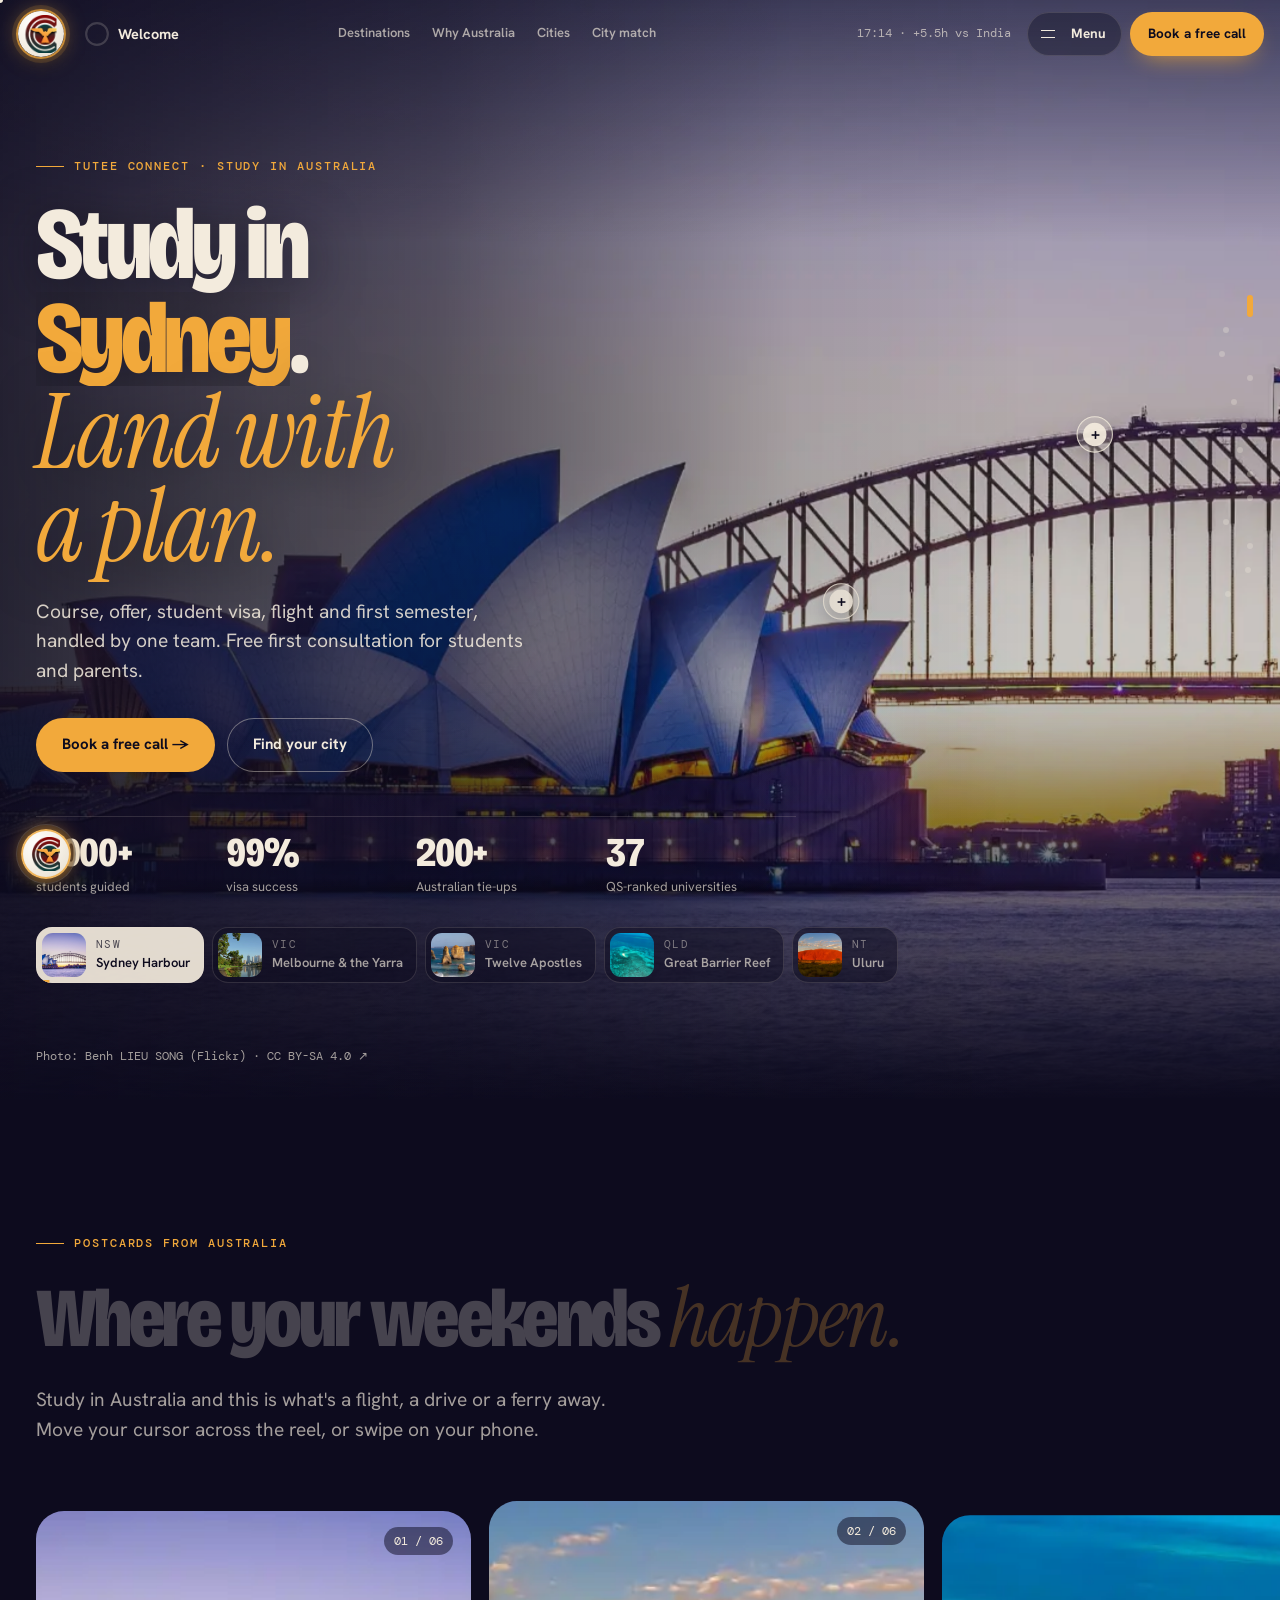
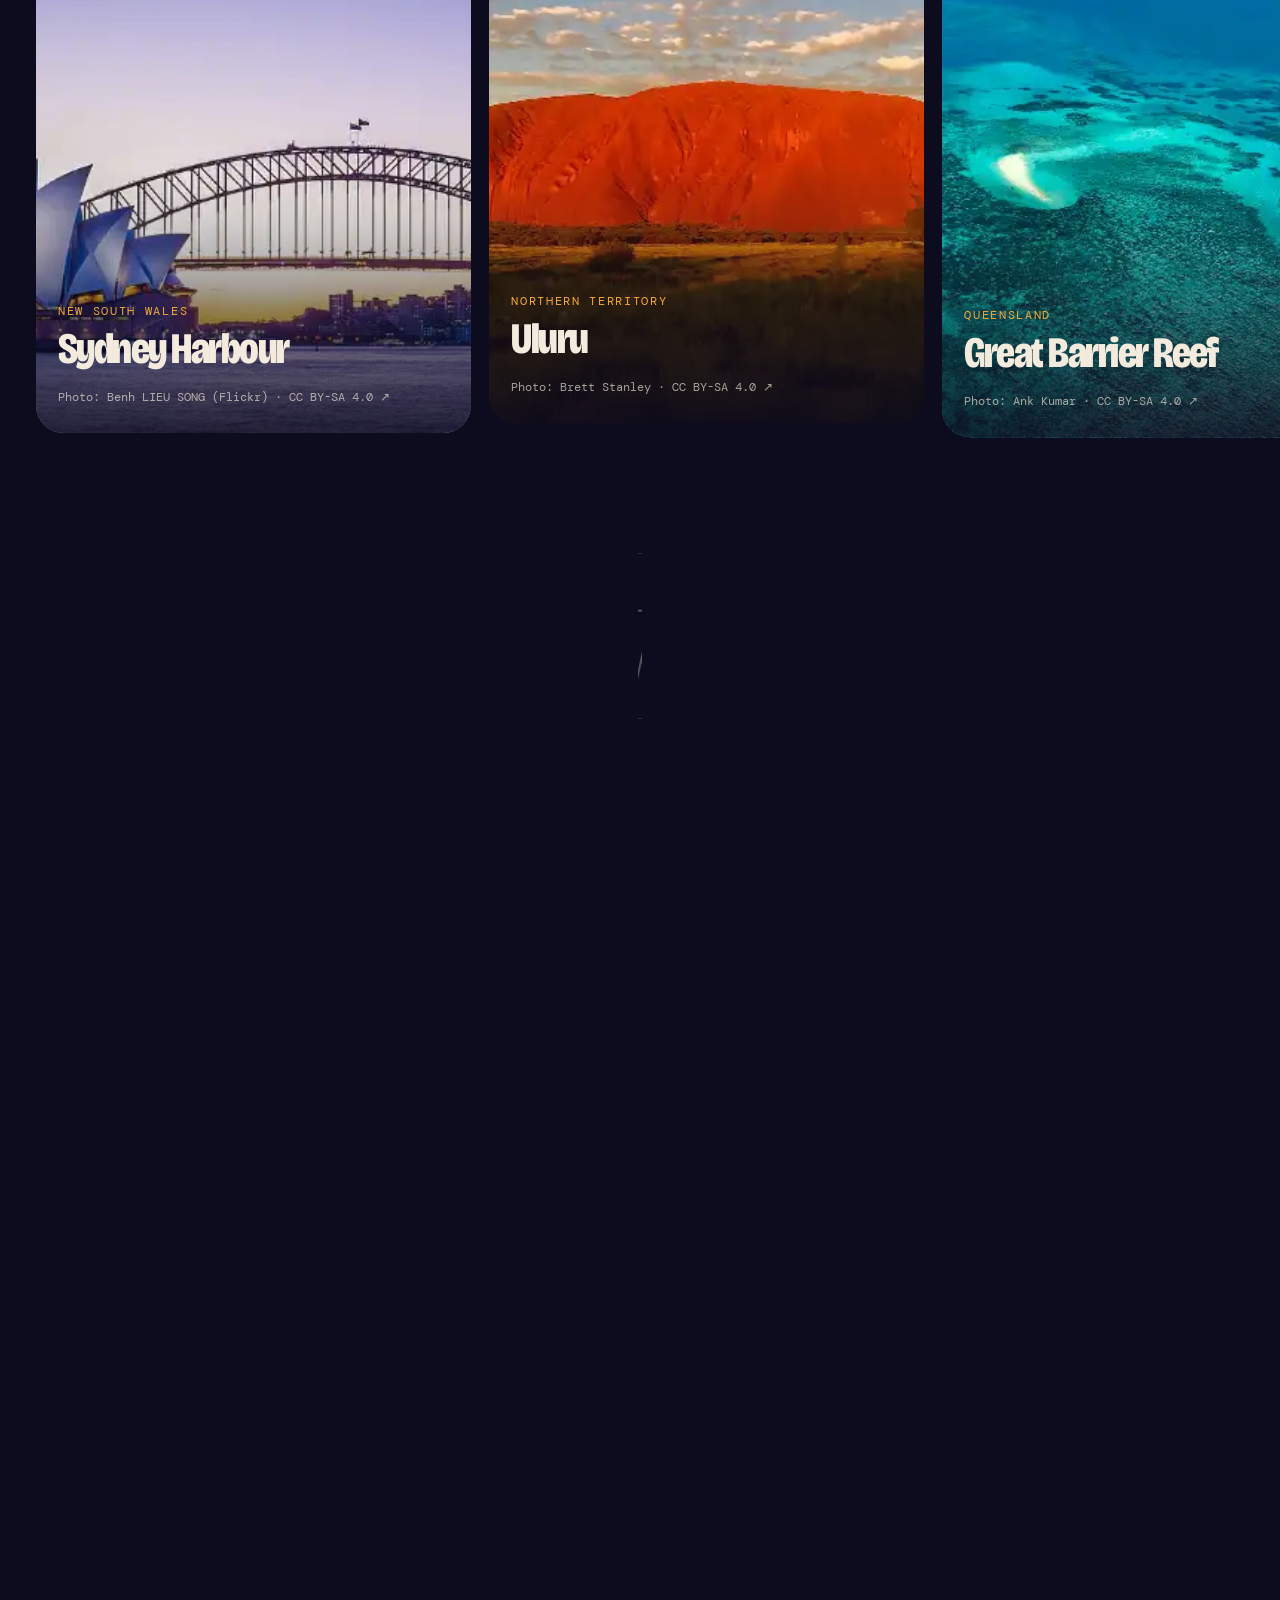
==== commit 3411d443: "australia phone bug fix" ====
--- a/scenes.html
+++ b/scenes.html
@@ -354,6 +354,210 @@
  .hx-copy .lede{-webkit-line-clamp:2}
  .hx-th button span{font-size:12.5px}
 }
+/* ===== phone "pages" (v2): each topic is one screen, touch never drives hover effects, iOS fixes ===== */
+@media (max-width:767px){
+ html{-webkit-text-size-adjust:100%;text-size-adjust:100%}
+ /* every topic is a page: at least one screen tall, content centred between the top bar and the action bar */
+ main>section.band,main>section.places,main>section.route,main>section.news,main>section.stories{min-height:100svh;display:flex;flex-direction:column;justify-content:center;padding-top:calc(70px + env(safe-area-inset-top,0px))!important;padding-bottom:calc(84px + env(safe-area-inset-bottom,0px))!important}
+ main>section.band,main>section.places,main>section.route,main>section.news,main>section.stories{align-items:stretch!important}
+ main>section.band>*,main>section.places>*,main>section.route>*,main>section.news>*,main>section.stories>*{min-width:0;max-width:100%;width:100%;box-sizing:border-box}
+ .jr.jr-sw{margin:0!important}
+ .cx-sw .cx-pin{min-height:100svh;display:flex;flex-direction:column;justify-content:center;padding:calc(70px + env(safe-area-inset-top,0px)) 0 calc(80px + env(safe-area-inset-bottom,0px))!important}
+ main>section.cv{content-visibility:visible!important;contain-intrinsic-size:none!important}
+ .h2,.why .h2{font-size:clamp(28px,8.4vw,36px)!important;margin-top:8px}
+ .lede{font-size:14px!important;line-height:1.45!important;margin-top:8px!important;display:-webkit-box;-webkit-line-clamp:2;-webkit-box-orient:vertical;overflow:hidden}
+ .mqb{padding-block:4px}.mqb .t{font-size:36px!important}
+ .mqb{transform:none!important}
+ .pc .fr{transform:none!important;transition:none!important}
+
+ /* hero: the shade runs the full height (it used to stop part way, leaving a seam in the photo) */
+ .hx-shade{top:0!important;bottom:0!important;height:auto!important}
+ .hx-copy .lede{-webkit-line-clamp:3}
+
+ /* postcards */
+ .pc .fr{height:clamp(250px,calc(100svh - 380px),420px)!important}
+
+ /* why: open fact on top, the other three in one row (rows no longer stretch when a fact opens) */
+ .bx{grid-template-rows:none!important;grid-auto-rows:auto!important;align-items:stretch}
+ .bx-t:not(.bx-on){height:auto!important;min-height:84px!important}
+ .bx-t.bx-on .bx-num{font-size:56px!important;margin-top:6px!important}
+ .bx-t.bx-on .bx-lb{font-size:17px!important;margin-top:6px!important}
+ .bx-on .bx-more{max-height:none!important;margin-top:8px!important;gap:10px!important}
+ .bx-t.bx-on .bx-more p{font-size:13px!important}
+ .bx-vis .v-hrs{height:70px!important}
+ .bx-vis .v-map svg{height:96px!important}
+ .bx-vis .v-unis{gap:3px!important}
+ .bx-vis .v-psw .trk{height:36px!important}
+
+ /* cities */
+ .cx-sw .cx-it{flex-basis:calc(100% - 32px)}
+ .cx-sw .cx-l h3{font-size:clamp(34px,10vw,44px)!important}
+
+ /* city match: vibe tiles + your top match; the full ranking stays on larger screens */
+ .cm{margin-top:12px!important;gap:12px!important}
+ .cm-tl{height:56px!important;padding:7px 9px!important}
+ .cm-tl .cm-ic{display:none}
+ .cm-tl .cm-nm{font-size:12px!important}
+ #cmList,.cm-r>.cm-k{display:none!important}
+ .cm-hero{margin-top:0!important}
+ .cm-hc{padding:14px!important}
+ .cm-hrow{margin-top:6px!important}
+ .cm-hrow h3{font-size:clamp(30px,9vw,38px)!important}
+ .cm-hc p{-webkit-line-clamp:2!important;font-size:13px!important}
+ .cm-st{font-size:11px!important}
+
+ /* services: one swipe row, a stage card before each group; details open as a sheet */
+ .sb-track{display:flex;gap:10px;overflow-x:auto;overflow-y:hidden;scroll-snap-type:x mandatory;scrollbar-width:none;overscroll-behavior-x:contain;margin:0 -16px;padding:4px 16px 6px;scroll-padding-inline:16px}
+ .sb-track::-webkit-scrollbar{display:none}
+ .sb-track .sb-col,.sb-track .sb-cards{display:contents!important}
+ .sb-track .sb-ch{flex:0 0 132px;scroll-snap-align:start;display:flex;flex-direction:column;justify-content:flex-end;gap:4px;padding:14px!important;border-radius:20px;background:color-mix(in srgb,var(--pc) 14%,rgba(13,11,30,.7));box-shadow:inset 0 0 0 1px color-mix(in srgb,var(--pc) 40%,transparent)}
+ .sb-track .sb-ch h3{font-size:18px!important;line-height:1.1}
+ .sb-track .sb-line{display:none}
+ .sb-track .sb-card{flex:0 0 min(76vw,300px);width:auto!important;scroll-snap-align:start}
+ .sb-board{display:block!important}
+ .sb-panel{position:fixed!important;left:8px!important;right:8px!important;top:auto!important;bottom:calc(8px + env(safe-area-inset-bottom,0px))!important;width:auto!important;height:auto!important;max-height:84svh;overflow-y:auto!important;overscroll-behavior:contain;z-index:95!important;border-radius:24px!important}
+
+ /* the route */
+ .jr-sw .jr-tx h3{font-size:clamp(40px,12vw,52px)!important}
+ .jr-sw .jr-tx p{font-size:13.5px!important}
+ .jr.jr-sw{padding-bottom:8px!important}
+
+ /* pathway */
+ .hz-swipe .hz-vp{height:auto!important}
+ .hz-swipe .hz-track{height:auto!important;align-items:stretch}
+ .hz-hud{gap:8px!important}
+
+ /* intake: tabs on top, then swipe between the boarding pass and the departures board */
+ .dpx .dp-seg{margin-bottom:10px}
+ .dp-grid.sw-row{gap:12px!important;align-items:start}
+ .dp-grid.sw-row>*{flex:0 0 calc(100% - 8px)!important;min-width:0}
+ .dp-pass{padding:16px 14px 0!important;--stub:84px}
+ .dp-route b{font-size:34px!important}
+ .dp-f{gap:8px!important;margin-top:8px!important}
+ .dp-f dd{font-size:13px!important}
+ .dp-stub{padding-block:8px!important}
+ .dp-slot{margin-top:6px!important}
+ .dp-cta{margin-top:12px!important}
+ .dp-board{padding:12px!important}
+ .dp-cd{padding-block:6px!important}
+ .dp-r{padding-block:6px!important}
+ .dp-tick{display:none!important}
+
+ /* universities: the ranked list and the explorer; the map stays on larger screens */
+ .um-map,.um-hint,.um-lh{display:none!important}
+ .um-head{margin-bottom:6px!important}
+ .um-r button{padding-block:6px!important;min-height:0!important}
+ .um-list ol{gap:4px!important}
+ .loans{min-height:calc(100svh - 160px);display:flex;flex-direction:column;justify-content:center;margin-top:40px!important}
+
+ /* FAQ: questions as one swipe row, the answer underneath */
+ .qx-list{display:flex!important;flex-wrap:nowrap!important;flex-direction:row!important;overflow-x:auto;overflow-y:hidden;scroll-snap-type:x proximity;scrollbar-width:none;gap:8px!important;margin:0 -16px;padding:2px 16px 4px!important;max-height:none!important}
+ .qx-list::-webkit-scrollbar{display:none}
+ .qx-q{flex:0 0 auto;width:min(64vw,240px);scroll-snap-align:start;align-items:flex-start!important;padding:10px 12px!important}
+ .qx-q i{display:none}
+ .qx-q b{font-size:13px!important;line-height:1.3}
+ .qx-none{flex:0 0 100%}
+ .qx-panel{max-height:none}
+ #qxQ{font-size:18px!important}
+ .qx-a{font-size:13.5px!important}
+ .qx-foot span{display:none}
+
+ /* book a call: the grid can never be wider than the screen; request summary wraps; the chat fills what's left */
+ .book .in.chx{grid-template-columns:minmax(0,1fr)!important}
+ .chx>*{min-width:0;max-width:100%}
+ #chSum{display:grid!important;grid-template-columns:repeat(3,minmax(0,1fr));overflow:visible!important}
+ #chSum>div{min-width:0}
+ #chSum dd{max-width:none!important}
+ .book .phone{width:100%!important;max-width:100%!important;height:clamp(320px,calc(100svh - 380px),460px)!important;min-height:0!important}
+ .book .phone .msg{max-width:84%}
+ .book .phone .ph-in input{min-width:0}
+
+ /* round 3 fits */
+ .bx-t.bx-on .bx-more p{display:-webkit-box;-webkit-line-clamp:3;-webkit-box-orient:vertical;overflow:hidden}
+ .bx-vis{max-height:64px;overflow:hidden}
+ .bx-vis .v-cap{display:none}
+ #match .lede,.cm-lh,.cm-st{display:none!important}
+ .cm-tl{height:46px!important}
+ .phases{display:none!important}
+ .jr-sw .jr-st{padding:14px!important}
+ .jr-sw .jr-tx h3{font-size:clamp(36px,11vw,46px)!important;margin:4px 0 6px!important}
+ .jr-sw .jr-ck{margin-top:10px!important}
+ .jr-sw .jr-ck li{padding:6px 10px!important}
+ .hz-swipe .hz-path{display:none!important}
+ .hz-swipe .hz-vp{margin-top:12px!important}
+ .hz-swipe .hz-p{height:auto!important}
+ .hz-swipe .hz-card{padding:16px!important}
+ .hz-ghost{display:none!important}
+ #intake .lede,.dp-cta{display:none!important}
+ .dp-pass{--stub:72px}
+ .dp-stub .dp-bar{height:34px!important}
+ .dp-clk,.dp-prog{display:none!important}
+ .dp-bh{padding-bottom:6px!important;margin-bottom:6px!important}
+ .dp-cd{padding-block:4px!important;gap:8px!important}
+ .dp-rows{gap:0!important}
+ .dp-r{padding-block:3px!important;row-gap:2px!important}
+ .qs-stat b,.qs-stat strong{font-size:44px!important}
+ .um-head{gap:12px!important}
+ .um-r button{padding-block:3px!important}
+ .um-r button small{display:none!important}
+ .qx-a{max-height:9.6em;overflow-y:auto;overscroll-behavior:contain;-webkit-mask:linear-gradient(#000 80%,transparent);mask:linear-gradient(#000 80%,transparent);padding-bottom:10px}
+ .qx-foot{display:none!important}
+ .qx{grid-template-columns:minmax(0,1fr)!important}
+ .qx-grid{display:flex!important;flex-direction:column}
+ .qx-grid>*{min-width:0;max-width:100%}
+ .qx-list{order:-1}
+ .hz-swipe .hz-card ul{display:none!important}
+ .dp-grid.sw-row{align-items:flex-start!important}
+ .dp-board{max-height:min(400px,calc(100svh - 300px));overflow-y:auto;overscroll-behavior:contain}
+ .qx-chips{display:none!important}
+ .um-body{display:block!important;grid-template-columns:minmax(0,1fr)!important}
+ .um-list,.um-list ol,.um-r,.um-r button{min-width:0!important;max-width:100%!important}
+ .um-r button{width:100%}
+ .um-list{overflow:hidden}
+ main>section{overflow-x:clip}
+ .glow,#glow{display:none!important}
+ .bg2{overflow:hidden}
+ body:has(.sb-board.sb-open) .mbar{transform:translateY(115%)!important}
+ .qx-panel{min-height:0!important;height:auto!important}
+ .hz-swipe .hz-card h3{font-size:24px!important}
+ .hz-swipe .hz-card p{display:-webkit-box;-webkit-line-clamp:2;-webkit-box-orient:vertical;overflow:hidden}
+ .book .contact,.book .contact+.sw-dots{display:none!important}
+ .ch-sum{display:flex!important;align-items:center;gap:10px;padding:8px 10px!important}
+ .ch-sum-h{flex:none;flex-direction:column;align-items:flex-start!important;gap:2px;border:0!important;padding:0!important}
+ .ch-sum-h span{font-size:9.5px!important}
+ #chSum{margin:0!important;flex:1;min-width:0}
+ #chSum>div{min-width:64px;padding:5px 8px!important}
+ .book .phone{height:clamp(300px,calc(100svh - 330px),480px)!important}
+
+ /* round 2 fits */
+ .cx-sw .cx-r .u,.cx-sw .cx-r .cx-lab:nth-of-type(2){display:none!important}
+ .cx-sw .cx-sq{width:min(36vw,150px)!important}
+ .cm-lh{margin:0!important}
+ .cm-pre{margin-top:6px!important}
+ .cm-tl{height:50px!important}
+ .cm-tiles{margin-top:8px!important}
+ .cm-hc p{-webkit-line-clamp:1!important}
+ .cm-go{height:36px!important;margin-top:8px!important;font-size:13px!important}
+ .hz-swipe .hz-intro{display:none!important}
+ .qx-tags{display:none!important}
+ .qx-panel{padding:14px!important}
+ .qx-search{height:46px!important}
+ .um-r button{padding:5px 12px!important;gap:10px!important}
+ .um-r button *{font-size:13.5px}
+ .um-r button small,.um-r button span small{font-size:10.5px!important}
+ .ubar{margin-top:12px!important}
+ .ubar p{display:none}
+ #chSum{display:flex!important;flex-wrap:nowrap!important;overflow-x:auto!important;gap:6px!important}
+ #chSum>div{flex:0 0 auto;min-width:72px}
+ #chSum dd{max-width:42vw!important}
+ .ch-sum{padding:10px 12px!important}
+ .chx>.sw-dots{order:7}
+ .book .phone{height:clamp(290px,calc(100svh - 372px),460px)!important}
+}
+@media (hover:none){.glow,#glow{display:none!important}}
+@media (max-width:767px){
+}
+/* touch screens never fire hover effects (tilts, spotlights, hover-to-open) from a finger */
 /* ===== desktop + tablet: alignment only (no layout changes) ===== */
 @media (min-width:1024px){
  /* every section shares the same left and right edge as the hero, intake, universities and booking */
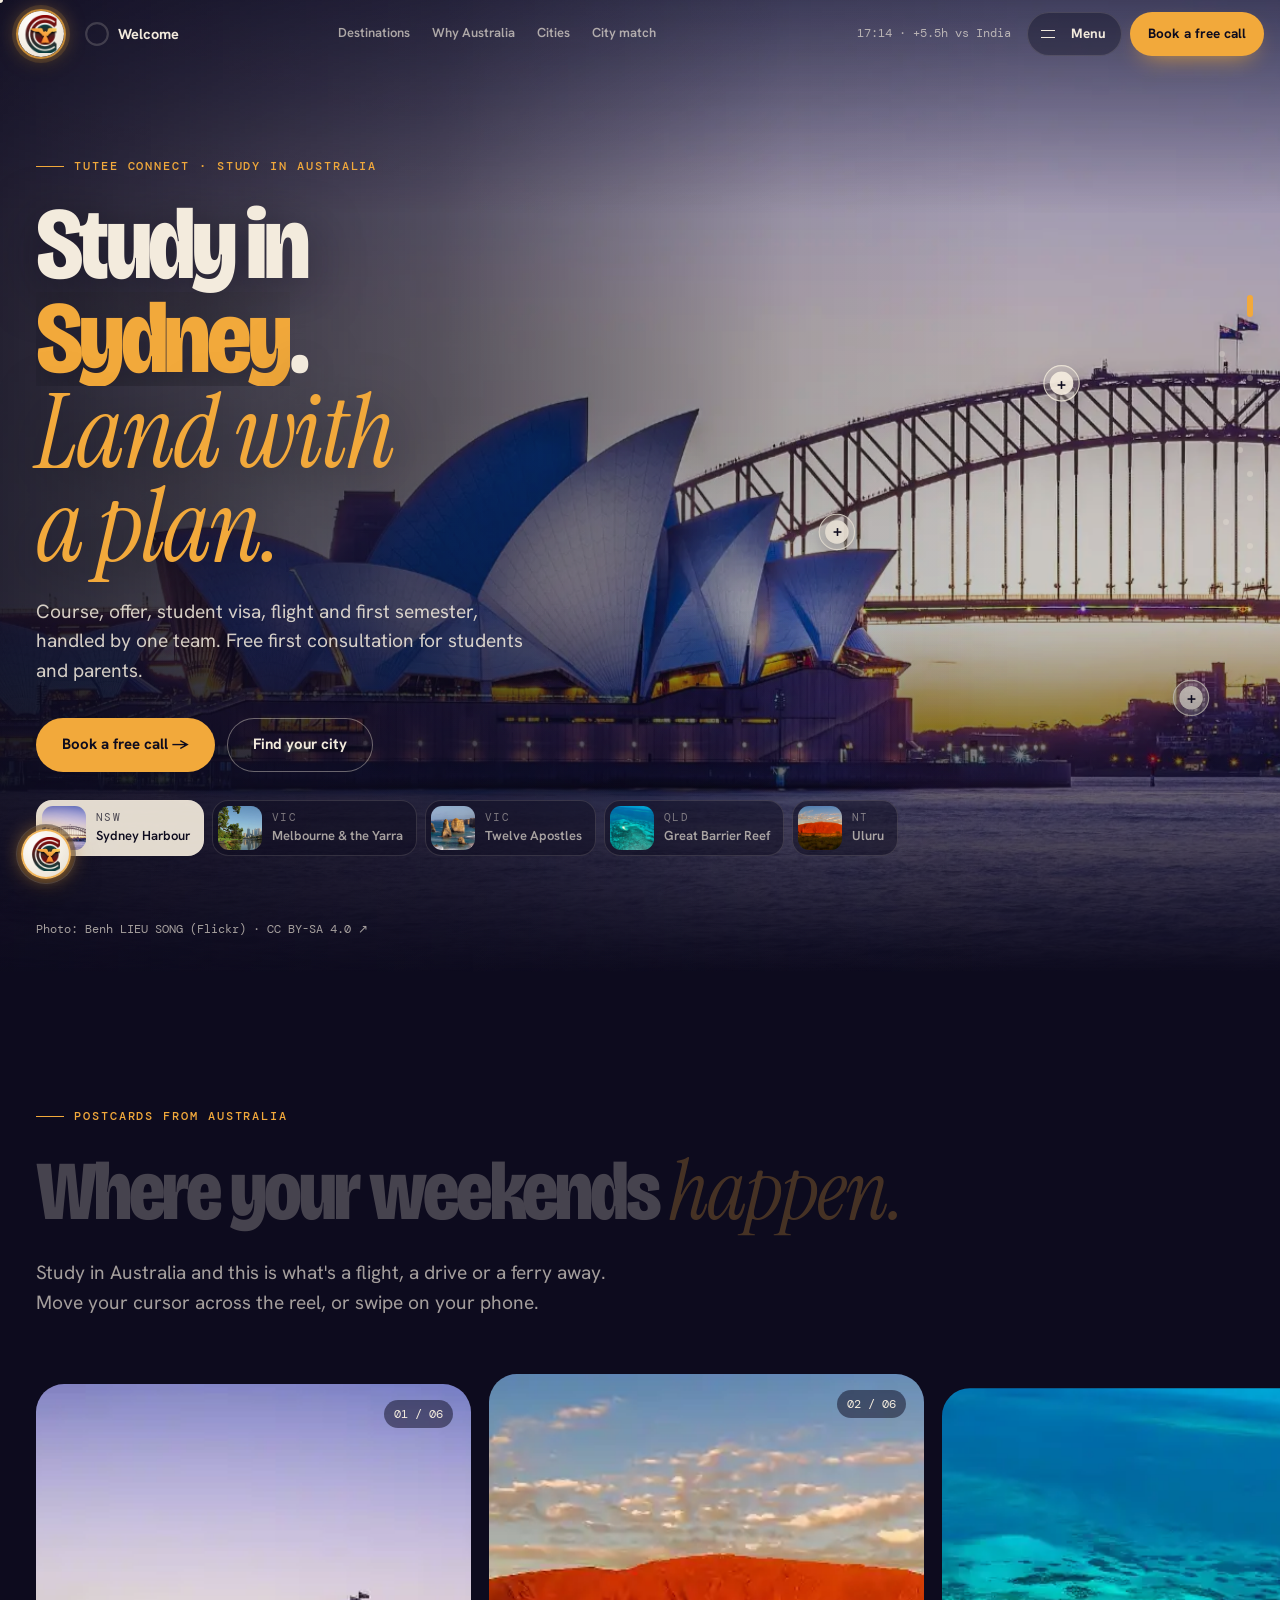
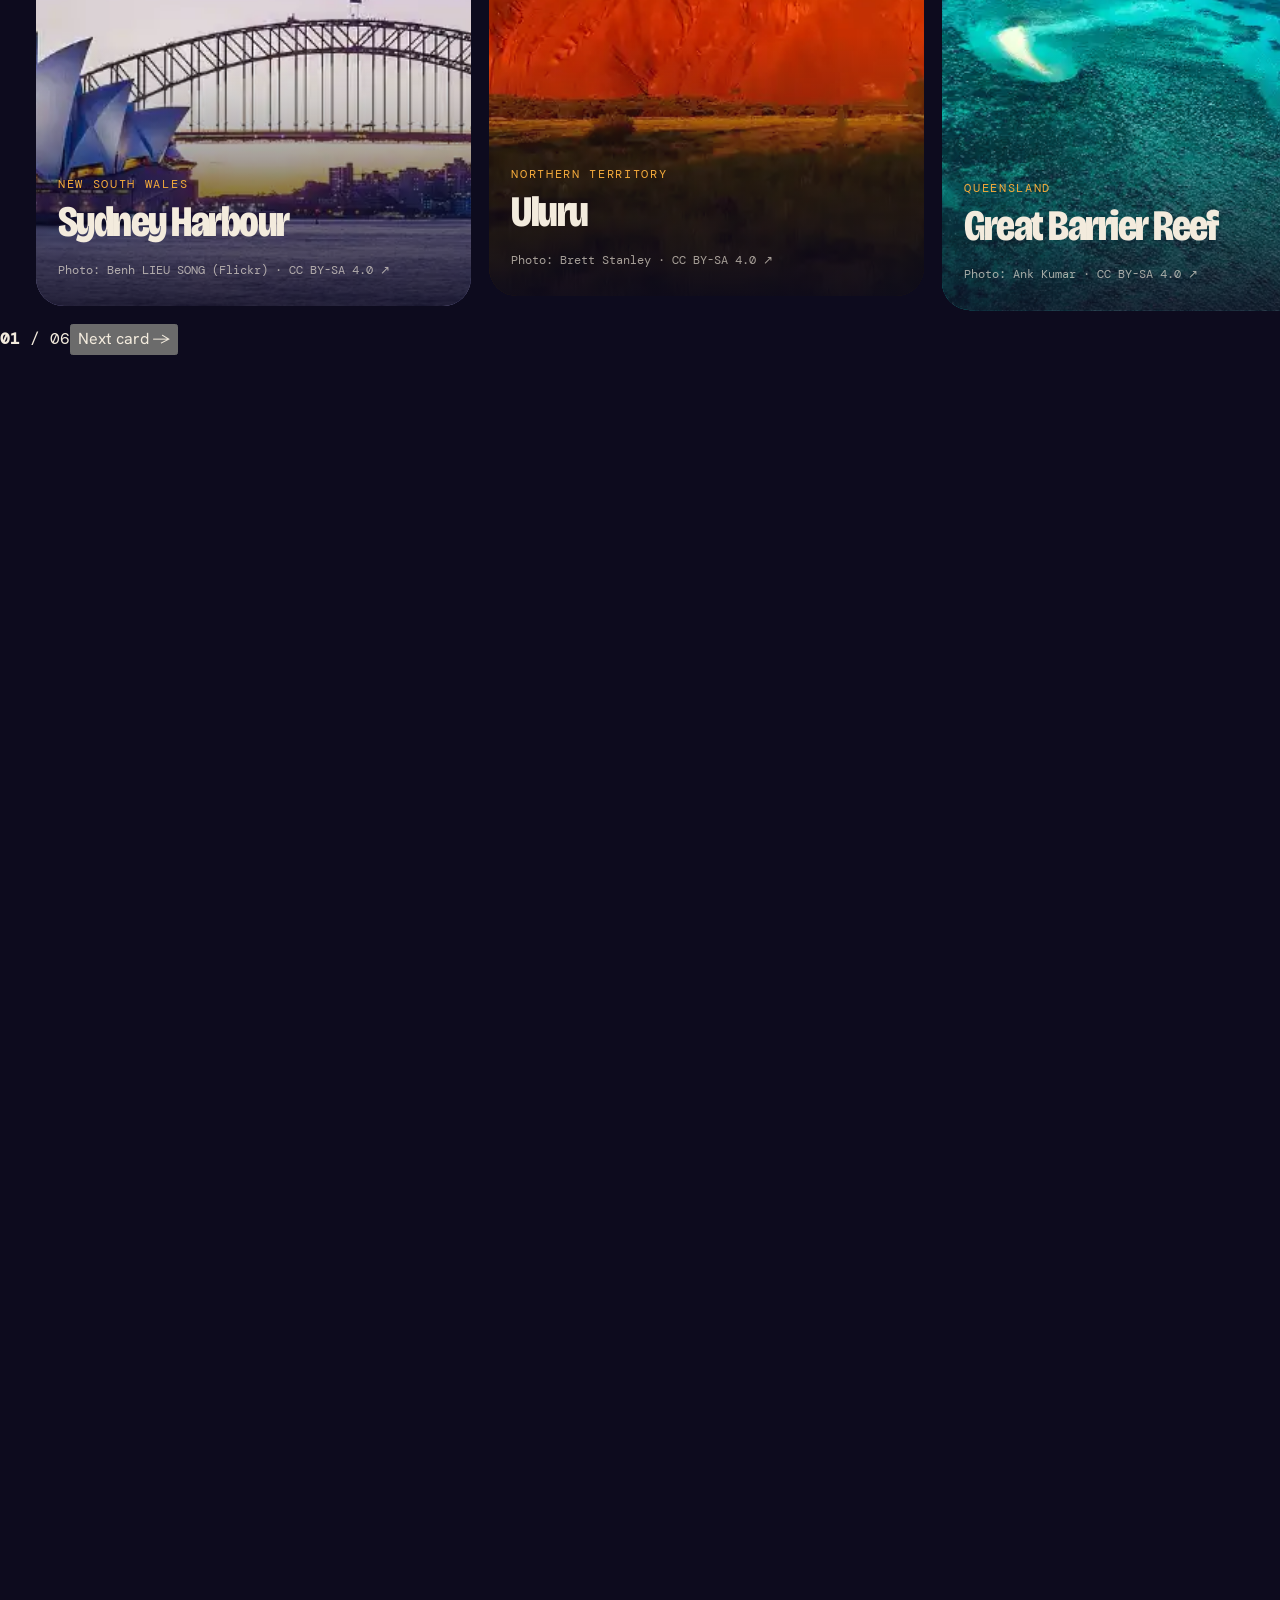
==== commit c1711ca3: "australia bug fix" ====
--- a/scenes.html
+++ b/scenes.html
@@ -558,6 +558,178 @@
 @media (max-width:767px){
 }
 /* touch screens never fire hover effects (tilts, spotlights, hover-to-open) from a finger */
+/* ===== phone v3: a different touch interaction per topic (no more "everything is a sideways scroll") ===== */
+@media (max-width:767px){
+ /* ---- hero: poster card (photo, glass numbers strip, place dots), calm text below; nothing moves with scroll ---- */
+ .hero.hx{min-height:100svh!important;display:flex!important;flex-direction:column!important;justify-content:flex-start!important;padding:calc(66px + env(safe-area-inset-top,0px)) 0 18px!important}
+ #hxStage{position:relative!important;inset:auto!important;order:1;flex:none;height:max(220px,calc(100svh - 410px))!important;margin:0 12px;border-radius:28px;overflow:hidden;isolation:isolate;box-shadow:0 30px 60px -30px rgba(0,0,0,.85),inset 0 0 0 1px rgba(243,235,221,.12)}
+ #hxStage::after{content:"";position:absolute;inset:0;z-index:4;pointer-events:none;border-radius:inherit;background:linear-gradient(180deg,rgba(13,11,30,.25),transparent 30%,transparent 50%,rgba(13,11,30,.7));box-shadow:inset 0 0 0 1px rgba(243,235,221,.12)}
+ .hx-shade,.hx-pin{display:none!important}
+ .hx-wrap{transform:none!important}
+ .hx-glass{position:absolute!important;left:10px;right:10px;bottom:10px;z-index:5;margin:0!important;border:0!important;display:grid!important;grid-template-columns:repeat(4,minmax(0,1fr))!important;padding:10px 2px!important;border-radius:18px;background:rgba(13,11,30,.5);-webkit-backdrop-filter:blur(14px) saturate(1.3);backdrop-filter:blur(14px) saturate(1.3);box-shadow:inset 0 0 0 1px rgba(243,235,221,.16)}
+ .hx-glass div{padding:0 6px!important;text-align:center;border-right:1px solid rgba(243,235,221,.14)}
+ .hx-glass div:last-child{border-right:0}
+ .hx-glass b{font-size:18px!important;line-height:1}
+ .hx-glass span{font-size:9.5px!important;line-height:1.2;margin-top:4px!important;color:rgba(243,235,221,.78)}
+ .hx-bar{order:2;display:flex!important;flex-wrap:nowrap!important;align-items:center!important;justify-content:space-between!important;gap:10px!important;padding:12px 16px 0!important;pointer-events:auto}
+ .hx-th{display:flex!important;gap:7px!important;overflow:visible!important;width:auto!important;flex:none}
+ .hx-th button{flex:none;width:30px!important;height:30px!important;padding:0!important;border-radius:50%!important;overflow:hidden;background:none!important;box-shadow:0 0 0 1.5px rgba(243,235,221,.28)!important;transition:box-shadow .3s,transform .3s}
+ .hx-th button img{width:100%!important;height:100%!important;border-radius:50%!important;object-fit:cover}
+ .hx-th button span,.hx-th button u{display:none!important}
+ .hx-th button.on{transform:scale(1.12);box-shadow:0 0 0 2px #0D0B1E,0 0 0 3.5px var(--acc)!important}
+ .hx-cr{font-size:9.5px!important;text-align:right;line-height:1.3;min-width:0;opacity:.8}
+ .hx-copy{order:3;padding:16px 16px 0!important;transform:none!important;opacity:1!important;will-change:auto!important}
+ .hx-copy>.k{display:none}
+ .hx-copy h1{font-size:clamp(30px,9.4vw,40px)!important;line-height:1!important;max-width:none!important;margin:0!important;white-space:nowrap;letter-spacing:-.035em}
+ .hx-copy h1 em{display:block;white-space:normal;margin-top:4px}
+ .hx-copy .lede{font-size:14px!important;margin-top:10px!important;-webkit-line-clamp:2!important}
+ .hero .acts{margin-top:14px!important}
+ .hero .acts .btn{height:46px!important}
+
+ /* ---- destinations: a deck of postcards ---- */
+ .reel.deck{display:block!important;position:relative;overflow:visible!important;height:calc(clamp(250px,calc(100svh - 380px),440px) + 26px)!important;margin:18px 16px 0!important;padding:0!important;scroll-snap-type:none!important;cursor:pointer}
+ .reel.deck .pc{position:absolute!important;left:0;right:0;top:0;width:auto!important;margin:0!important;z-index:calc(20 - var(--p,0));transform:translateY(calc(var(--p,0) * 11px)) scale(calc(1 - var(--p,0) * .05));transform-origin:50% 100%;opacity:calc(1 - var(--p,0) * .3);transition:transform .45s cubic-bezier(.2,.8,.2,1),opacity .4s}
+ .reel.deck .pc .fr{height:clamp(250px,calc(100svh - 380px),440px)!important}
+ .reel.deck .pc:not(.deck-top) .ov{opacity:0}
+ .reel.deck .pc.deck-out{transform:translateX(118%) rotate(14deg)!important;opacity:0!important;transition:transform .32s ease-in,opacity .32s!important}
+ .deck-ui{display:flex;justify-content:space-between;align-items:center;margin:12px 16px 0;width:auto!important}
+ .deck-ui span{font-size:12px;color:var(--dim);letter-spacing:.08em}
+ .deck-ui b{color:var(--bone);font-weight:500}
+ .deck-nx{display:inline-flex;align-items:center;gap:8px;border:0;height:38px;padding:0 16px;border-radius:99px;background:rgba(243,235,221,.08);color:var(--bone);font-weight:700;font-size:13px;box-shadow:inset 0 0 0 1px rgba(243,235,221,.18)}
+ .deck-nx i{font-style:normal;color:var(--acc)}
+
+ /* ---- cities: one city at a time with a tab grid ---- */
+ .cx-sw .cx-items{display:grid!important;overflow:visible!important;padding:14px 16px 0!important;scroll-snap-type:none!important}
+ .cx-sw .cx-it{grid-area:1/1;flex:none!important;width:auto!important;opacity:0;transform:translateX(26px) scale(.98);transition:opacity .35s,transform .5s cubic-bezier(.2,.8,.2,1);pointer-events:none!important}
+ .cx-sw .cx-it.cx-act{opacity:1;transform:none;pointer-events:auto!important}
+ .cx-sw .cx-nav{margin:12px 16px 0!important}
+ .cx-sw .cx-nav::before{display:none}
+ .cx-sw .cx-navi{display:grid!important;grid-template-columns:repeat(4,minmax(0,1fr));gap:6px!important;overflow:visible!important}
+ .cx-sw .cx-nav button{justify-content:center;padding:9px 2px!important;border-radius:12px;background:rgba(243,235,221,.05);box-shadow:inset 0 0 0 1px rgba(243,235,221,.1);font-size:12px!important;opacity:.7}
+ .cx-sw .cx-nav button span{display:none}
+ .cx-sw .cx-nav button.sel{opacity:1;background:rgba(243,235,221,.14);box-shadow:inset 0 0 0 1px rgba(243,235,221,.4)}
+ .cx-sw .cx-bar{display:none}
+
+ /* ---- services: accordion of the three stages ---- */
+ .sb-acc{display:flex!important;flex-direction:column;gap:8px;height:auto!important}
+ .sb-acc .sb-col{display:block!important;border-radius:20px;background:rgba(13,11,30,.4);box-shadow:inset 0 0 0 1px color-mix(in srgb,var(--pc) 32%,transparent);overflow:hidden;transition:background-color .3s}
+ .sb-acc .sb-col.sb-on{background:color-mix(in srgb,var(--pc) 10%,rgba(13,11,30,.55))}
+ .sb-acc .sb-ch{display:grid!important;grid-template-columns:auto minmax(0,1fr) auto;align-items:center;column-gap:12px;padding:14px 16px!important;margin:0!important;cursor:pointer;-webkit-tap-highlight-color:transparent}
+ .sb-acc .sb-ch .sb-step{grid-row:1/3;padding:6px 9px;border-radius:10px;background:color-mix(in srgb,var(--pc) 22%,transparent);color:var(--pc);font-size:10px!important}
+ .sb-acc .sb-ch h3{font-size:17px!important;margin:0!important}
+ .sb-acc .sb-ch .sb-cn{grid-column:2;font-size:11px!important}
+ .sb-acc .sb-ch::after{content:"+";grid-column:3;grid-row:1/3;width:30px;height:30px;border-radius:50%;display:grid;place-items:center;font-size:18px;color:var(--pc);box-shadow:inset 0 0 0 1px color-mix(in srgb,var(--pc) 50%,transparent);transition:transform .35s}
+ .sb-acc .sb-on .sb-ch::after{transform:rotate(45deg)}
+ .sb-acc .sb-line,.sb-acc .sb-arrow{display:none!important}
+ .sb-acc .sb-col:not(.sb-on) .sb-card{display:none!important}
+ .sb-acc .sb-card{margin:0 8px 8px!important;width:auto!important;flex:none!important}
+ .sb-acc .sb-card .atropos-inner{display:flex!important;align-items:center;gap:12px;padding:12px 14px!important;min-height:0!important;height:auto!important}
+ .sb-acc .sb-card .sb-n,.sb-acc .sb-card .sb-d{display:none!important}
+ .sb-acc .sb-card .sb-ic{width:26px!important;height:26px!important;flex:none;margin:0!important;position:static!important}
+ .sb-acc .sb-card .sb-t{flex:1;font-size:15px!important;margin:0!important;position:static!important}
+ .sb-acc .sb-card .sb-op{margin:0!important;flex:none;position:static!important}
+
+ /* ---- the route: five-step stepper ---- */
+ .route .intro2{padding-bottom:0!important}
+ .jr-stepper{position:relative;display:grid;grid-template-columns:repeat(5,minmax(0,1fr));margin:16px 8px 0;width:auto!important}
+ .jr-prog{position:absolute;left:10%;right:10%;top:18px;height:2px;background:rgba(243,235,221,.15);border-radius:2px}
+ .jr-prog b{display:block;height:100%;background:linear-gradient(90deg,#F2A04A,#E8692D,#8DE2C3,#C4B5FD,#7FB2FF);transform-origin:0 50%;transform:scaleX(0);transition:transform .6s cubic-bezier(.2,.8,.2,1)}
+ .jr-stepper button{position:relative;display:flex;flex-direction:column;align-items:center;gap:6px;border:0;background:none;padding:0;color:var(--dim);-webkit-tap-highlight-color:transparent}
+ .jr-stepper button span{width:38px;height:38px;border-radius:50%;display:grid;place-items:center;background:#0D0B1E;box-shadow:inset 0 0 0 1.5px rgba(243,235,221,.3);font-size:11px;color:rgba(243,235,221,.7);transition:transform .35s,background-color .35s,box-shadow .35s}
+ .jr-stepper button small{font-size:10.5px;font-weight:700;letter-spacing:.01em}
+ .jr-stepper button.past span{background:color-mix(in srgb,var(--c) 45%,#0D0B1E);color:#F3EBDD;box-shadow:none}
+ .jr-stepper button.on span{background:var(--c);color:#0D0B1E;font-weight:700;transform:scale(1.1);box-shadow:0 0 0 6px color-mix(in srgb,var(--c) 22%,transparent),0 0 26px var(--c)}
+ .jr-stepper button.on small{color:#F3EBDD}
+ .jr.jr-sw{display:grid!important;overflow:visible!important;padding:14px 16px 0!important;scroll-snap-type:none!important}
+ .jr-sw .jr-st{grid-area:1/1;flex:none!important;width:auto!important;opacity:0;transform:translateY(12px);transition:opacity .35s,transform .45s cubic-bezier(.2,.8,.2,1);pointer-events:none}
+ .jr-sw .jr-st.jr-cur{opacity:1;transform:none;pointer-events:auto}
+ .jr-sw .jr-node{display:none!important}
+ .jr-next{align-self:flex-end;width:auto!important;margin:12px 16px 0;display:inline-flex;align-items:center;gap:8px;height:40px;padding:0 18px;border:0;border-radius:99px;background:var(--bone);color:var(--ink);font-weight:700;font-size:13.5px}
+ .jr-next i{font-style:normal}
+
+ /* ---- pathway: vertical timeline, tap a stage to open it ---- */
+ .pw-tl .hz-vp{overflow:visible!important;margin-top:14px!important;scroll-snap-type:none!important;height:auto!important}
+ .pw-tl .hz-track{position:relative;display:flex!important;flex-direction:column!important;gap:8px;width:auto!important;transform:none!important;padding:0 16px}
+ .pw-tl .hz-track::before{content:"";position:absolute;left:39px;top:14px;bottom:14px;width:2px;background:linear-gradient(var(--acc),rgba(243,235,221,.12))}
+ .pw-tl .hz-p{width:auto!important;padding:0!important;height:auto!important;display:block!important;flex:none!important}
+ .pw-tl .hz-intro,.pw-tl .hz-end,.hz-sw-hint,.pw-tl .hz-yr,.pw-tl .hz-bar,.pw-tl .hz-ghost{display:none!important}
+ .pw-tl .hz-card{width:auto!important;padding:11px 14px 11px 54px!important;border-radius:18px!important;cursor:pointer;-webkit-tap-highlight-color:transparent;transform:none!important}
+ .pw-tl .hz-ct{position:absolute;left:10px;top:9px;width:30px;height:30px;border-radius:50%;display:grid;place-items:center;background:color-mix(in srgb,var(--sc) 30%,#0D0B1E);box-shadow:0 0 0 3px #120E2A}
+ .pw-tl .hz-ct .hz-num{display:none}
+ .pw-tl .hz-ct .hz-ic{width:16px!important;height:16px!important}
+ .pw-tl .hz-when{font-size:10px!important}
+ .pw-tl .hz-card h3{font-size:17px!important;margin:2px 0 0!important;line-height:1.15}
+ .pw-tl .hz-card h3 br{display:none}
+ .pw-tl .hz-card:not(.open) p,.pw-tl .hz-card:not(.open) ul{display:none!important}
+ .pw-tl .hz-card.open p{display:block!important;-webkit-line-clamp:unset!important;font-size:13px!important;margin-top:6px!important}
+ .pw-tl .hz-card.open ul{display:flex!important;flex-wrap:wrap;gap:6px;margin-top:8px!important}
+ .pw-tl .hz-card.open ul li{font-size:11px!important;padding:5px 9px!important}
+ .pw-tl .hz-card.open{box-shadow:inset 0 0 0 1.5px color-mix(in srgb,var(--sc) 70%,transparent)}
+ .pw-tl .hz-card.open .hz-ct{background:var(--sc)}
+
+ /* ---- intake: the boarding pass flips over to the departures board ---- */
+ .dp-flip{display:grid!important;perspective:1400px;overflow:visible!important;margin:0!important;padding:0!important;gap:0!important}
+ .dp-flip>.dp-left,.dp-flip>.dp-board{grid-area:1/1;flex:none!important;width:auto!important;-webkit-backface-visibility:hidden;backface-visibility:hidden;transition:transform .8s cubic-bezier(.7,0,.2,1)}
+ .dp-flip>.dp-board{transform:rotateY(180deg)}
+ .dp-flip.flipped>.dp-left{transform:rotateY(-180deg)}
+ .dp-flip.flipped>.dp-board{transform:rotateY(0)}
+ .dp-flip>.dp-board{max-height:340px!important;overflow-y:auto!important;align-self:start}
+ .dp-fbtn{display:flex;align-items:center;justify-content:center;gap:8px;margin:12px auto 0;height:40px;padding:0 18px;border:0;border-radius:99px;background:rgba(243,235,221,.08);color:var(--bone);font-weight:700;font-size:13.5px;box-shadow:inset 0 0 0 1px rgba(243,235,221,.2)}
+ .dp-fbtn i{font-style:normal;color:var(--acc);font-size:16px}
+
+ /* ---- loan partners: logo wall ---- */
+ .lo-row{display:grid!important;grid-template-columns:repeat(4,minmax(0,1fr))!important;grid-auto-flow:row!important;grid-template-rows:none!important;grid-auto-columns:auto!important;overflow:visible!important;gap:6px!important;margin:12px 0 0!important;padding:0!important}
+ .lo-row .lo-nm{display:none!important}
+ .lo-row .lo-lg{height:48px!important}
+ .lo-row .lo-lg img{max-height:30px!important}
+
+ /* ---- stories: a stack of sticky notes ---- */
+ .notes-deck{position:relative!important;display:block!important;height:clamp(330px,calc(100svh - 330px),380px)!important;min-height:0!important;overflow:visible!important;margin:18px 0 0!important;padding:0!important;background:none!important;box-shadow:none!important;cursor:pointer}
+ .notes-deck::before,.notes-deck::after{display:none!important}
+ .notes-deck .note{position:absolute!important;left:50%!important;top:4px!important;width:min(84vw,330px)!important;min-height:270px;max-height:calc(clamp(330px,calc(100svh - 330px),380px) - 18px);overflow:hidden;margin:0!important;transition:transform .45s cubic-bezier(.2,.8,.2,1),opacity .4s!important;transform:translateX(-50%) translateY(calc(var(--p,0) * 7px)) rotate(calc((var(--p,0) - 1) * 2.4deg))!important;opacity:calc(1 - var(--p,0) * .25)!important}
+ .notes-deck .note blockquote{font-size:16px!important;line-height:1.35!important}
+ .deck-ui{position:relative;z-index:30}
+ .notes-deck .note.deck-top{transform:translateX(-50%) rotate(-1.2deg)!important;opacity:1!important}
+ .notes-deck .note.deck-out{transform:translateX(40%) translateY(-24px) rotate(16deg)!important;opacity:0!important;transition:transform .32s ease-in,opacity .32s!important}
+
+ /* ---- news: a plain stacked list ---- */
+ .nw-grid{display:grid!important;grid-template-columns:minmax(0,1fr)!important;gap:8px!important;overflow:visible!important;margin:12px 0 0!important;padding:0!important}
+ .nw-grid>*{width:auto!important}
+
+ /* ---- FAQ: accordion; the answer opens under its question ---- */
+ .qx-list{display:contents!important}
+ .qx-grid{display:flex!important;flex-direction:column!important;gap:6px!important}
+ .qx-list>:nth-child(1){order:0}.qx-list>:nth-child(2){order:2}.qx-list>:nth-child(3){order:4}.qx-list>:nth-child(4){order:6}.qx-list>:nth-child(5){order:8}.qx-list>:nth-child(6){order:10}.qx-list>:nth-child(7){order:12}.qx-list>:nth-child(8){order:14}.qx-list>:nth-child(9){order:16}.qx-list>:nth-child(10){order:18}.qx-list>:nth-child(11){order:20}.qx-list>:nth-child(12){order:22}.qx-list>:nth-child(13){order:24}.qx-list>:nth-child(14){order:26}
+ .qx-q{display:flex!important;align-items:center!important;gap:12px;width:auto!important;flex:none!important;padding:12px 14px!important;border-radius:14px!important}
+ .qx-q span{font-size:10.5px}
+ .qx-q b{flex:1;font-size:14px!important}
+ .qx-q::after{content:"+";flex:none;width:26px;height:26px;border-radius:50%;display:grid;place-items:center;color:var(--acc);box-shadow:inset 0 0 0 1px rgba(243,235,221,.2);transition:transform .3s}
+ .qx-q.on::after{transform:rotate(45deg)}
+ .qx-panel{order:999;margin-top:-2px!important;padding:12px 14px!important;border-radius:16px!important;min-height:0!important}
+ .qx-panel.qx-shut{display:none!important}
+ #qxQ{display:none!important}
+ .qx-grid,.sb-acc{align-items:stretch!important}
+ .sb-acc>.sb-col,.qx-grid>.qx-panel,.qx-q{width:100%!important;box-sizing:border-box}
+ #route .lede,#pathway .lede{display:none!important}
+ .pw-tl .hz-card.open ul{display:none!important}
+ .pw-tl .hz-card{padding-block:9px!important}
+ .pw-tl .hz-card:not(.open) h3{white-space:nowrap;overflow:hidden;text-overflow:ellipsis;font-size:15px!important}
+ .jr-sw .jr-tx h3{font-size:clamp(34px,10vw,42px)!important}
+ .cx-sw .cx-nav button{padding:7px 2px!important}
+ .nw-c p{display:none!important}
+ .nw-chips{display:none!important}
+ .pw-tl .hz-card:not(.open) .hz-when{display:none!important}
+ .pw-tl .hz-card:not(.open){padding-block:12px!important}
+ .qx-q{padding:10px 14px!important}
+ .qx-q b{font-size:13.5px!important}
+ .qx-grid.qx-closed .qx-q.on{background:rgba(243,235,221,.04)!important;box-shadow:inset 0 0 0 1px rgba(243,235,221,.1)!important}
+ .qx-grid.qx-closed .qx-q.on::after{transform:none}
+ .jr-next{display:none!important}
+ .cx-sw .cx-ct{padding:14px 14px 12px!important}
+ .cx-sw .cx-l h3{font-size:clamp(30px,9vw,40px)!important}
+ .nw-c{padding-block:12px!important}
+ .qx-a{max-height:none!important;-webkit-mask:none!important;mask:none!important;overflow:visible!important;margin-top:0!important;padding-bottom:0!important}
+}
 /* ===== desktop + tablet: alignment only (no layout changes) ===== */
 @media (min-width:1024px){
  /* every section shares the same left and right edge as the hero, intake, universities and booking */
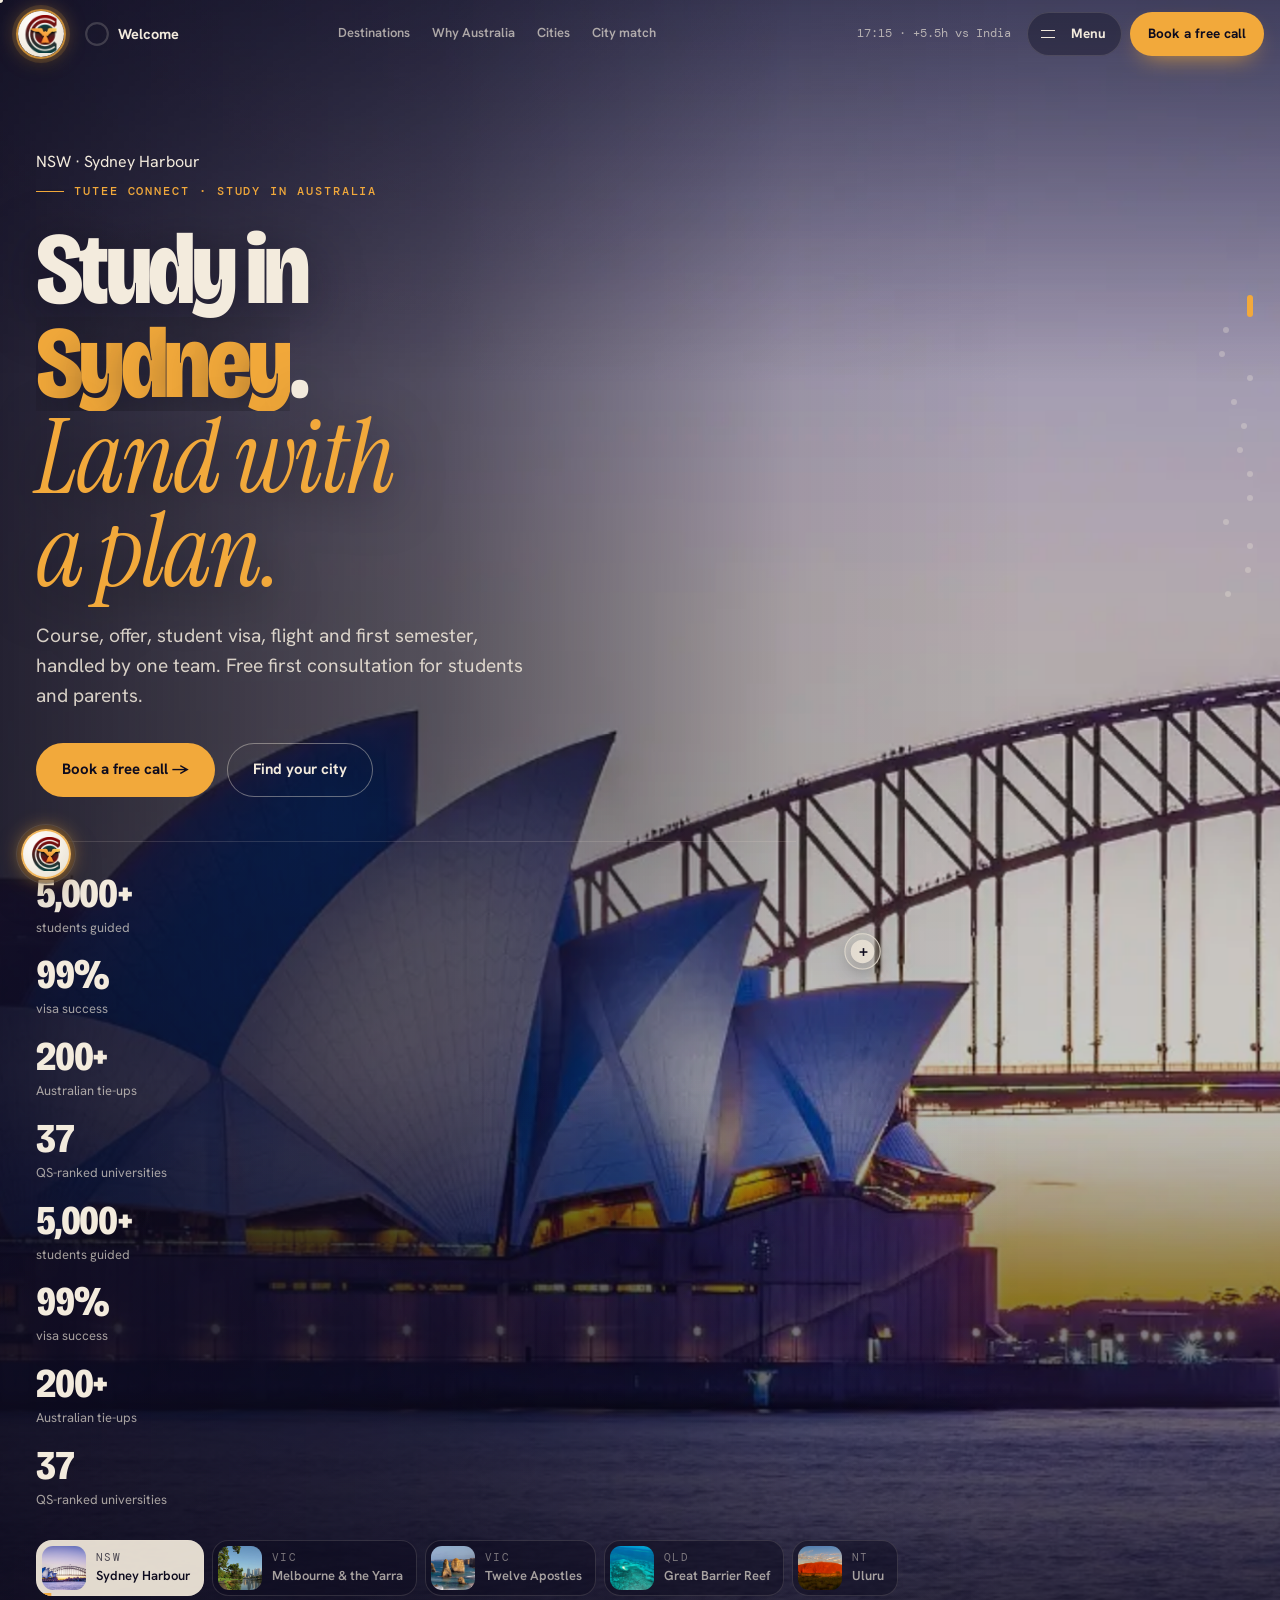
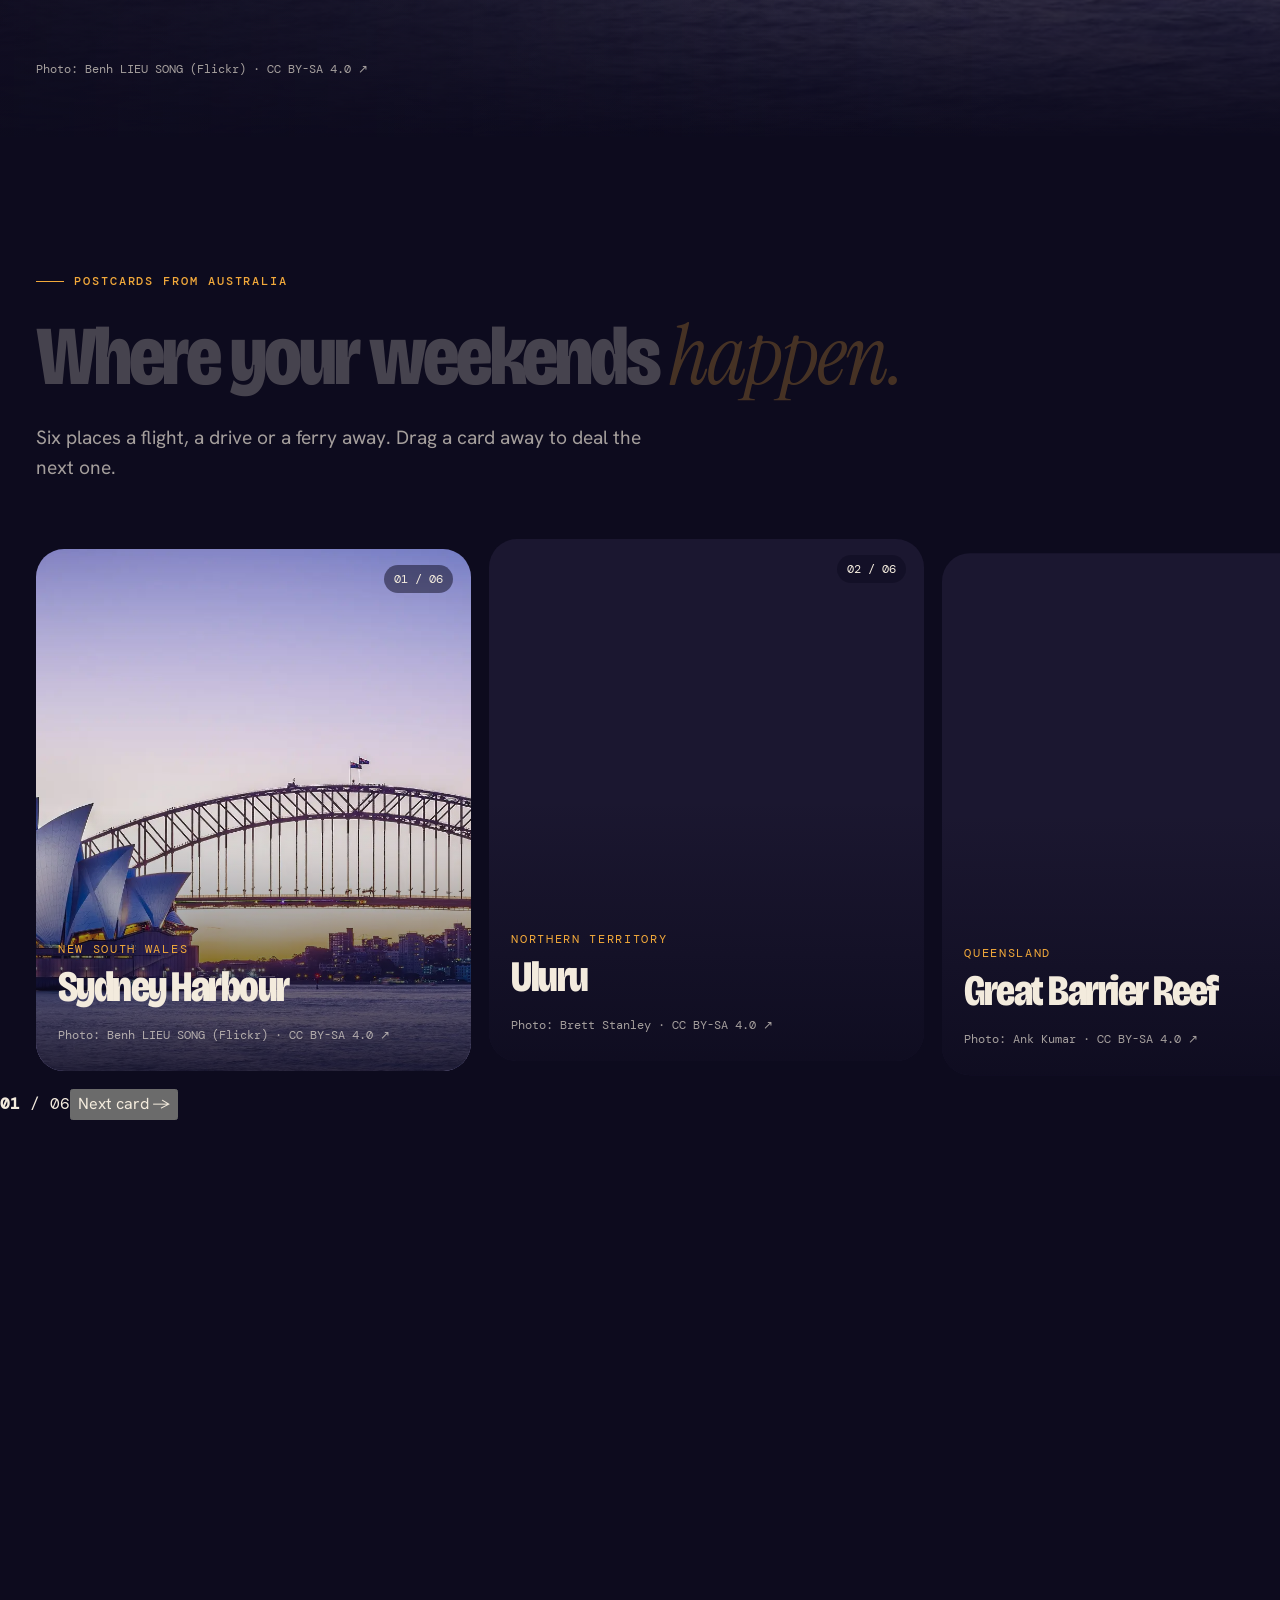
==== commit d5b8f6f9: "australia phone glitch" ====
--- a/scenes.html
+++ b/scenes.html
@@ -9,7 +9,7 @@
 <meta name="description" content="Study in Australia with Tutee Connect: cities, universities, visas, intakes and a free first consultation.">
 <link rel="preconnect" href="https://fonts.googleapis.com"><link rel="preconnect" href="https://fonts.gstatic.com" crossorigin>
 <link rel="stylesheet" href="https://fonts.googleapis.com/css2?family=Bricolage+Grotesque:opsz,wdth,wght@12..96,75..100,300..800&family=Hanken+Grotesk:wght@400;500;600;700&family=DM+Mono:wght@400;500&family=Permanent+Marker&family=Caveat:wght@500;700&family=Instrument+Serif:ital@0;1&display=swap">
-<link rel="preload" as="image" href="hero-sydney.webp" media="(min-width:900px) and (pointer:fine)"><link rel="preload" as="image" href="hero-sydney-m.webp" media="(max-width:899px), (pointer:coarse)">
+<link rel="preload" as="image" href="hero-sydney.webp" media="(min-width:900px) and (pointer:fine), (max-width:767px)"><link rel="preload" as="image" href="hero-sydney-m.webp" media="(min-width:768px) and (max-width:899px), (min-width:768px) and (pointer:coarse)">
 <style>
 .atropos{position:relative;display:block;perspective:1200px;transform:translate3d(0,0,0)}.atropos-rotate-touch{-webkit-tap-highlight-color:transparent;-webkit-touch-callout:none;-webkit-user-select:none;-moz-user-select:none;user-select:none}.atropos-rotate-touch-scroll-y{touch-action:pan-y}.atropos-rotate-touch-scroll-x{touch-action:pan-x}.atropos-rotate-touch{touch-action:none}.atropos-rotate,.atropos-scale{width:100%;height:100%;transform-style:preserve-3d;transition-property:transform;display:block}.atropos-highlight,.atropos-shadow{position:absolute;pointer-events:none;transition-property:transform,opacity;display:block;opacity:0}.atropos-shadow{z-index:-1;background:#000;left:0;top:0;width:100%;height:100%;filter:blur(30px)}.atropos-highlight{left:-50%;top:-50%;width:200%;height:200%;background-image:radial-gradient(circle at 50%,rgba(255,255,255,.25),transparent 50%);z-index:0}.atropos-rotate{position:relative}.atropos-inner{width:100%;height:100%;position:relative;overflow:hidden;transform-style:preserve-3d;transform:translate3d(0,0,0);display:block}.atropos-active{z-index:1}.atropos-active .atropos-shadow{opacity:1!important}::slotted([data-atropos-offset]),[data-atropos-offset]{transition-property:transform}[data-atropos-opacity]{transition-property:opacity}::slotted([data-atropos-offset][data-atropos-opacity]),[data-atropos-offset][data-atropos-opacity]{transition-property:transform,opacity}html.lenis,html.lenis body{
   height: auto;
@@ -730,6 +730,108 @@
  .nw-c{padding-block:12px!important}
  .qx-a{max-height:none!important;-webkit-mask:none!important;mask:none!important;overflow:visible!important;margin-top:0!important;padding-bottom:0!important}
 }
+/* ===== phone v4: cinematic hero, finger-follow card decks, full-bleed city cards, a bit of shine ===== */
+@keyframes hxLetter{from{transform:translateY(110%) rotate(10deg);opacity:0;filter:blur(8px)}to{transform:none;opacity:1;filter:none}}
+@keyframes hxShine{0%,55%{left:-70%}100%{left:140%}}
+@keyframes hxPulse{0%,100%{box-shadow:0 12px 30px -12px var(--acc),0 0 0 0 color-mix(in srgb,var(--acc) 55%,transparent)}50%{box-shadow:0 12px 30px -12px var(--acc),0 0 0 9px transparent}}
+@keyframes hxMq{to{transform:translateX(-50%)}}
+@keyframes hxCue{0%{opacity:0;transform:translateY(-5px) rotate(45deg)}50%{opacity:1}100%{opacity:0;transform:translateY(5px) rotate(45deg)}}
+@keyframes hxLive{0%{box-shadow:0 0 0 0 rgba(74,222,128,.65)}100%{box-shadow:0 0 0 9px rgba(74,222,128,0)}}
+@keyframes hxPop{0%{transform:translateY(8px) scale(.94);opacity:0}100%{transform:none;opacity:1}}
+@keyframes emShine{to{background-position:-220% 0}}
+@media (max-width:767px){
+ /* ---- hero: full-screen story ---- */
+ .hero.hx.hx-story{min-height:100svh!important;justify-content:flex-end!important;padding:0 0 calc(58px + env(safe-area-inset-bottom,0px))!important;cursor:pointer}
+ .hx-story #hxStage{position:absolute!important;inset:0!important;height:auto!important;margin:0!important;border-radius:0!important;box-shadow:none!important}
+ .hx-story #hxStage::after{border-radius:0;box-shadow:none;background:linear-gradient(180deg,rgba(13,11,30,.62) 0%,rgba(13,11,30,0) 24%,rgba(13,11,30,0) 40%,rgba(13,11,30,.55) 60%,rgba(13,11,30,.94) 84%,#0D0B1E 100%)}
+ .hx-story .hx-layer.live{animation:kbz 9s linear both}
+ .hx-story .hx-bar{position:absolute!important;top:calc(68px + env(safe-area-inset-top,0px));left:14px;right:14px;z-index:6;display:flex!important;flex-direction:column!important;align-items:stretch!important;gap:4px!important;padding:0!important}
+ .hx-story .hx-th{display:flex!important;gap:5px!important;width:100%!important}
+ .hx-story .hx-th button{position:relative;flex:1 1 0!important;width:auto!important;height:16px!important;padding:0!important;border-radius:0!important;background:none!important;box-shadow:none!important;transform:none!important;overflow:visible}
+ .hx-story .hx-th button img,.hx-story .hx-th button span{display:none!important}
+ .hx-story .hx-th button u{display:block!important;position:absolute;left:0;right:0;top:6px;height:3px;border-radius:3px;overflow:hidden;background:rgba(243,235,221,.3)}
+ .hx-story .hx-th button u i{background:#F3EBDD!important;height:100%}
+ .hx-story .hx-th button.past u i{transform:scaleX(1)!important}
+ .hx-story .hx-cr{align-self:flex-end;text-align:right;font-size:9px!important;opacity:.65;max-width:70%}
+ .hx-story .hx-copy{position:relative;z-index:5;padding:0 18px!important}
+ .hx-chip{display:inline-flex;align-items:center;gap:8px;height:30px;padding:0 13px 0 11px;margin-bottom:16px;border-radius:99px;background:rgba(13,11,30,.42);-webkit-backdrop-filter:blur(12px) saturate(1.4);backdrop-filter:blur(12px) saturate(1.4);box-shadow:inset 0 0 0 1px rgba(243,235,221,.2);font-size:12px;font-weight:600;color:#F3EBDD;pointer-events:none}
+ .hx-chip i{width:7px;height:7px;border-radius:50%;background:#4ADE80;animation:hxLive 1.8s ease-out infinite}
+ .hx-chip.pop{animation:hxPop .5s cubic-bezier(.2,.9,.2,1)}
+ .hx-story .hx-copy h1{font-size:0!important;line-height:1!important;white-space:normal!important;margin:0!important;max-width:none!important;text-shadow:none}
+ .hx-story .hx-copy h1::before{content:"Study in";display:block;font:500 12px/1 var(--mono);letter-spacing:.34em;text-transform:uppercase;color:rgba(243,235,221,.85);margin-bottom:10px}
+ .hx-story .hx-copy h1 .rot{display:grid!important;font-size:clamp(50px,16vw,76px);line-height:.95;letter-spacing:-.045em;padding-bottom:.06em;font-variation-settings:'wdth' 75}
+ .hx-story .rot b{text-shadow:0 0 34px color-mix(in srgb,var(--rc) 50%,transparent)}
+ .hx-story .rot b::after{content:".";color:#F3EBDD}
+ .hx-story .rot b.pre{transform:none!important;opacity:1!important}
+ .hx-story .rot b span{display:inline-block;animation:hxLetter .85s cubic-bezier(.2,.9,.2,1) both;animation-delay:calc(var(--i) * 45ms)}
+ .hx-story .hx-copy h1 em{display:block;font-size:clamp(26px,8.2vw,36px);margin-top:4px;white-space:normal;line-height:1.05}
+ .hx-story .hx-copy .lede{font-size:14px!important;margin-top:12px!important;max-width:36ch;color:rgba(243,235,221,.86);-webkit-line-clamp:2!important}
+ .hx-story .acts{margin-top:18px!important;gap:10px!important}
+ .hx-story .acts .b1{position:relative;overflow:hidden;isolation:isolate;animation:hxPulse 2.6s ease-in-out infinite}
+ .hx-story .acts .b1::after{content:"";position:absolute;top:0;bottom:0;width:45%;left:-70%;z-index:-1;background:linear-gradient(100deg,transparent,rgba(255,255,255,.65),transparent);transform:skewX(-20deg);animation:hxShine 3.4s ease-in-out infinite}
+ .hx-story .acts .b2{background:rgba(243,235,221,.1)!important;-webkit-backdrop-filter:blur(10px);backdrop-filter:blur(10px)}
+ .hx-ticker{position:relative;display:block!important;margin:20px -18px 0!important;padding:0!important;border:0!important;overflow:hidden;-webkit-mask:linear-gradient(90deg,transparent,#000 10%,#000 90%,transparent);mask:linear-gradient(90deg,transparent,#000 10%,#000 90%,transparent)}
+ .hx-mq{display:flex;gap:8px;width:max-content;padding-right:8px;animation:hxMq 26s linear infinite}
+ .hx-mq>div{display:flex!important;align-items:baseline;gap:7px;flex:none;padding:8px 14px!important;border:0!important;border-radius:99px;background:rgba(243,235,221,.08);box-shadow:inset 0 0 0 1px rgba(243,235,221,.14)}
+ .hx-mq b{font-size:16px!important;display:inline!important}
+ .hx-mq span{font-size:11px!important;margin:0!important;display:inline!important;white-space:nowrap;color:rgba(243,235,221,.75)}
+ .hx-up{position:absolute;left:50%;bottom:calc(8px + env(safe-area-inset-bottom,0px));z-index:6;transform:translateX(-50%);display:flex;flex-direction:column;align-items:center;font:500 9.5px var(--mono);letter-spacing:.3em;text-transform:uppercase;color:rgba(243,235,221,.7);text-decoration:none}
+ .hx-up i{width:9px;height:9px;margin-top:4px;border-right:1.5px solid currentColor;border-bottom:1.5px solid currentColor;transform:rotate(45deg);animation:hxCue 1.6s ease-in-out infinite}
+ .hx-up i+i{margin-top:-3px;animation-delay:.2s}
+
+ /* ---- shine on headings and the main call to action ---- */
+ .h2 em{background:linear-gradient(90deg,var(--acc) 0%,#fff 22%,var(--acc) 44%,var(--acc) 100%);background-size:220% 100%;-webkit-background-clip:text;background-clip:text;color:transparent!important;animation:emShine 6s linear infinite}
+ .mb-go{position:relative;overflow:hidden;isolation:isolate}
+ .mb-go::after{content:"";position:absolute;top:0;bottom:0;width:45%;left:-70%;z-index:-1;background:linear-gradient(100deg,transparent,rgba(255,255,255,.55),transparent);transform:skewX(-20deg);animation:hxShine 4s ease-in-out infinite}
+
+ /* ---- card decks (postcards + stories): fanned stack, finger-follow drag ---- */
+ .reel.deck .pc,.notes-deck .note{transition:transform .5s cubic-bezier(.2,.8,.2,1),opacity .4s!important}
+ .reel.deck .pc{transform:translateY(calc(var(--p,0) * 13px)) scale(calc(1 - var(--p,0) * .05)) rotate(calc(var(--p,0) * 2.2deg * var(--s,1)))!important;opacity:calc(1 - var(--p,0) * .26)!important}
+ .reel.deck .pc.deck-top{transform:translateX(var(--dx,0px)) rotate(var(--dr,0deg))!important;opacity:1!important}
+ .reel.deck .pc .fr{border-radius:26px!important;box-shadow:0 30px 60px -28px rgba(0,0,0,.85),inset 0 0 0 1px rgba(243,235,221,.12)}
+ .reel.deck .pc .fr img{left:-6%!important;width:112%!important}
+ .reel.deck .pc .ov h3{font-size:34px!important;letter-spacing:-.03em}
+ .reel.deck .pc .fr::after{background:linear-gradient(transparent 40%,rgba(13,11,30,.9))!important}
+ .notes-deck .note{transform:translateX(-50%) translateY(calc(var(--p,0) * 8px)) rotate(calc(var(--p,0) * 2.6deg * var(--s,1)))!important;opacity:calc(1 - var(--p,0) * .22)!important}
+ .notes-deck .note.deck-top{transform:translateX(calc(-50% + var(--dx,0px))) rotate(calc(-1.2deg + var(--dr,0deg)))!important;opacity:1!important}
+ .reel.deck .pc.dragging,.notes-deck .note.dragging,.reel.deck .pc.deck-reset,.notes-deck .note.deck-reset{transition:none!important}
+ .reel.deck .pc.flying,.notes-deck .note.flying{transition:transform .34s cubic-bezier(.5,0,.75,0),opacity .34s!important;opacity:0!important}
+ .deck-ui{display:grid!important;grid-template-columns:auto 1fr auto;align-items:center;gap:12px}
+ .deck-dots{display:flex;justify-content:center;gap:5px}
+ .deck-dots i{width:5px;height:5px;border-radius:99px;background:rgba(243,235,221,.25);transition:width .3s,background-color .3s}
+ .deck-dots i.on{width:16px;background:var(--acc)}
+
+ /* ---- cities: full-bleed photo cards ---- */
+ .cx-sw .cx-it{border-radius:26px;overflow:hidden;min-height:clamp(340px,calc(100svh - 362px),520px);box-shadow:0 30px 60px -30px rgba(0,0,0,.85)}
+ .cx-sw .cx-it.cx-act{transform:translateX(var(--dx,0px)) rotate(var(--dr,0deg))}
+ .cx-sw .cx-it.dragging{transition:none!important}
+ .cx-sw .cx-ct{display:flex!important;flex-direction:column!important;justify-content:flex-end;gap:12px!important;padding:16px!important;min-height:inherit}
+ .cx-sw .cx-sq{position:absolute!important;inset:0!important;width:100%!important;height:100%!important;aspect-ratio:auto!important;margin:0!important;z-index:0;transform:none!important}
+ .cx-sw .cx-sqi{position:absolute!important;inset:0!important;width:100%!important;height:100%!important;border-radius:0!important;padding:16px!important;box-shadow:none!important;transform:none!important;display:block!important}
+ .cx-sw .cx-sqi::after{content:"";position:absolute;inset:0;z-index:1;pointer-events:none;background:linear-gradient(180deg,rgba(9,7,16,.55),rgba(9,7,16,0) 26%,rgba(9,7,16,.1) 42%,rgba(9,7,16,.93) 80%)}
+ .cx-sw .cx-sheen{display:none}
+ .cx-sw .cx-sqt{position:absolute!important;top:16px;left:16px;z-index:2}
+ .cx-sw .cx-sqt span:last-child{display:none}
+ .cx-sw .cx-cap{position:absolute!important;top:12px;right:14px;left:auto!important;bottom:auto!important;z-index:2;padding:0!important}
+ .cx-sw .cx-cap .cx-pl{display:none}
+ .cx-sw .cx-clock{flex-direction:row!important;align-items:baseline;gap:6px!important;padding:0!important}
+ .cx-sw .cx-clock b{font-size:26px!important}
+ .cx-sw .cx-cr{position:absolute!important;left:16px;top:44px;z-index:2;font-size:9px!important;opacity:.6}
+ .cx-sw .cx-l,.cx-sw .cx-r{position:relative;z-index:2;width:auto!important}
+ .cx-sw .cx-l .cx-ix{display:none}
+ .cx-sw .cx-l h3{font-size:clamp(46px,14vw,64px)!important;text-shadow:0 8px 30px rgba(0,0,0,.55);margin:0!important}
+ .cx-sw .cx-r .cx-lab{display:none!important}
+ .cx-sw .cx-l h3,.cx-sw .cx-l h3 *{background:none!important;box-shadow:none!important;-webkit-mask:none!important;mask:none!important;clip-path:none!important}
+ .cx-sw .cx-l h3 .m{overflow:visible!important}
+ .reel.deck{width:auto!important}
+ .cx-sw .cx-clock b{background:none!important;box-shadow:none!important;padding:0!important}
+ .cx-sw .cx-cap{padding:4px 12px!important;border-radius:99px;background:rgba(13,11,30,.45);-webkit-backdrop-filter:blur(10px);backdrop-filter:blur(10px);box-shadow:inset 0 0 0 1px rgba(243,235,221,.18)}
+ .cx-sw .cx-clock span{display:none}
+ #cities .cx-hd .lede{display:none!important}
+ .cx-sw .cx-r ul{display:flex!important;flex-wrap:wrap;gap:6px;margin:0 0 12px!important;border:0!important}
+ .cx-sw .cx-r li{padding:6px 11px!important;border:0!important;border-radius:99px;background:rgba(13,11,30,.5);-webkit-backdrop-filter:blur(10px);backdrop-filter:blur(10px);box-shadow:inset 0 0 0 1px rgba(243,235,221,.18);font-size:10.5px!important}
+ .cx-sw .cx-r li::before,.cx-sw .cx-r li::after{display:none}
+}
 /* ===== desktop + tablet: alignment only (no layout changes) ===== */
 @media (min-width:1024px){
  /* every section shares the same left and right edge as the hero, intake, universities and booking */
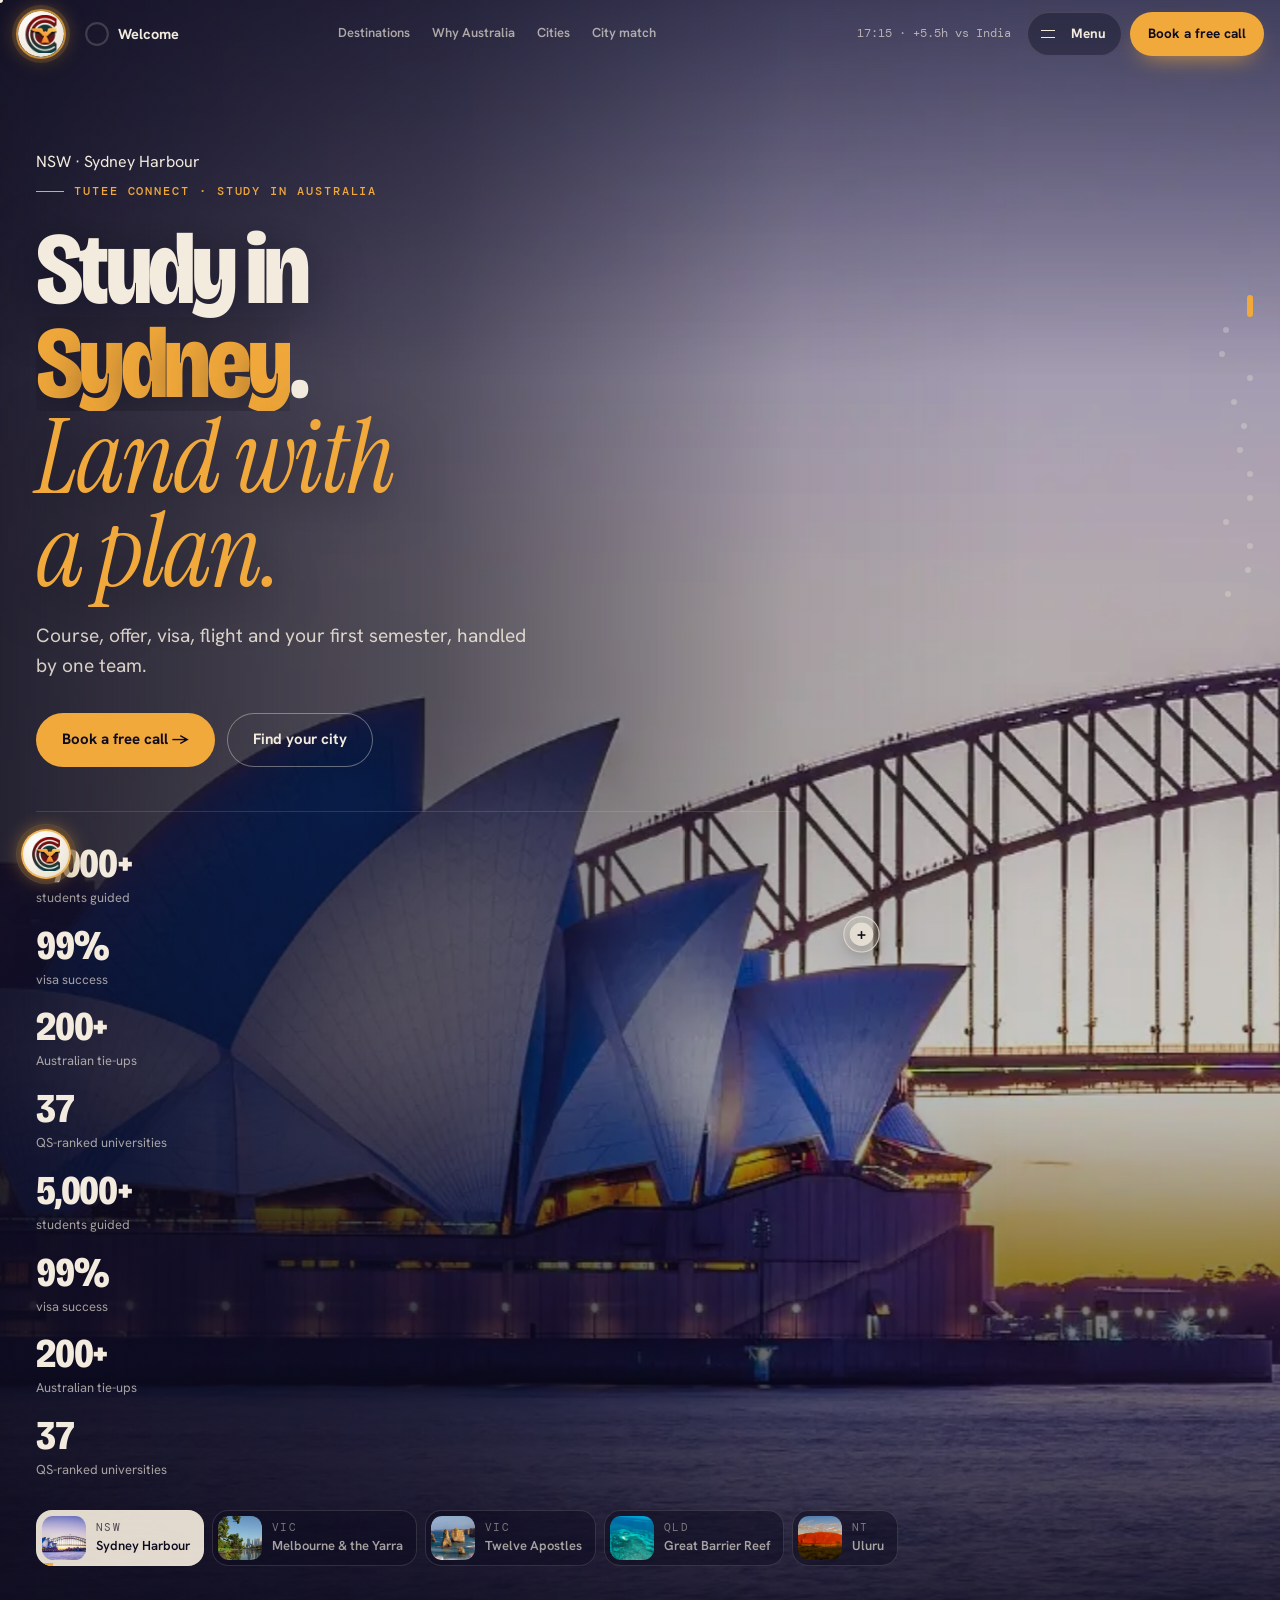
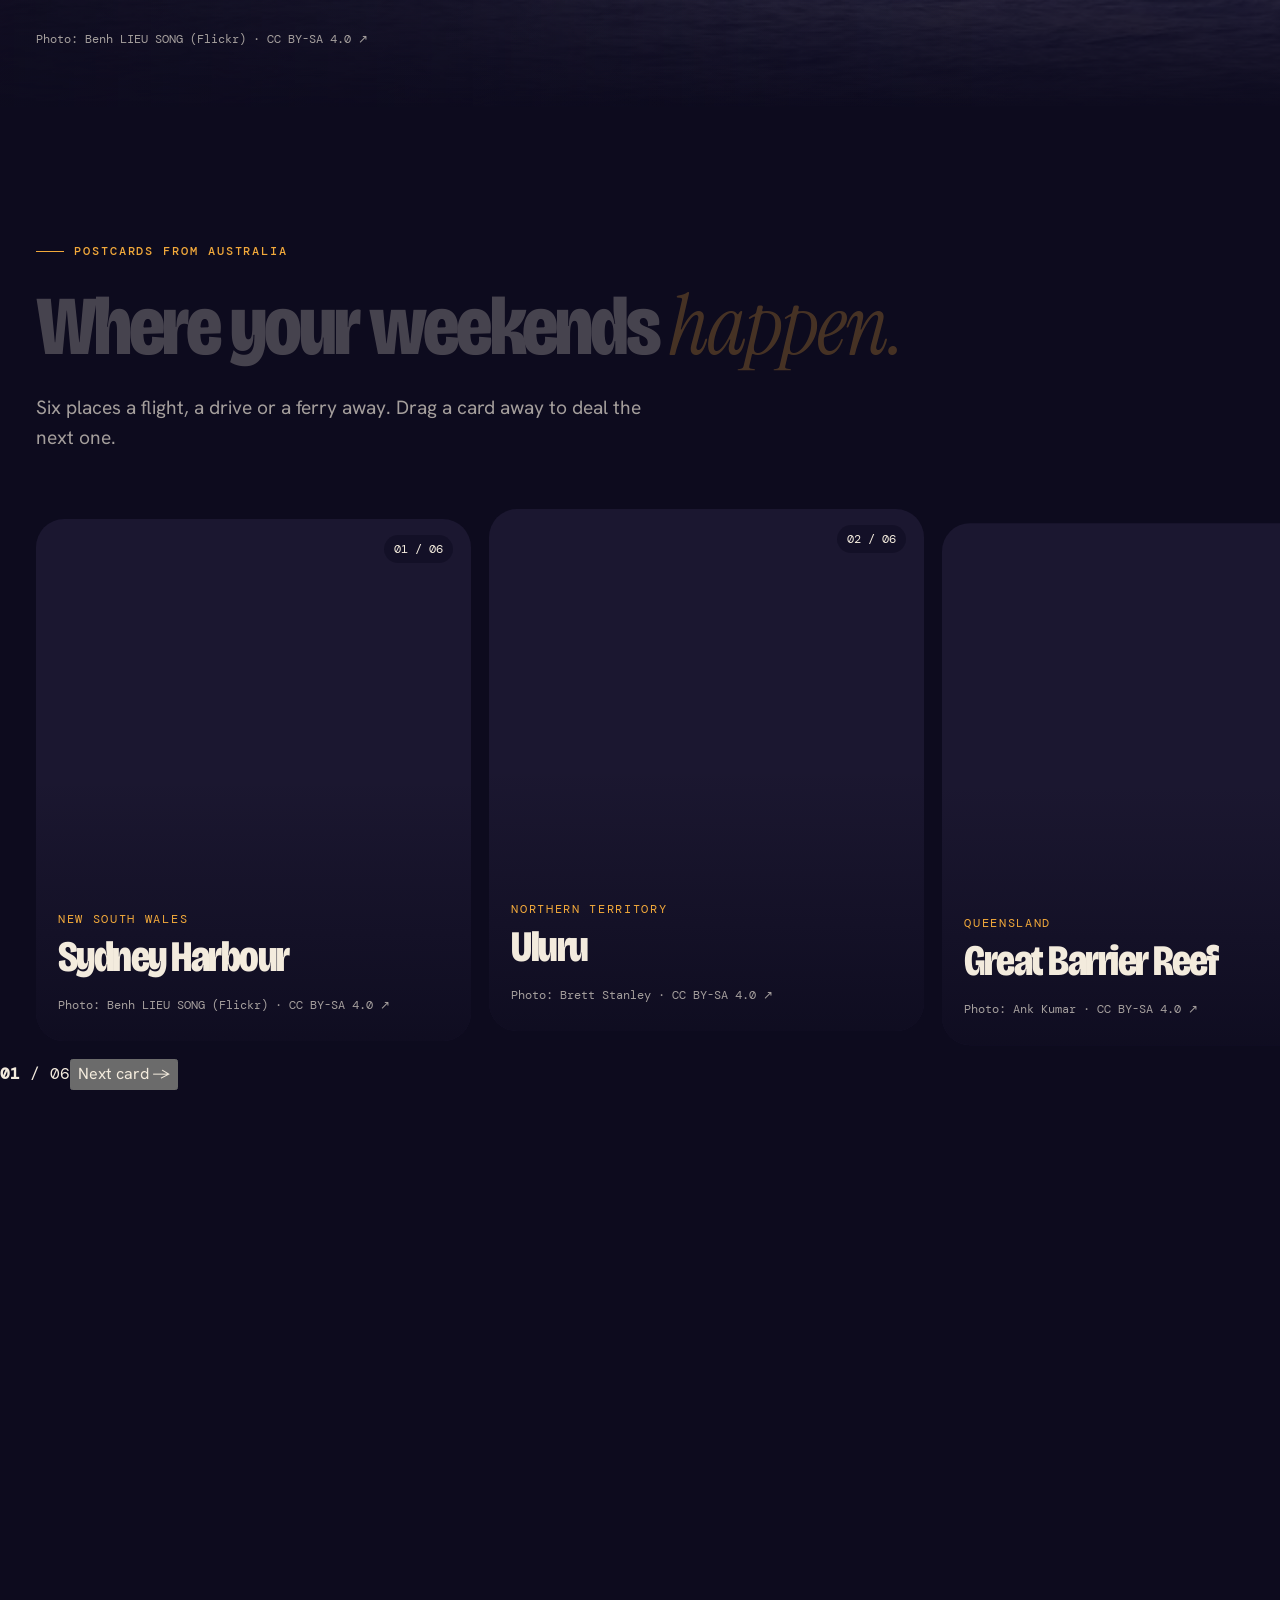
==== commit d26dc9f9: "australia phone ui" ====
--- a/scenes.html
+++ b/scenes.html
@@ -832,6 +832,62 @@
  .cx-sw .cx-r li{padding:6px 11px!important;border:0!important;border-radius:99px;background:rgba(13,11,30,.5);-webkit-backdrop-filter:blur(10px);backdrop-filter:blur(10px);box-shadow:inset 0 0 0 1px rgba(243,235,221,.18);font-size:10.5px!important}
  .cx-sw .cx-r li::before,.cx-sw .cx-r li::after{display:none}
 }
+/* ===== phone v5: polish — smoother (compositor-only animations, no scroll-linked motion), cleaner spacing and copy ===== */
+@keyframes hxShineX{0%,55%{transform:translateX(-160%) skewX(-20deg)}100%{transform:translateX(320%) skewX(-20deg)}}
+@keyframes hxRing{0%{transform:scale(1);opacity:.55}100%{transform:scale(1.25,1.5);opacity:0}}
+@keyframes hxDot{0%{transform:scale(1);opacity:.7}100%{transform:scale(2.6);opacity:0}}
+@keyframes hxLetter2{from{transform:translateY(105%);opacity:0}to{transform:none;opacity:1}}
+@media (max-width:767px){
+ /* smoother: nothing repaints every frame and nothing moves with the scroll position */
+ .mqb{display:none!important}
+ .h2,.h2 .ln,.k{transform:none!important}
+ .h2{opacity:1!important}
+ .hx-story .acts .b1{animation:none!important;box-shadow:0 14px 34px -14px var(--acc)!important}
+ .hx-story .acts .b1::before{content:"";position:absolute;inset:0;z-index:-2;border-radius:inherit;box-shadow:0 0 0 2px var(--acc);animation:hxRing 2.4s ease-out infinite;pointer-events:none}
+ .hx-story .acts .b1::after,.mb-go::after{left:0!important;width:40%!important;transform:translateX(-160%) skewX(-20deg);animation:hxShineX 3.6s ease-in-out infinite!important}
+ .hx-story .rot b span{animation-name:hxLetter2!important;animation-duration:.7s!important}
+ .hx-chip i{position:relative;animation:none!important}
+ .hx-chip i::after{content:"";position:absolute;inset:0;border-radius:50%;background:#4ADE80;animation:hxDot 1.8s ease-out infinite}
+ .h2 em,.services .h2 em{background:linear-gradient(100deg,var(--acc) 30%,#fff 62%,var(--acc) 92%)!important;background-size:100% 100%!important;-webkit-background-clip:text!important;background-clip:text!important;color:transparent!important;animation:none!important}
+ .cx-sw .cx-r li,.cx-sw .cx-cap{-webkit-backdrop-filter:none!important;backdrop-filter:none!important;background:rgba(13,11,30,.62)!important}
+
+ /* one gutter everywhere */
+ main>section .in,.cx-sw .cx-hd{padding-left:18px!important;padding-right:18px!important}
+ .reel.deck,.deck-ui,.cx-sw .cx-nav,.jr-stepper,.jr-next{margin-left:18px!important;margin-right:18px!important}
+ .cx-sw .cx-items,.jr.jr-sw{padding-left:18px!important;padding-right:18px!important}
+ .pw-tl .hz-track{padding:0 18px!important}
+ .pw-tl .hz-track::before{left:41px!important}
+ .hz-swipe .hz-hud{padding-inline:18px!important}
+ .cx-sw .cx-st{margin-top:10px!important}
+ .k{margin-bottom:2px}
+ .h2{line-height:1.04!important}
+ .lede{-webkit-line-clamp:3!important;color:rgba(243,235,221,.72)}
+
+ /* hero: tidy credit, the full stop sits with the word */
+ .hx-story .hx-cr{max-width:100%!important;white-space:nowrap;overflow:hidden;text-overflow:ellipsis;font-size:8.5px!important}
+ .hx-story .rot b::after{margin-left:-.02em}
+ .hx-story .hx-copy h1::before{letter-spacing:.28em}
+ .hx-story .hx-copy .lede{-webkit-line-clamp:2!important}
+
+ /* book a call: the request summary as a neat five-column row (no sideways scroll) */
+ .ch-sum{display:block!important;padding:10px 12px!important}
+ .ch-sum-h{display:flex!important;flex-direction:row!important;justify-content:space-between!important;align-items:center!important;margin-bottom:8px!important}
+ .ch-sum-h span{font-size:10px!important}
+ #chSum{display:grid!important;grid-template-columns:repeat(5,minmax(0,1fr))!important;gap:5px!important;overflow:visible!important;margin:0!important}
+ #chSum>div{min-width:0!important;padding:6px 6px!important;border-radius:9px!important}
+ #chSum dt{font-size:8.5px!important;letter-spacing:.08em}
+ #chSum dd{font-size:11.5px!important;max-width:none!important;white-space:nowrap;overflow:hidden;text-overflow:ellipsis}
+ #chSum>div.ok{background:color-mix(in srgb,var(--acc) 14%,transparent)!important;box-shadow:inset 0 0 0 1px color-mix(in srgb,var(--acc) 45%,transparent)!important}
+
+ /* news: no half-visible ticker */
+ .nw-bar{display:none!important}
+ .nw-empty span{display:none!important}
+ .nw-empty{padding:0 2px 4px!important;min-height:0!important}
+
+ /* small labels never below 10px; comfortable tap targets */
+ .cx-sw .cx-nav button,.deck-nx,.dp-fbtn,.jr-next{min-height:40px}
+ .qx-q span,.jr-stepper button small{font-size:10.5px!important}
+}
 /* ===== desktop + tablet: alignment only (no layout changes) ===== */
 @media (min-width:1024px){
  /* every section shares the same left and right edge as the hero, intake, universities and booking */
